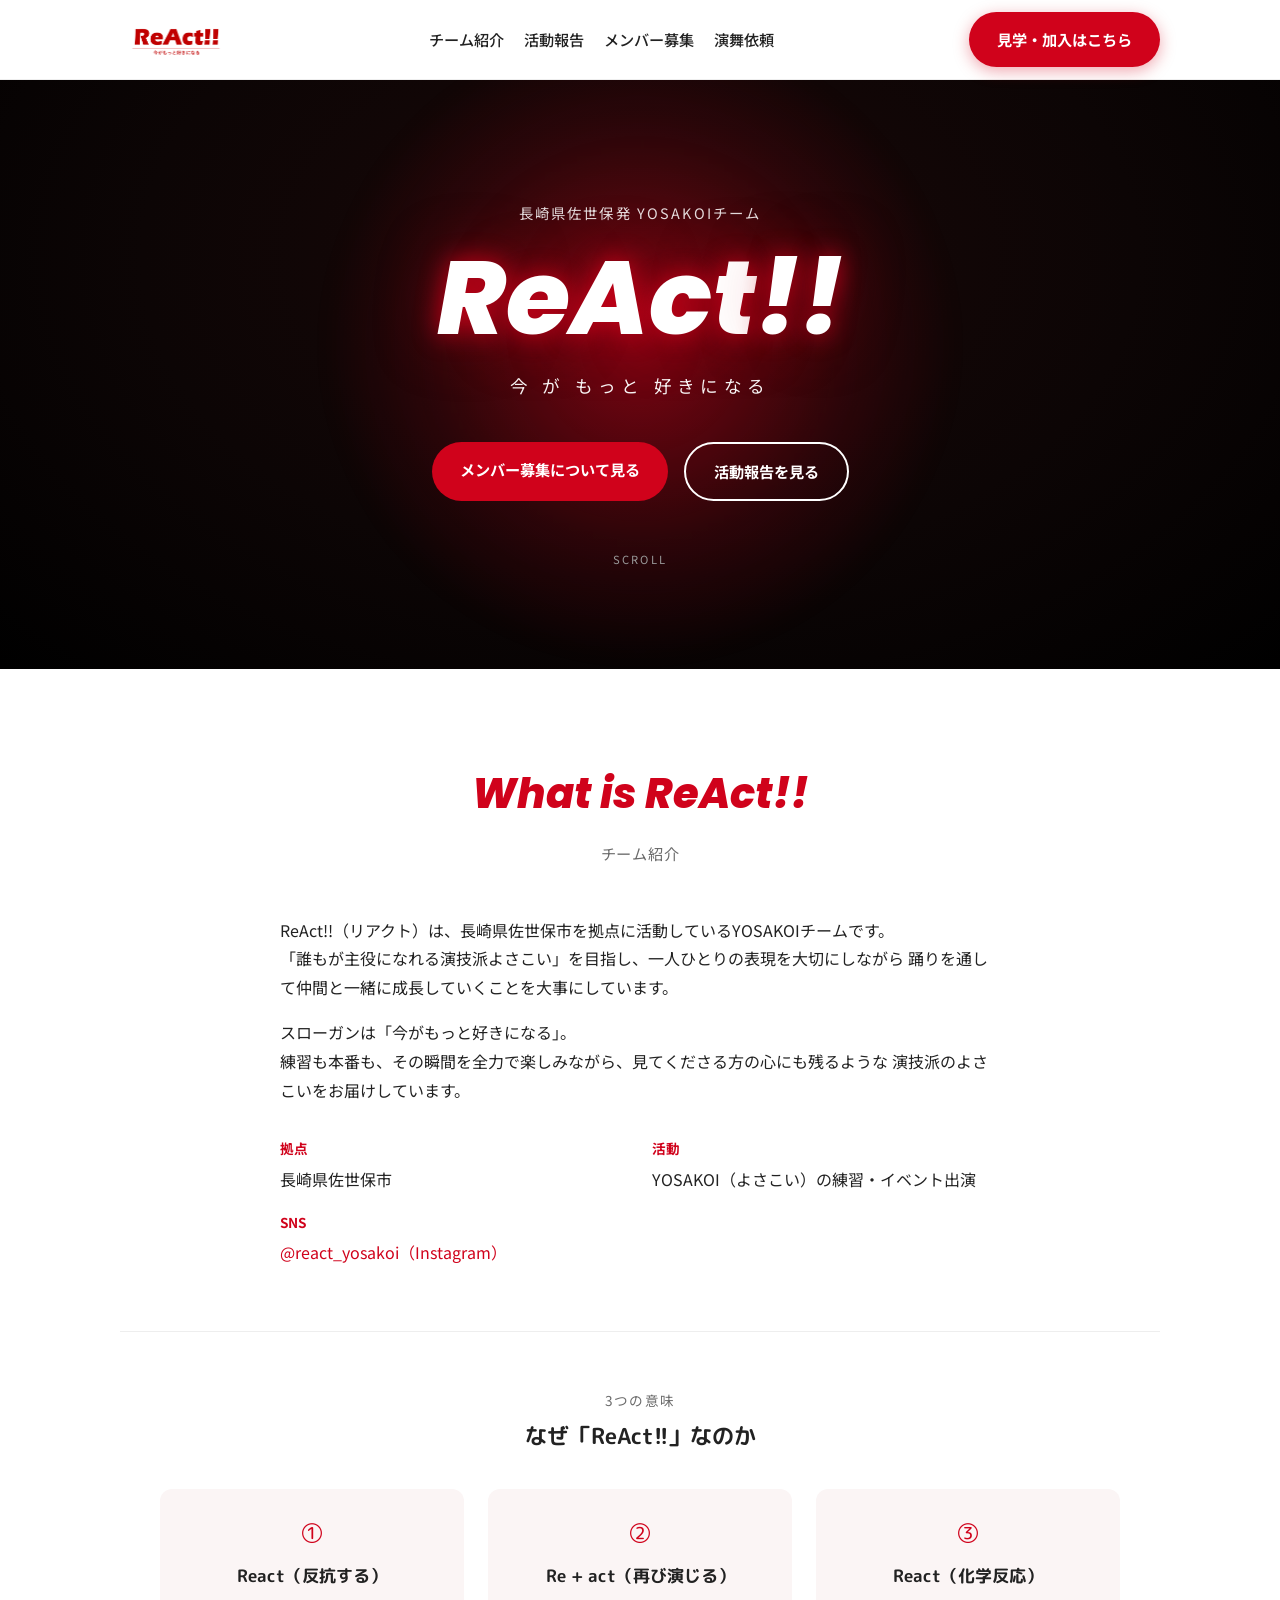
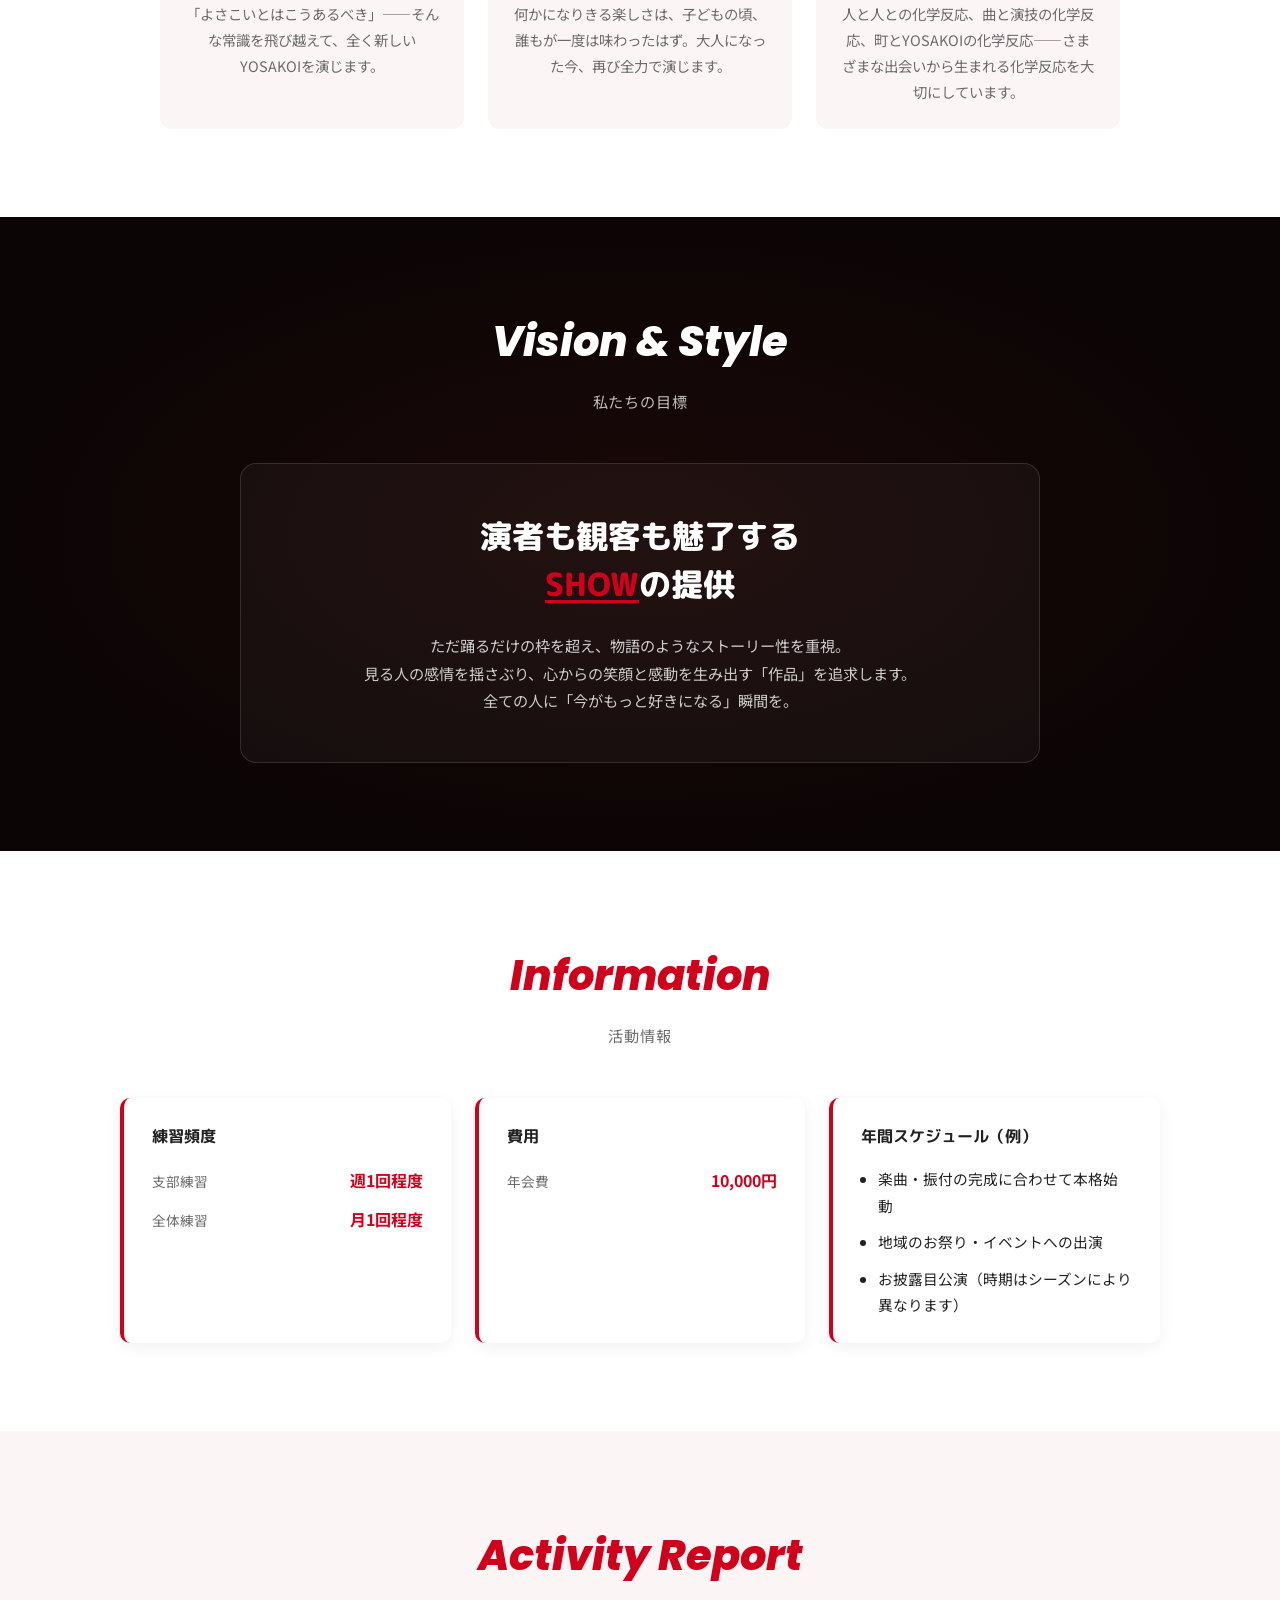
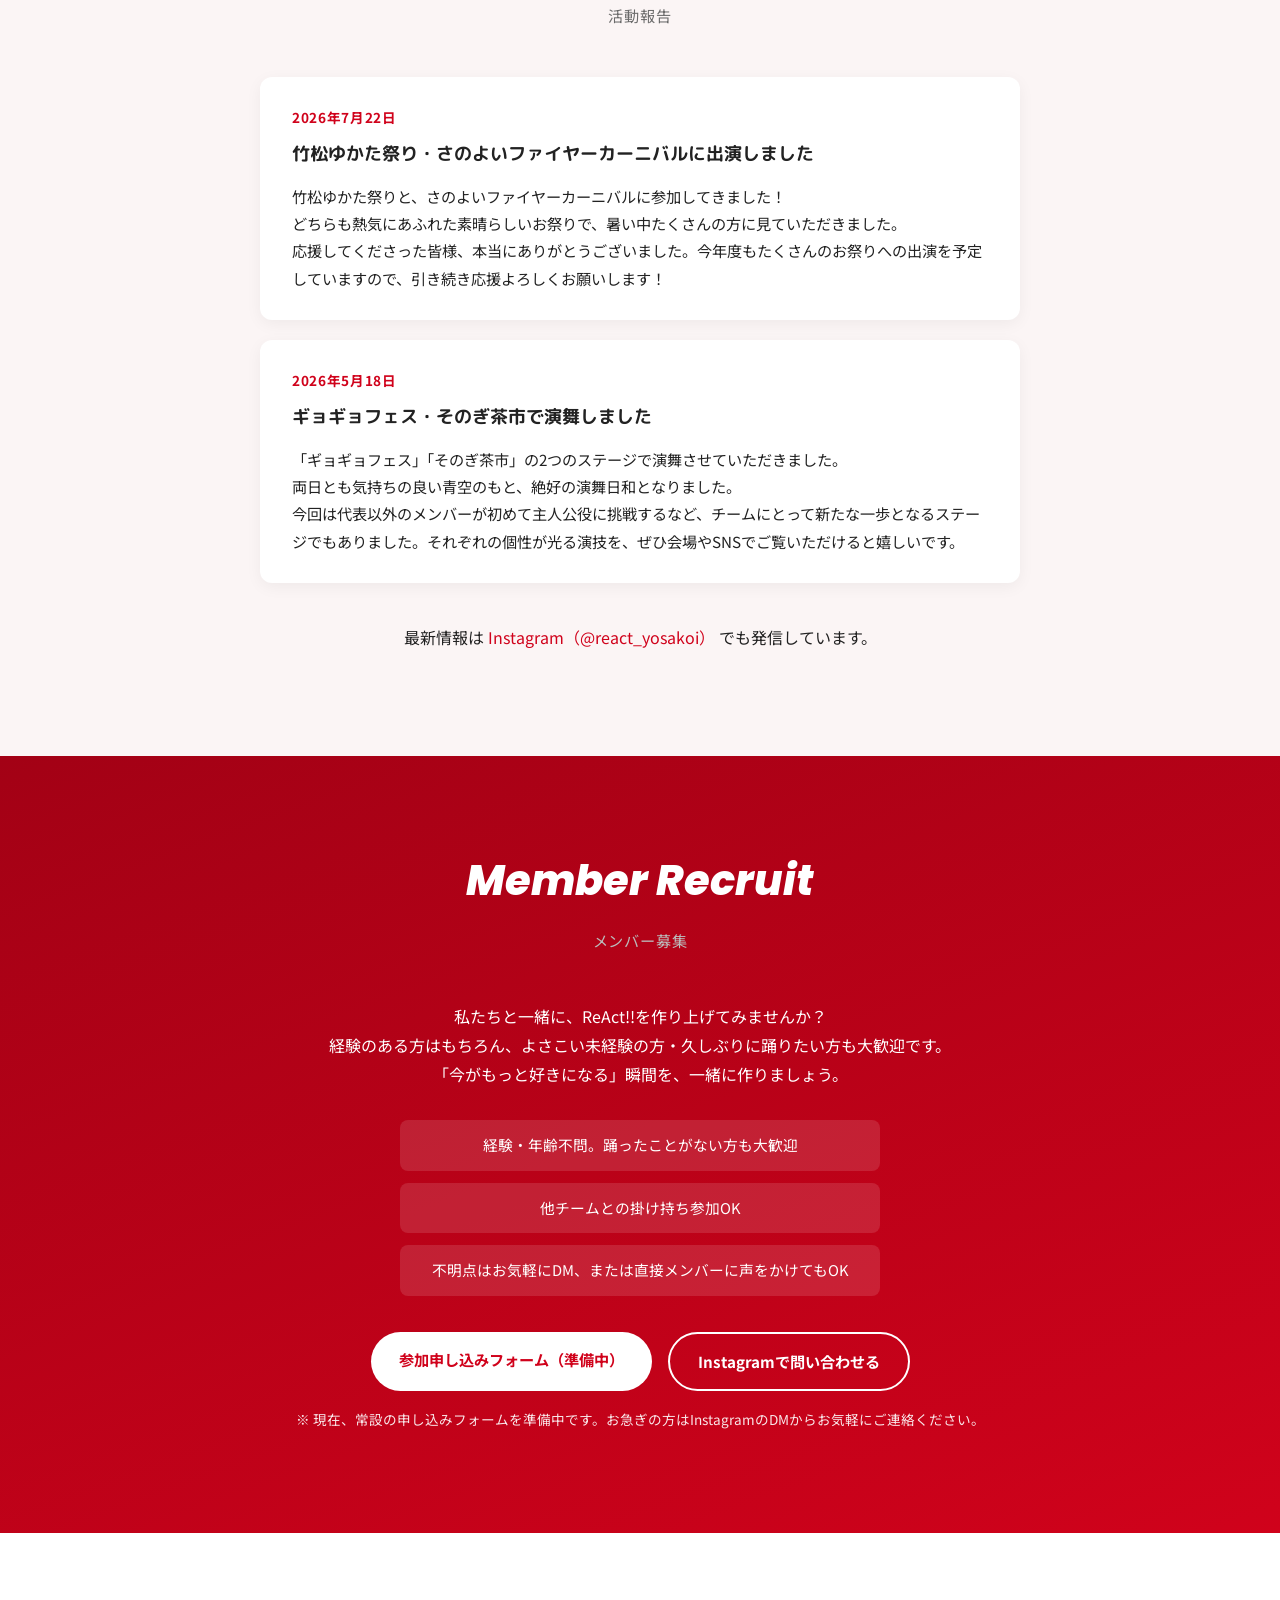
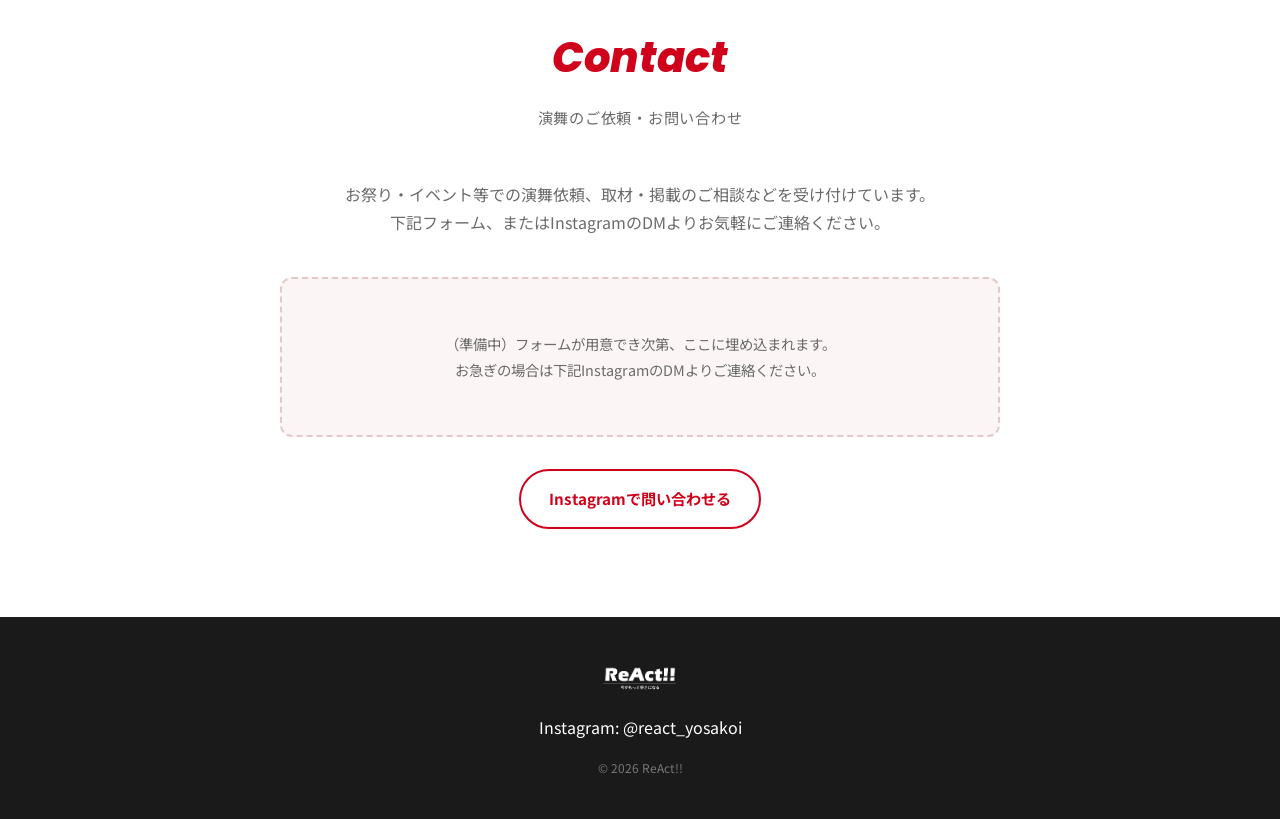
==== index.html @ 23bbaad6 "!!を白文字に修正、費用は年会費のみに、活動報告を実際の投稿内容に差し替え Co-Authored-By: Claude Sonnet 5 <noreply@anthropic.com>" ====
<!DOCTYPE html>
<html lang="ja">
<head>
<meta charset="UTF-8">
<meta name="viewport" content="width=device-width, initial-scale=1.0">
<title>ReAct!! ｜ 長崎・佐世保のよさこいチーム</title>
<meta name="description" content="長崎県佐世保発のYOSAKOIチーム「ReAct!!」の公式サイト。活動報告・メンバー募集・演舞依頼の窓口です。">

<!-- 見出し用フォント（読み込むだけなので編集不要） -->
<link rel="preconnect" href="https://fonts.googleapis.com">
<link rel="preconnect" href="https://fonts.gstatic.com" crossorigin>
<link href="https://fonts.googleapis.com/css2?family=M+PLUS+Rounded+1c:wght@700;800&family=Poppins:ital,wght@0,700;0,800;1,800&family=Noto+Sans+JP:wght@400;500;700&display=swap" rel="stylesheet">

<link rel="stylesheet" href="css/style.css">
</head>
<body>

<!-- ==================== ヘッダー ==================== -->
<header class="site-header">
  <div class="container header-inner">
    <a href="#top" class="logo-link">
      <img src="assets/logo/logo-red-on-white.png" alt="ReAct!! 今がもっと好きになる" class="logo-img">
    </a>
    <nav class="site-nav">
      <a href="#about">チーム紹介</a>
      <a href="#activities">活動報告</a>
      <a href="#join">メンバー募集</a>
      <a href="#contact">演舞依頼</a>
    </nav>
    <a href="#join" class="btn btn-pill">見学・加入はこちら</a>
  </div>
</header>

<!-- ==================== ヒーロー（ダーク演出） ==================== -->
<section id="top" class="hero hero-dark">
  <div class="hero-glow" aria-hidden="true"></div>
  <div class="container hero-inner">
    <p class="hero-eyebrow">長崎県佐世保発 YOSAKOIチーム</p>
    <h1 class="hero-logo-text">ReAct<span class="hero-logo-bang">!!</span></h1>
    <p class="hero-tagline">今 が もっと 好きになる</p>
    <div class="hero-buttons">
      <a href="#join" class="btn btn-primary">メンバー募集について見る</a>
      <a href="#activities" class="btn btn-outline">活動報告を見る</a>
    </div>
  </div>
  <p class="hero-scroll">SCROLL</p>
</section>

<!-- ==================== チーム紹介 ==================== -->
<section id="about" class="section">
  <div class="container">
    <div class="bi-heading">
      <p class="bi-heading-en">What is ReAct!!</p>
      <p class="bi-heading-ja">チーム紹介</p>
    </div>

    <div class="about-content">
      <p>
        ReAct!!（リアクト）は、長崎県佐世保市を拠点に活動しているYOSAKOIチームです。<br>
        「誰もが主役になれる演技派よさこい」を目指し、一人ひとりの表現を大切にしながら
        踊りを通して仲間と一緒に成長していくことを大事にしています。
      </p>
      <p>
        スローガンは「今がもっと好きになる」。<br>
        練習も本番も、その瞬間を全力で楽しみながら、見てくださる方の心にも残るような
        演技派のよさこいをお届けしています。
      </p>
      <dl class="about-facts">
        <div class="about-fact">
          <dt>拠点</dt>
          <dd>長崎県佐世保市</dd>
        </div>
        <div class="about-fact">
          <dt>活動</dt>
          <dd>YOSAKOI（よさこい）の練習・イベント出演</dd>
        </div>
        <div class="about-fact">
          <dt>SNS</dt>
          <dd><a href="https://www.instagram.com/react_yosakoi/" target="_blank" rel="noopener">@react_yosakoi（Instagram）</a></dd>
        </div>
      </dl>
    </div>

    <div class="why-name">
      <p class="why-name-eyebrow">3つの意味</p>
      <h3 class="why-name-title">なぜ「ReAct!!」なのか</h3>
      <div class="why-name-grid">
        <div class="why-name-item">
          <span class="why-name-number">①</span>
          <h4>React（反抗する）</h4>
          <p>「よさこいとはこうあるべき」——そんな常識を飛び越えて、全く新しいYOSAKOIを演じます。</p>
        </div>
        <div class="why-name-item">
          <span class="why-name-number">②</span>
          <h4>Re + act（再び演じる）</h4>
          <p>何かになりきる楽しさは、子どもの頃、誰もが一度は味わったはず。大人になった今、再び全力で演じます。</p>
        </div>
        <div class="why-name-item">
          <span class="why-name-number">③</span>
          <h4>React（化学反応）</h4>
          <p>人と人との化学反応、曲と演技の化学反応、町とYOSAKOIの化学反応——さまざまな出会いから生まれる化学反応を大切にしています。</p>
        </div>
      </div>
    </div>
  </div>
</section>

<!-- ==================== Vision（ダーク演出） ==================== -->
<section class="section section-dark">
  <div class="container">
    <div class="bi-heading bi-heading-light">
      <p class="bi-heading-en">Vision &amp; Style</p>
      <p class="bi-heading-ja">私たちの目標</p>
    </div>
    <div class="vision-card">
      <p class="vision-headline">演者も観客も魅了する<br><span class="vision-highlight">SHOW</span>の提供</p>
      <p class="vision-body">
        ただ踊るだけの枠を超え、物語のようなストーリー性を重視。<br>
        見る人の感情を揺さぶり、心からの笑顔と感動を生み出す「作品」を追求します。<br>
        全ての人に「今がもっと好きになる」瞬間を。
      </p>
    </div>
  </div>
</section>

<!-- ==================== 活動情報 ==================== -->
<section id="information" class="section">
  <div class="container">
    <div class="bi-heading">
      <p class="bi-heading-en">Information</p>
      <p class="bi-heading-ja">活動情報</p>
    </div>

    <div class="info-cards">
      <div class="info-card">
        <h4>練習頻度</h4>
        <ul class="info-card-list">
          <li><span class="info-tag">支部練習</span><span class="info-value">週1回程度</span></li>
          <li><span class="info-tag">全体練習</span><span class="info-value">月1回程度</span></li>
        </ul>
      </div>
      <div class="info-card">
        <h4>費用</h4>
        <ul class="info-card-list">
          <li><span class="info-tag">年会費</span><span class="info-value">10,000円</span></li>
        </ul>
      </div>
      <div class="info-card">
        <h4>年間スケジュール（例）</h4>
        <ul class="info-card-list info-card-list-text">
          <li>楽曲・振付の完成に合わせて本格始動</li>
          <li>地域のお祭り・イベントへの出演</li>
          <li>お披露目公演（時期はシーズンにより異なります）</li>
        </ul>
      </div>
    </div>
  </div>
</section>

<!-- ====================================================
     活動報告（ブログ形式）：新しい記事を追加する手順
     1. js/posts-data.js を開く
     2. ファイルの一番上にある書き方の例（コメント部分）を参考に、
        { date: "...", title: "...", body: "..." } の形でひとつ追加する
     3. 保存してアップロードすれば、自動でこのページに反映されます
        （詳しくは 更新マニュアル.md を見てください）
==================================================== -->
<section id="activities" class="section section-alt">
  <div class="container">
    <div class="bi-heading">
      <p class="bi-heading-en">Activity Report</p>
      <p class="bi-heading-ja">活動報告</p>
    </div>

    <div id="blog-list" class="blog-list">
      <!-- ここにjs/main.jsがjs/posts-data.jsの内容を自動で表示します -->
    </div>

    <p class="activity-more">
      最新情報は <a href="https://www.instagram.com/react_yosakoi/" target="_blank" rel="noopener">Instagram（@react_yosakoi）</a> でも発信しています。
    </p>
  </div>
</section>

<!-- ==================== メンバー募集 ==================== -->
<section id="join" class="section join-section">
  <div class="container">
    <div class="bi-heading bi-heading-light">
      <p class="bi-heading-en">Member Recruit</p>
      <p class="bi-heading-ja">メンバー募集</p>
    </div>
    <p class="join-lead">
      私たちと一緒に、ReAct!!を作り上げてみませんか？<br>
      経験のある方はもちろん、よさこい未経験の方・久しぶりに踊りたい方も大歓迎です。<br>
      「今がもっと好きになる」瞬間を、一緒に作りましょう。
    </p>

    <ul class="join-highlights">
      <li>経験・年齢不問。踊ったことがない方も大歓迎</li>
      <li>他チームとの掛け持ち参加OK</li>
      <li>不明点はお気軽にDM、または直接メンバーに声をかけてもOK</li>
    </ul>

    <!-- ★申込みフォームができたら、下のボタンのhref="#"を、フォームのURLに差し替えてください -->
    <div class="join-buttons">
      <a href="#" class="btn btn-light" id="join-form-link">参加申し込みフォーム（準備中）</a>
      <a href="https://www.instagram.com/react_yosakoi/" target="_blank" rel="noopener" class="btn btn-outline-light">Instagramで問い合わせる</a>
    </div>
    <p class="join-note">※ 現在、常設の申し込みフォームを準備中です。お急ぎの方はInstagramのDMからお気軽にご連絡ください。</p>
  </div>
</section>

<!-- ====================================================
     演舞依頼・お問い合わせ：フォームの設定方法
     1. Googleフォームで依頼受付用のフォームを作成する
     2. フォームの「送信」→「埋め込み」アイコンから埋め込み用のHTMLコードを取得する
     3. この下にある「ここにGoogleフォームの埋め込みiframeを貼り付け」という
        目印のコメントを、取得したiframeタグに置き換える（詳しくは 更新マニュアル.md 参照）
==================================================== -->
<section id="contact" class="section">
  <div class="container">
    <div class="bi-heading">
      <p class="bi-heading-en">Contact</p>
      <p class="bi-heading-ja">演舞のご依頼・お問い合わせ</p>
    </div>
    <p class="contact-lead">
      お祭り・イベント等での演舞依頼、取材・掲載のご相談などを受け付けています。<br>
      下記フォーム、またはInstagramのDMよりお気軽にご連絡ください。
    </p>

    <div class="contact-form-wrap">
      <!-- ここにGoogleフォームの埋め込みiframeを貼り付け -->
      <p class="contact-form-placeholder">
        （準備中）フォームが用意でき次第、ここに埋め込まれます。<br>
        お急ぎの場合は下記InstagramのDMよりご連絡ください。
      </p>
    </div>

    <div class="contact-buttons">
      <a href="https://www.instagram.com/react_yosakoi/" target="_blank" rel="noopener" class="btn btn-outline-dark">Instagramで問い合わせる</a>
    </div>
  </div>
</section>

<!-- ==================== フッター ==================== -->
<footer class="site-footer">
  <div class="container footer-inner">
    <img src="assets/logo/logo-white-transparent.png" alt="ReAct!! 今がもっと好きになる" class="footer-logo-img">
    <a href="https://www.instagram.com/react_yosakoi/" target="_blank" rel="noopener" class="footer-instagram">Instagram: @react_yosakoi</a>
    <p class="footer-copyright">&copy; <span id="year"></span> ReAct!!</p>
  </div>
</footer>

<script src="js/posts-data.js"></script>
<script src="js/main.js"></script>
</body>
</html>
---- css/style.css ----
/* =========================================================
   ReAct!! 公式サイト スタイルシート
   このファイルは見た目（色・余白・フォント等）を決めています。
   文章の変更は index.html を編集してください。
   ========================================================= */

:root {
  --color-primary: #d0021b;      /* チームカラー（赤） */
  --color-primary-dark: #a30115;
  --color-text: #222222;
  --color-text-light: #6b6b6b;
  --color-bg: #ffffff;
  --color-bg-alt: #fbf5f5;
  --color-bg-dark: #0c0505;      /* ダーク演出セクション用 */
  --color-bg-dark-2: #1a0808;
  --font-heading: "M PLUS Rounded 1c", "Noto Sans JP", sans-serif;
  --font-display: "Poppins", "M PLUS Rounded 1c", sans-serif; /* 英字の大見出し用 */
  --font-body: "Noto Sans JP", "Hiragino Kaku Gothic ProN", "Meiryo", sans-serif;
  --max-width: 1080px;
}

* { box-sizing: border-box; }

html { scroll-behavior: smooth; }

body {
  margin: 0;
  font-family: var(--font-body);
  color: var(--color-text);
  background: var(--color-bg);
  line-height: 1.8;
}

img { max-width: 100%; display: block; }

a {
  color: var(--color-primary);
  text-decoration: none;
}
a:hover { text-decoration: underline; }

.container {
  max-width: var(--max-width);
  margin: 0 auto;
  padding: 0 20px;
}

/* ---------- ヘッダー ---------- */
.site-header {
  position: sticky;
  top: 0;
  background: #ffffffee;
  backdrop-filter: blur(6px);
  border-bottom: 1px solid #eee;
  z-index: 100;
}

.header-inner {
  display: flex;
  align-items: center;
  justify-content: space-between;
  padding-top: 12px;
  padding-bottom: 12px;
  flex-wrap: wrap;
  gap: 16px;
}

.logo-link { display: inline-block; }

.logo-img {
  height: 48px;
  width: auto;
  display: block;
}

.site-nav {
  display: flex;
  gap: 20px;
  flex-wrap: wrap;
  flex: 1;
  justify-content: center;
}

.site-nav a {
  color: var(--color-text);
  font-weight: 500;
  font-size: 0.95rem;
}

.site-nav a:hover { color: var(--color-primary); text-decoration: none; }

.btn-pill {
  background: var(--color-primary);
  color: #fff;
  padding: 12px 24px;
  border-radius: 999px;
  font-weight: 700;
  font-size: 0.9rem;
  box-shadow: 0 4px 16px rgba(208, 2, 27, 0.35);
  white-space: nowrap;
}
.btn-pill:hover { text-decoration: none; opacity: 0.9; }

/* ---------- ヒーロー（ダーク演出） ---------- */
.hero-dark {
  position: relative;
  background: radial-gradient(ellipse at center 30%, var(--color-bg-dark-2) 0%, var(--color-bg-dark) 55%, #000 100%);
  color: #fff;
  padding: 120px 0 100px;
  text-align: center;
  overflow: hidden;
}

.hero-glow {
  position: absolute;
  top: 45%;
  left: 50%;
  transform: translate(-50%, -50%);
  width: 640px;
  height: 640px;
  max-width: 140vw;
  max-height: 140vw;
  background: radial-gradient(circle, rgba(208, 2, 27, 0.55) 0%, rgba(208, 2, 27, 0.15) 45%, transparent 70%);
  filter: blur(10px);
  pointer-events: none;
}

.hero-inner {
  position: relative;
  z-index: 1;
}

.hero-eyebrow {
  font-size: 0.9rem;
  letter-spacing: 0.15em;
  opacity: 0.85;
  margin: 0 0 20px;
}

.hero-logo-text {
  font-family: var(--font-display);
  font-style: italic;
  font-weight: 800;
  font-size: clamp(3rem, 12vw, 6.5rem);
  margin: 0 0 20px;
  line-height: 1;
  color: #fff;
  text-shadow: 0 0 24px rgba(208, 2, 27, 0.9), 0 0 60px rgba(208, 2, 27, 0.5);
}

.hero-logo-bang { color: #fff; }

.hero-tagline {
  font-size: 1.1rem;
  letter-spacing: 0.3em;
  margin: 0 0 40px;
  opacity: 0.95;
}

.hero-buttons {
  display: flex;
  gap: 16px;
  justify-content: center;
  flex-wrap: wrap;
}

.hero-scroll {
  position: relative;
  z-index: 1;
  text-align: center;
  font-size: 0.7rem;
  letter-spacing: 0.2em;
  color: #999;
  margin: 48px 0 0;
}

.btn {
  display: inline-block;
  padding: 14px 28px;
  border-radius: 999px;
  font-weight: 700;
  font-size: 0.95rem;
  transition: transform 0.15s ease, opacity 0.15s ease;
}
.btn:hover { transform: translateY(-2px); text-decoration: none; }

.btn-primary {
  background: var(--color-primary);
  color: #fff;
}

.btn-outline {
  border: 2px solid #fff;
  color: #fff;
}

.btn-light {
  background: #fff;
  color: var(--color-primary);
}

.btn-outline-light {
  border: 2px solid #fff;
  color: #fff;
}

.btn-outline-dark {
  border: 2px solid var(--color-primary);
  color: var(--color-primary);
}

/* ---------- セクション共通 ---------- */
.section {
  padding: 88px 0;
}

.section-alt {
  background: var(--color-bg-alt);
}

.section-dark {
  background: radial-gradient(ellipse at center, var(--color-bg-dark-2) 0%, var(--color-bg-dark) 70%);
  color: #fff;
}

/* 英字＋日本語の2段見出し */
.bi-heading {
  text-align: center;
  margin: 0 0 48px;
}

.bi-heading-en {
  font-family: var(--font-display);
  font-style: italic;
  font-weight: 800;
  font-size: clamp(1.8rem, 5vw, 2.6rem);
  color: var(--color-primary);
  margin: 0 0 8px;
}

.bi-heading-ja {
  font-size: 0.95rem;
  color: var(--color-text-light);
  letter-spacing: 0.05em;
  margin: 0;
}

.bi-heading-light .bi-heading-en { color: #fff; }
.bi-heading-light .bi-heading-ja { color: #bbb; }

.section-lead {
  text-align: center;
  color: var(--color-text-light);
  margin: 0 0 40px;
}

/* ---------- チーム紹介 ---------- */
.about-content {
  max-width: 720px;
  margin: 0 auto;
}

.about-facts {
  margin-top: 32px;
  display: grid;
  grid-template-columns: 1fr 1fr;
  gap: 16px 24px;
}

.about-fact dt {
  font-weight: 700;
  color: var(--color-primary);
  font-size: 0.85rem;
  margin-bottom: 4px;
}

.about-fact dd {
  margin: 0;
}

/* ---------- なぜReAct!!なのか ---------- */
.why-name {
  margin-top: 64px;
  padding-top: 56px;
  border-top: 1px solid #eee;
}

.why-name-eyebrow {
  text-align: center;
  font-size: 0.85rem;
  color: var(--color-text-light);
  letter-spacing: 0.1em;
  margin: 0 0 4px;
}

.why-name-title {
  font-family: var(--font-heading);
  font-size: 1.4rem;
  color: var(--color-text);
  text-align: center;
  margin: 0 0 32px;
}

.why-name-grid {
  display: grid;
  grid-template-columns: repeat(auto-fit, minmax(240px, 1fr));
  gap: 24px;
  max-width: 960px;
  margin: 0 auto;
}

.why-name-item {
  background: var(--color-bg-alt);
  border-radius: 12px;
  padding: 24px;
  text-align: center;
}

.why-name-number {
  display: inline-block;
  font-family: var(--font-heading);
  font-size: 1.4rem;
  color: var(--color-primary);
  margin-bottom: 8px;
}

.why-name-item h4 {
  font-family: var(--font-heading);
  margin: 0 0 10px;
  font-size: 1.05rem;
}

.why-name-item p {
  margin: 0;
  font-size: 0.9rem;
  color: var(--color-text-light);
}

/* ---------- Vision ---------- */
.vision-card {
  max-width: 800px;
  margin: 0 auto;
  background: rgba(255, 255, 255, 0.04);
  border: 1px solid rgba(255, 255, 255, 0.12);
  border-radius: 16px;
  padding: 48px 40px;
  text-align: center;
}

.vision-headline {
  font-family: var(--font-heading);
  font-size: clamp(1.4rem, 4vw, 2rem);
  font-weight: 800;
  margin: 0 0 24px;
  line-height: 1.5;
}

.vision-highlight {
  color: var(--color-primary);
  text-decoration: underline;
  text-decoration-thickness: 3px;
  text-underline-offset: 4px;
}

.vision-body {
  color: #ccc;
  margin: 0;
  font-size: 0.95rem;
}

/* ---------- Information（活動情報カード） ---------- */
.info-cards {
  display: grid;
  grid-template-columns: repeat(auto-fit, minmax(260px, 1fr));
  gap: 24px;
}

.info-card {
  background: #fff;
  border-left: 4px solid var(--color-primary);
  border-radius: 10px;
  box-shadow: 0 4px 16px rgba(0, 0, 0, 0.06);
  padding: 24px 28px;
}

.info-card h4 {
  margin: 0 0 16px;
  font-family: var(--font-heading);
  color: var(--color-text);
}

.info-card-list {
  list-style: none;
  padding: 0;
  margin: 0;
  display: flex;
  flex-direction: column;
  gap: 10px;
}

.info-card-list li {
  display: flex;
  align-items: baseline;
  justify-content: space-between;
  gap: 12px;
}

.info-tag {
  color: var(--color-text-light);
  font-size: 0.85rem;
}

.info-value {
  font-weight: 700;
  color: var(--color-primary);
}

.info-card-list-text li {
  display: list-item;
  list-style: disc;
  margin-left: 1.1em;
  justify-content: flex-start;
  color: var(--color-text);
  font-size: 0.92rem;
}

.info-card-note {
  margin: 14px 0 0;
  font-size: 0.75rem;
  color: var(--color-text-light);
}

/* ---------- 活動報告（ブログ） ---------- */
.blog-list {
  display: grid;
  gap: 20px;
  max-width: 760px;
  margin: 0 auto;
}

.blog-post {
  background: #fff;
  border-radius: 12px;
  padding: 28px 32px;
  box-shadow: 0 4px 16px rgba(0, 0, 0, 0.05);
}

.blog-post-date {
  color: var(--color-primary);
  font-weight: 700;
  font-size: 0.85rem;
  margin: 0 0 8px;
  letter-spacing: 0.05em;
}

.blog-post-title {
  font-family: var(--font-heading);
  margin: 0 0 12px;
  font-size: 1.15rem;
}

.blog-post-body {
  margin: 0;
  color: var(--color-text);
  font-size: 0.95rem;
}

.blog-empty {
  text-align: center;
  color: var(--color-text-light);
}

.activity-more {
  text-align: center;
  margin-top: 40px;
}

/* ---------- メンバー募集 ---------- */
.join-section {
  background: linear-gradient(160deg, var(--color-primary-dark) 0%, var(--color-primary) 100%);
  color: #fff;
  text-align: center;
}

.join-lead {
  max-width: 640px;
  margin: 0 auto 32px;
}

.join-highlights {
  list-style: none;
  padding: 0;
  margin: 0 auto 36px;
  max-width: 480px;
  display: flex;
  flex-direction: column;
  gap: 12px;
}

.join-highlights li {
  background: rgba(255, 255, 255, 0.12);
  border-radius: 8px;
  padding: 12px 20px;
  font-size: 0.92rem;
}

.join-buttons {
  display: flex;
  gap: 16px;
  justify-content: center;
  flex-wrap: wrap;
  margin-bottom: 16px;
}

.join-note {
  font-size: 0.85rem;
  opacity: 0.9;
}

/* ---------- 演舞依頼・お問い合わせ ---------- */
.contact-lead {
  text-align: center;
  max-width: 640px;
  margin: 0 auto 40px;
  color: var(--color-text-light);
}

.contact-form-wrap {
  max-width: 720px;
  margin: 0 auto 32px;
  background: var(--color-bg-alt);
  border: 2px dashed #e3c9cc;
  border-radius: 12px;
  min-height: 160px;
  display: flex;
  align-items: center;
  justify-content: center;
  padding: 32px;
  text-align: center;
}

.contact-form-wrap iframe {
  width: 100%;
  min-height: 900px;
  border: none;
  border-radius: 8px;
}

.contact-form-placeholder {
  color: var(--color-text-light);
  margin: 0;
  font-size: 0.9rem;
}

.contact-buttons {
  text-align: center;
}

/* ---------- フッター ---------- */
.site-footer {
  background: #1a1a1a;
  color: #ccc;
  padding: 40px 0;
  text-align: center;
}

.footer-logo-img {
  height: 40px;
  width: auto;
  margin: 0 auto 16px;
}

.footer-instagram {
  display: inline-block;
  color: #fff;
  margin-bottom: 16px;
}

.footer-copyright {
  font-size: 0.75rem;
  color: #777;
  margin: 0;
}

/* ---------- レスポンシブ（スマホ） ---------- */
@media (max-width: 600px) {
  .header-inner { justify-content: center; text-align: center; }
  .site-nav { justify-content: center; order: 3; flex-basis: 100%; }
  .btn-pill { order: 2; }
  .about-facts { grid-template-columns: 1fr; }
  .hero-dark { padding: 88px 0 64px; }
  .section { padding: 64px 0; }
  .vision-card { padding: 32px 24px; }
}
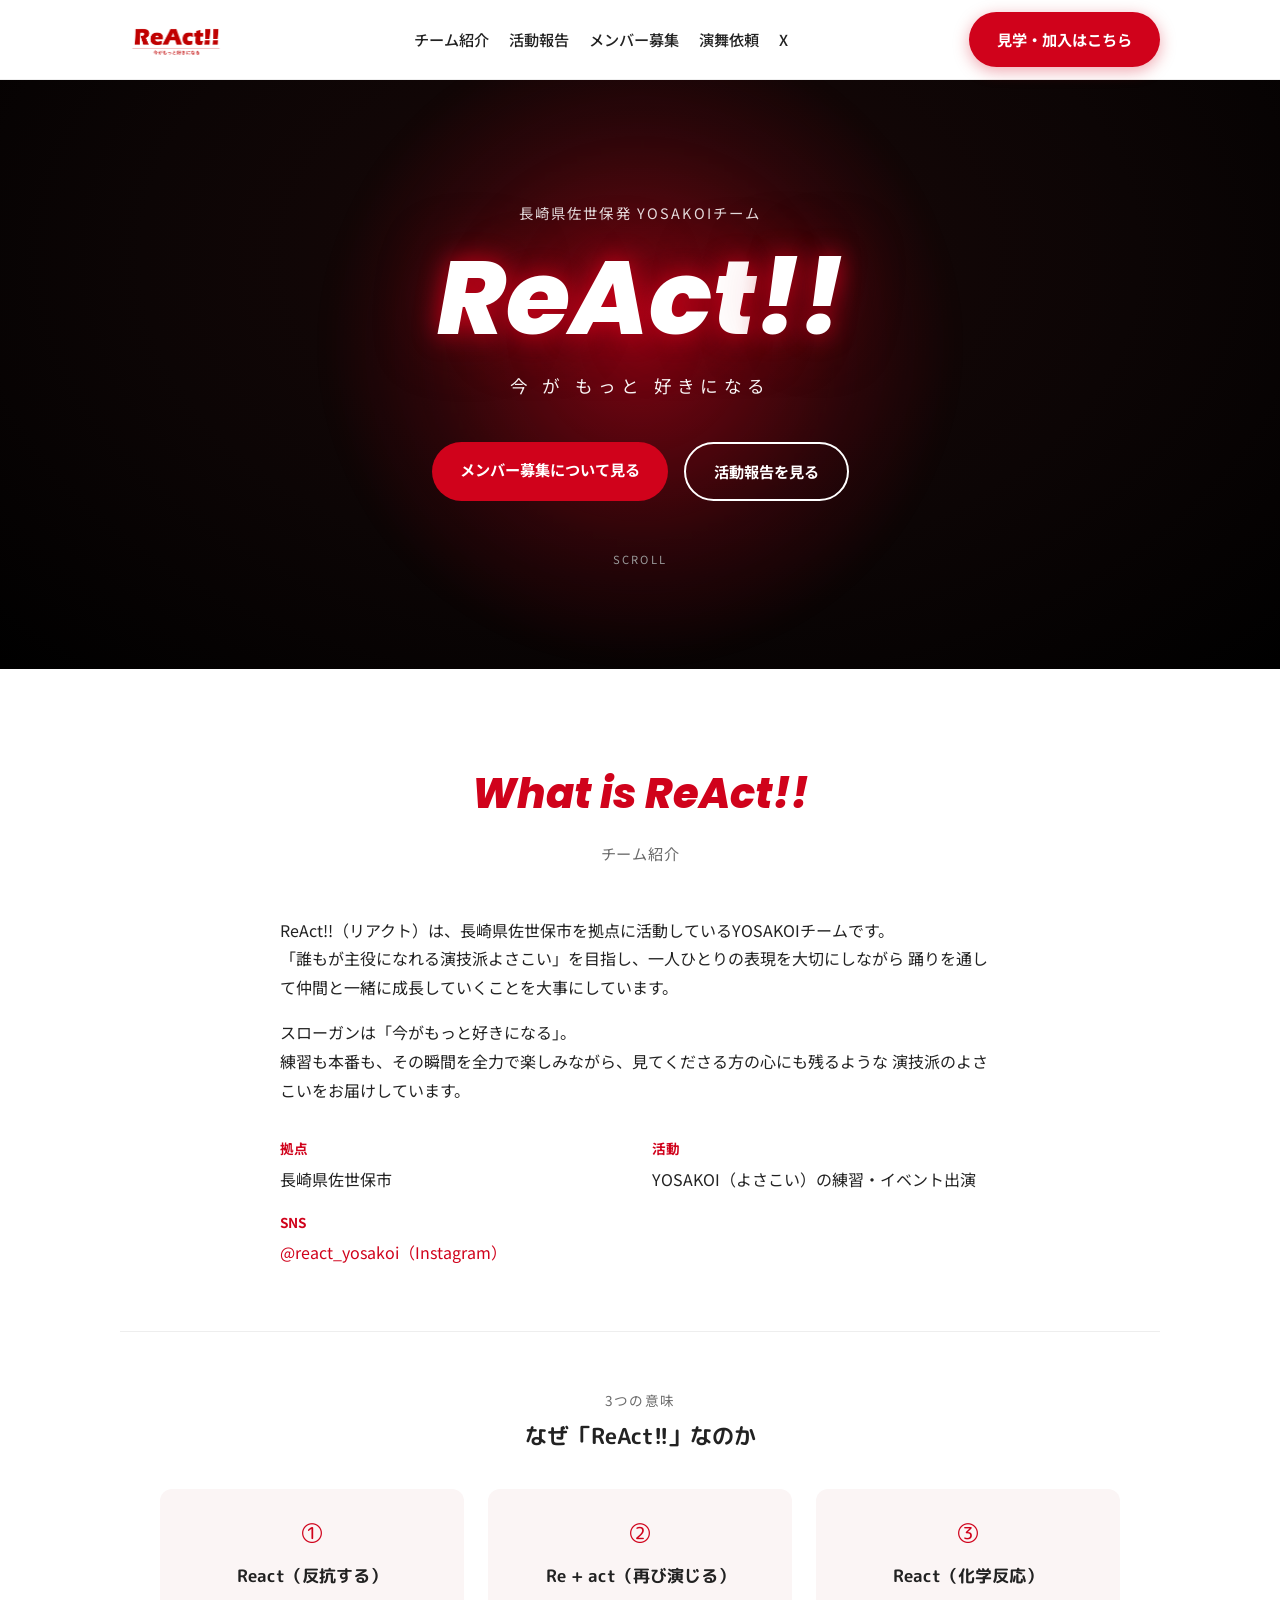
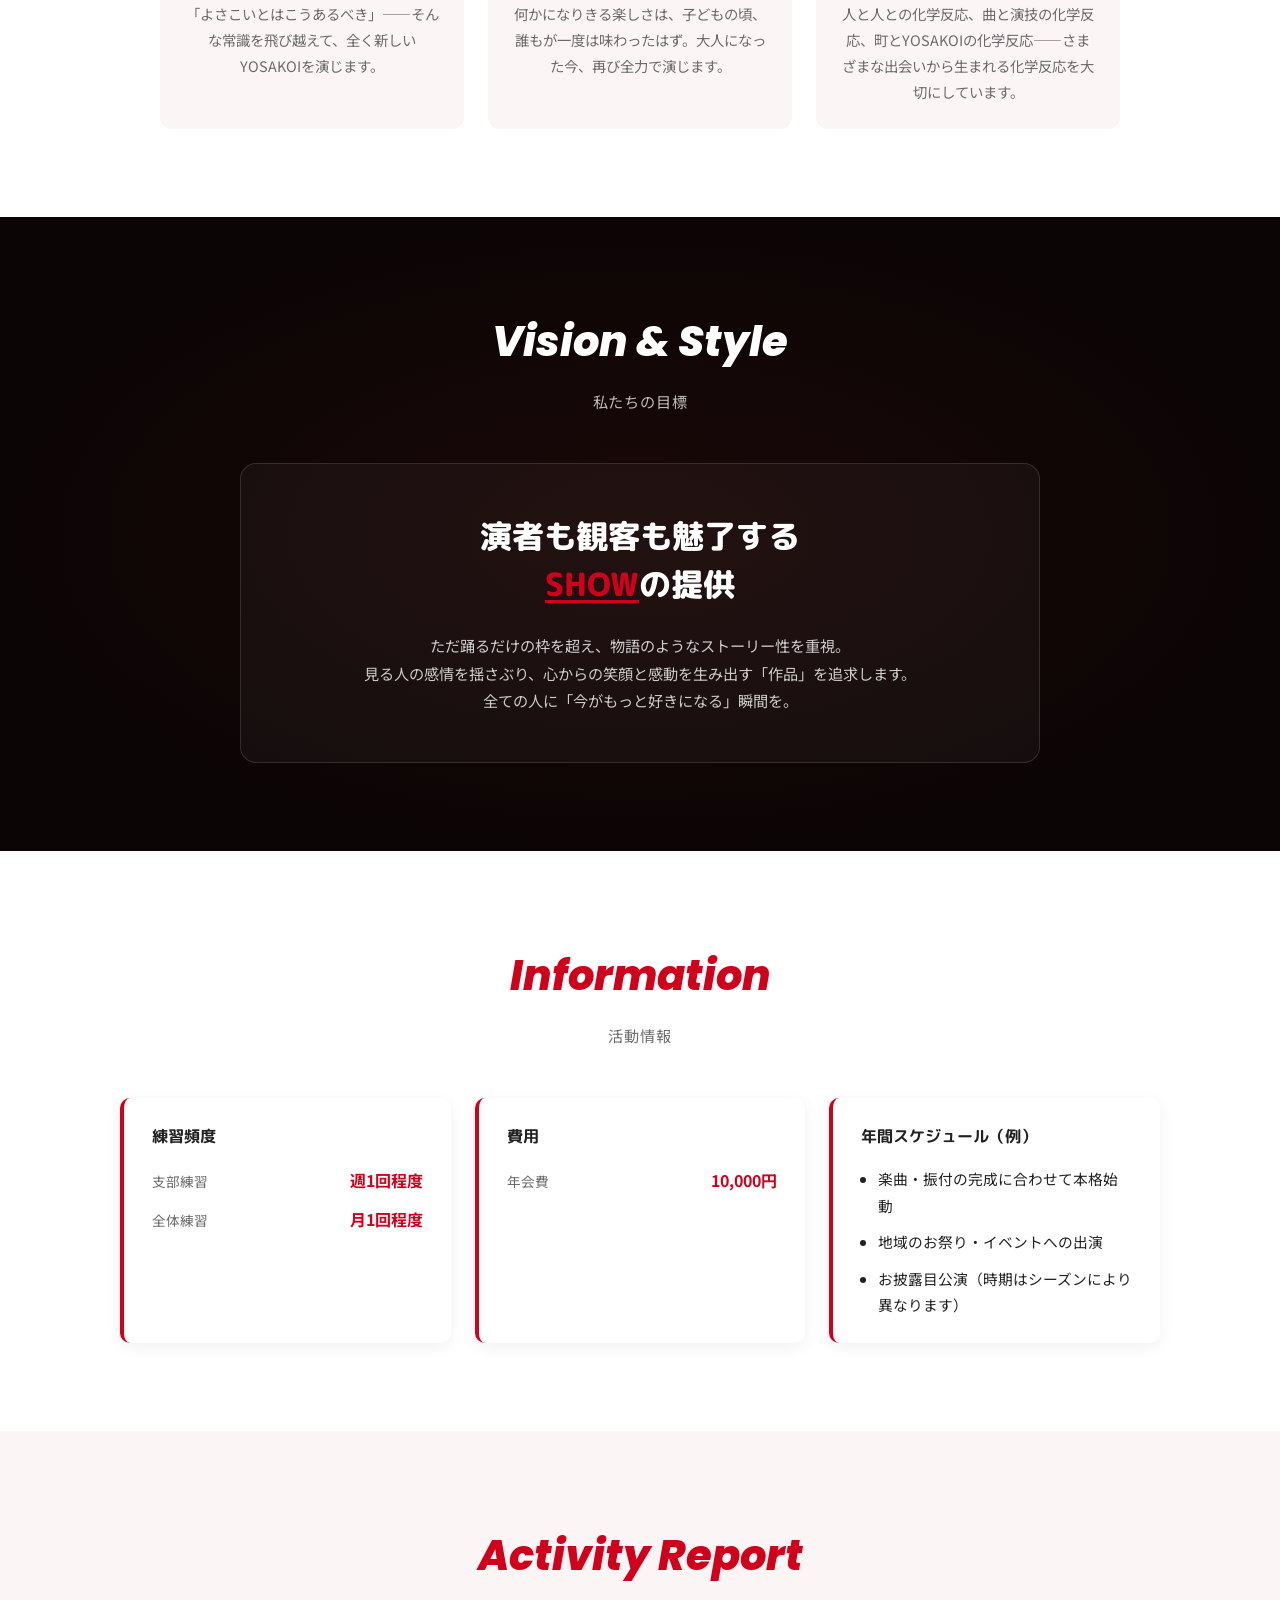
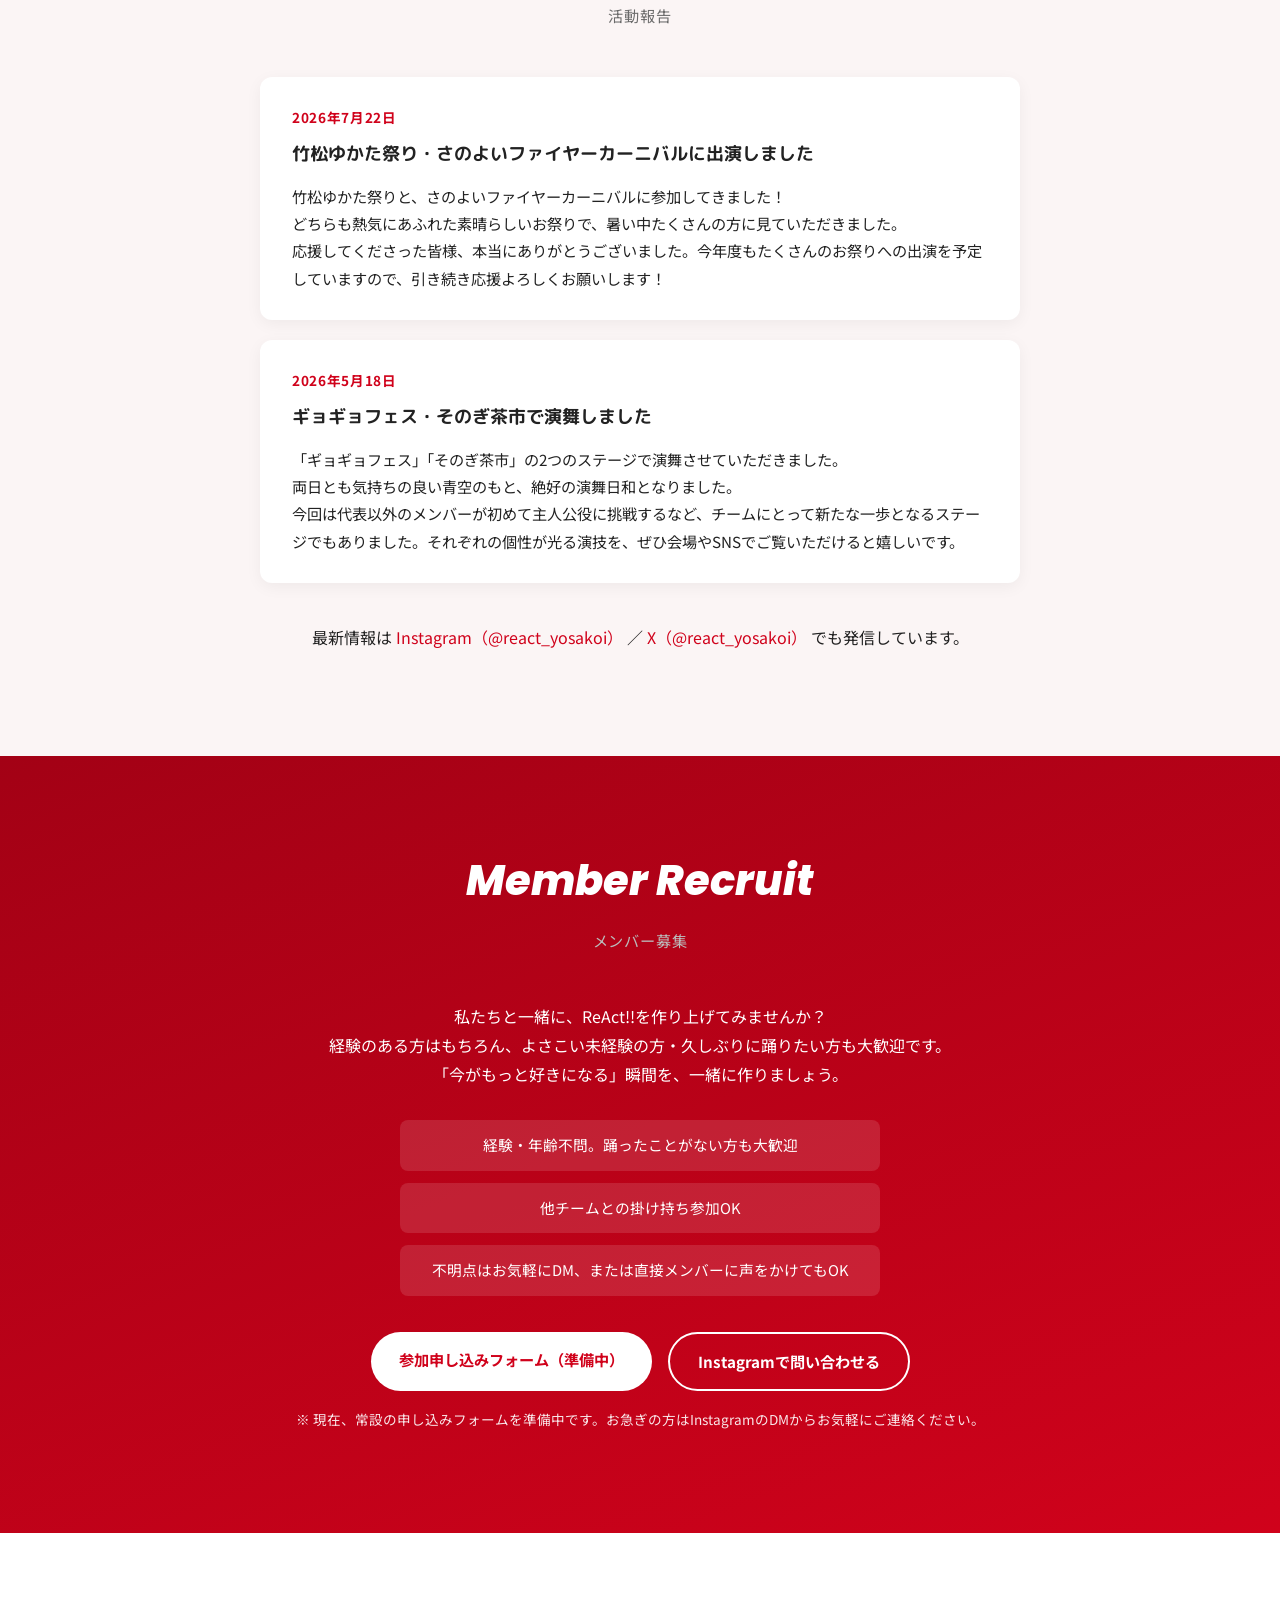
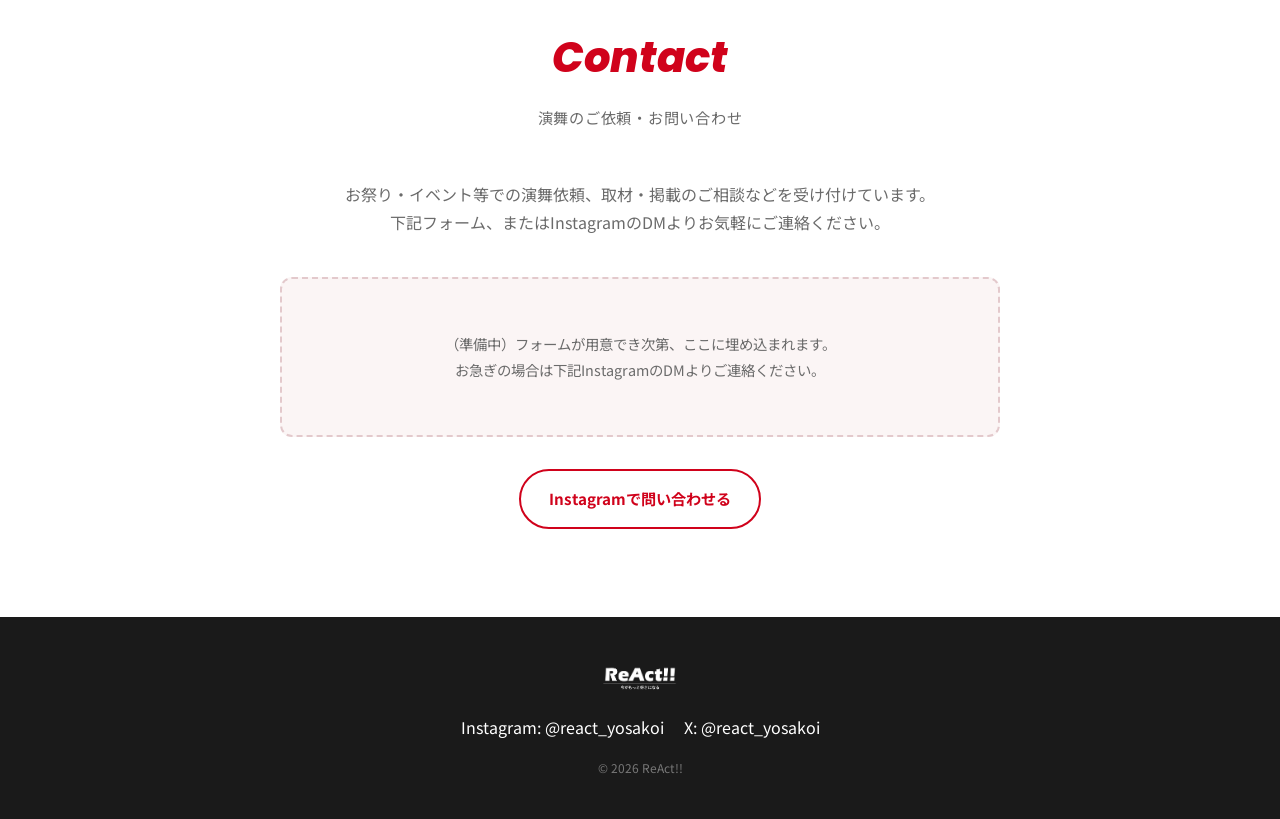
==== commit b8616d78: "Xのリンクを追加、活動報告を直近3件表示＋一覧ページ（年フィルター・キーワード検索）に対応 Co-Authored-By: Claude Sonnet 5 <noreply@anthropic.com" ====
--- a/index.html
+++ b/index.html
@@ -26,6 +26,7 @@
       <a href="#activities">活動報告</a>
       <a href="#join">メンバー募集</a>
       <a href="#contact">演舞依頼</a>
+      <a href="https://x.com/react_yosakoi" target="_blank" rel="noopener">X</a>
     </nav>
     <a href="#join" class="btn btn-pill">見学・加入はこちら</a>
   </div>
@@ -173,11 +174,16 @@
     </div>
 
     <div id="blog-list" class="blog-list">
-      <!-- ここにjs/main.jsがjs/posts-data.jsの内容を自動で表示します -->
-    </div>
+      <!-- ここにjs/main.jsがjs/posts-data.jsの内容（直近数件）を自動で表示します -->
+    </div>
+
+    <p class="activity-more" id="blog-more-link-wrap" hidden>
+      <a href="activities.html" class="btn btn-outline-dark">活動報告の一覧を見る（Read more）</a>
+    </p>
 
     <p class="activity-more">
-      最新情報は <a href="https://www.instagram.com/react_yosakoi/" target="_blank" rel="noopener">Instagram（@react_yosakoi）</a> でも発信しています。
+      最新情報は <a href="https://www.instagram.com/react_yosakoi/" target="_blank" rel="noopener">Instagram（@react_yosakoi）</a>
+      ／ <a href="https://x.com/react_yosakoi" target="_blank" rel="noopener">X（@react_yosakoi）</a> でも発信しています。
     </p>
   </div>
 </section>
@@ -246,7 +252,10 @@
 <footer class="site-footer">
   <div class="container footer-inner">
     <img src="assets/logo/logo-white-transparent.png" alt="ReAct!! 今がもっと好きになる" class="footer-logo-img">
-    <a href="https://www.instagram.com/react_yosakoi/" target="_blank" rel="noopener" class="footer-instagram">Instagram: @react_yosakoi</a>
+    <div class="footer-social">
+      <a href="https://www.instagram.com/react_yosakoi/" target="_blank" rel="noopener" class="footer-instagram">Instagram: @react_yosakoi</a>
+      <a href="https://x.com/react_yosakoi" target="_blank" rel="noopener" class="footer-instagram">X: @react_yosakoi</a>
+    </div>
     <p class="footer-copyright">&copy; <span id="year"></span> ReAct!!</p>
   </div>
 </footer>
--- a/css/style.css
+++ b/css/style.css
@@ -470,6 +470,69 @@
   color: var(--color-text-light);
 }
 
+/* ---------- 活動報告 一覧ページ（フィルター・検索） ---------- */
+.archive-toolbar {
+  max-width: 760px;
+  margin: 0 auto 40px;
+  display: flex;
+  flex-direction: column;
+  gap: 20px;
+}
+
+.year-filter {
+  display: flex;
+  flex-wrap: wrap;
+  gap: 8px;
+  justify-content: center;
+}
+
+.year-filter-btn {
+  border: 1px solid #ddd;
+  background: #fff;
+  color: var(--color-text);
+  border-radius: 999px;
+  padding: 8px 18px;
+  font-size: 0.85rem;
+  font-weight: 600;
+  cursor: pointer;
+  transition: background 0.15s ease, color 0.15s ease, border-color 0.15s ease;
+}
+
+.year-filter-btn:hover {
+  border-color: var(--color-primary);
+}
+
+.year-filter-btn.is-active {
+  background: var(--color-primary);
+  border-color: var(--color-primary);
+  color: #fff;
+}
+
+.keyword-search-wrap {
+  max-width: 400px;
+  margin: 0 auto;
+  width: 100%;
+}
+
+.keyword-search-input {
+  width: 100%;
+  padding: 12px 18px;
+  border-radius: 999px;
+  border: 1px solid #ddd;
+  font-size: 0.9rem;
+  font-family: var(--font-body);
+}
+
+.keyword-search-input:focus {
+  outline: none;
+  border-color: var(--color-primary);
+}
+
+.archive-back-link {
+  text-align: center;
+  margin-top: 48px;
+}
+
 .activity-more {
   text-align: center;
   margin-top: 40px;
@@ -570,10 +633,18 @@
   margin: 0 auto 16px;
 }
 
+.footer-social {
+  display: flex;
+  gap: 20px;
+  justify-content: center;
+  flex-wrap: wrap;
+  margin-bottom: 16px;
+}
+
 .footer-instagram {
   display: inline-block;
   color: #fff;
-  margin-bottom: 16px;
+  margin-bottom: 0;
 }
 
 .footer-copyright {
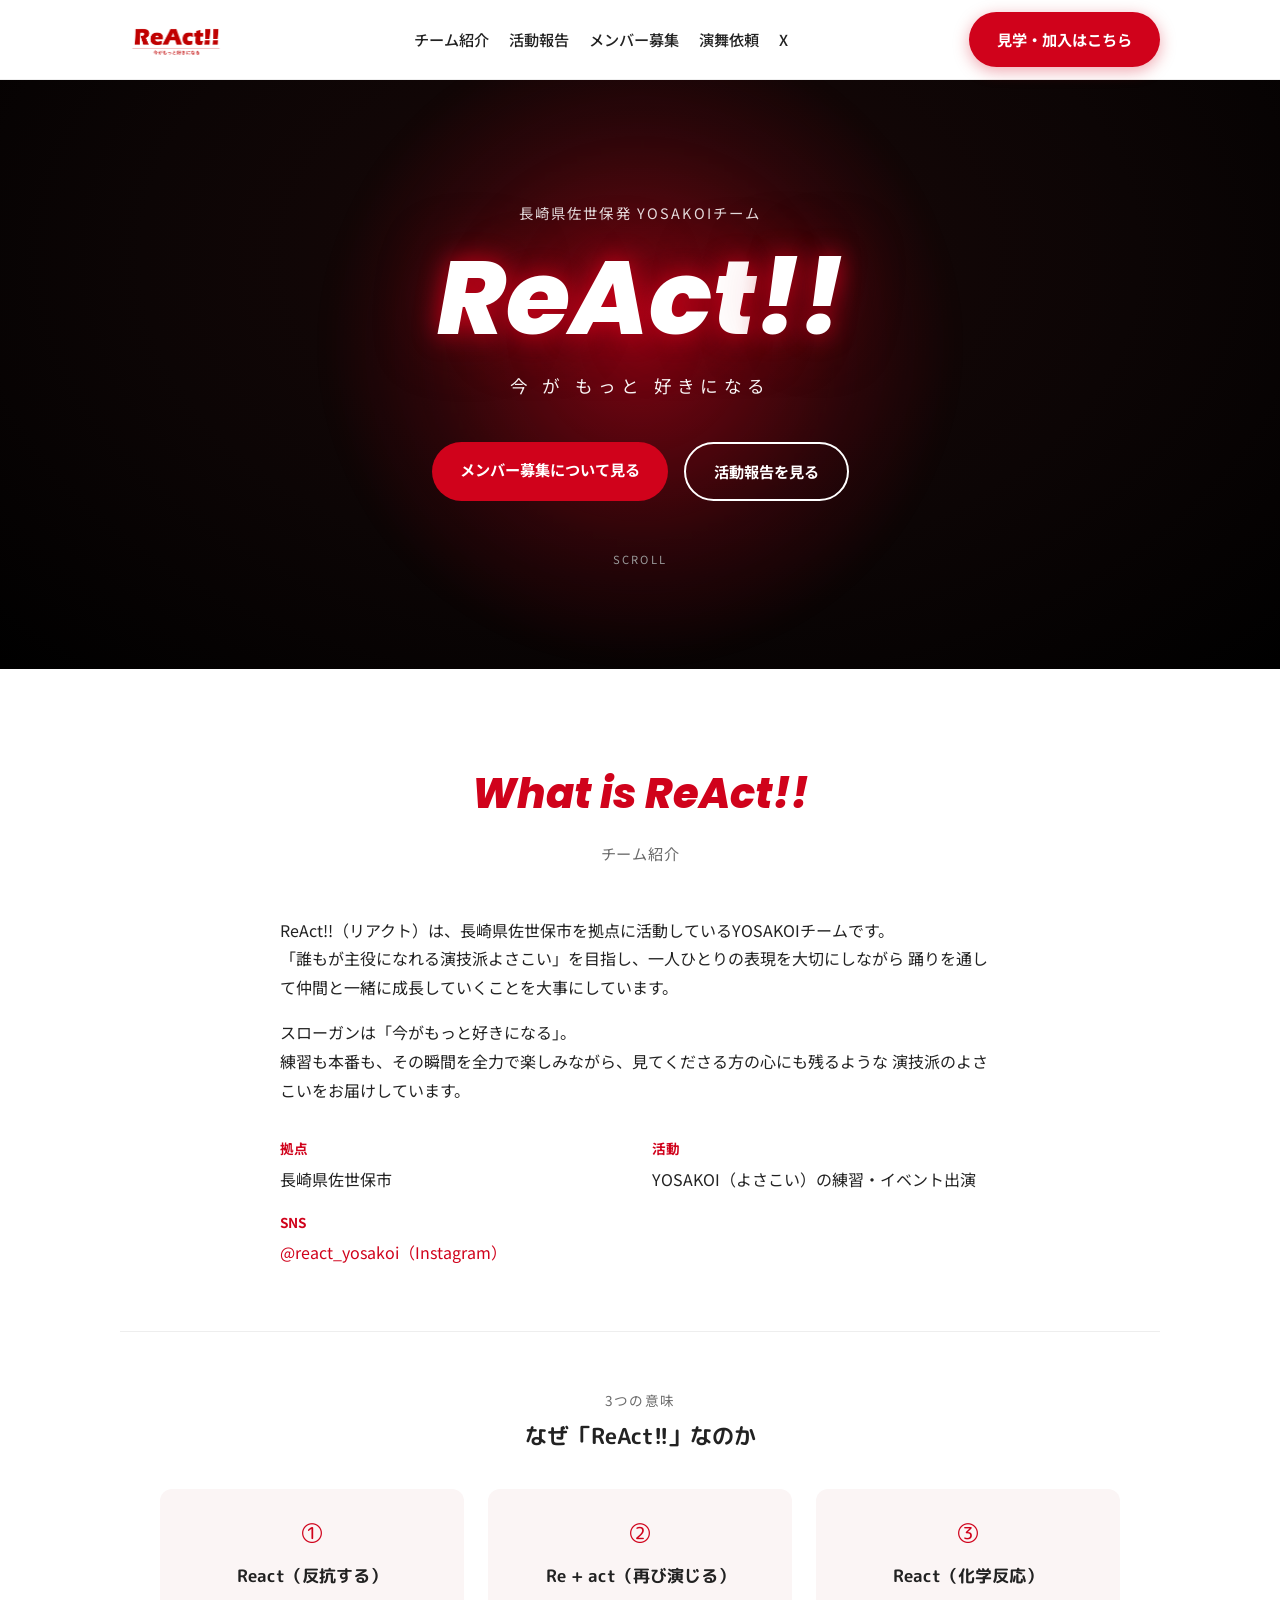
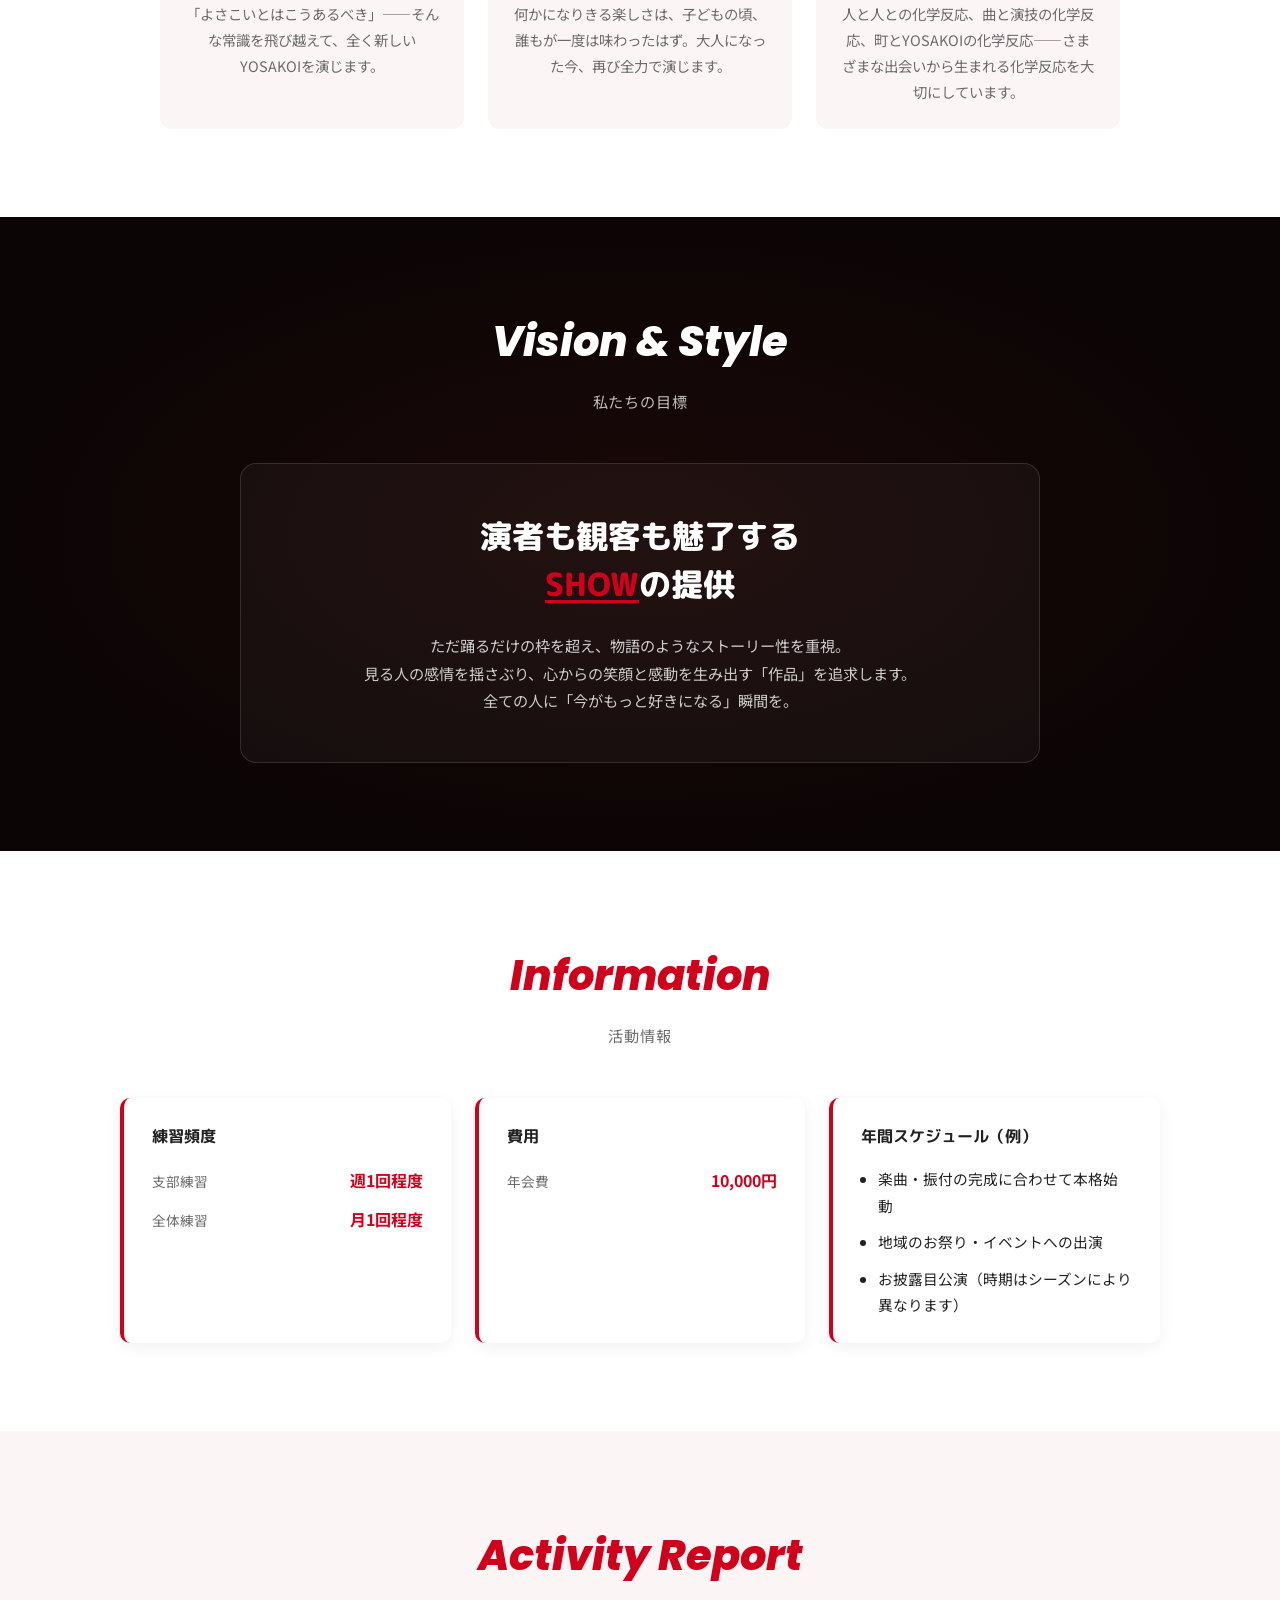
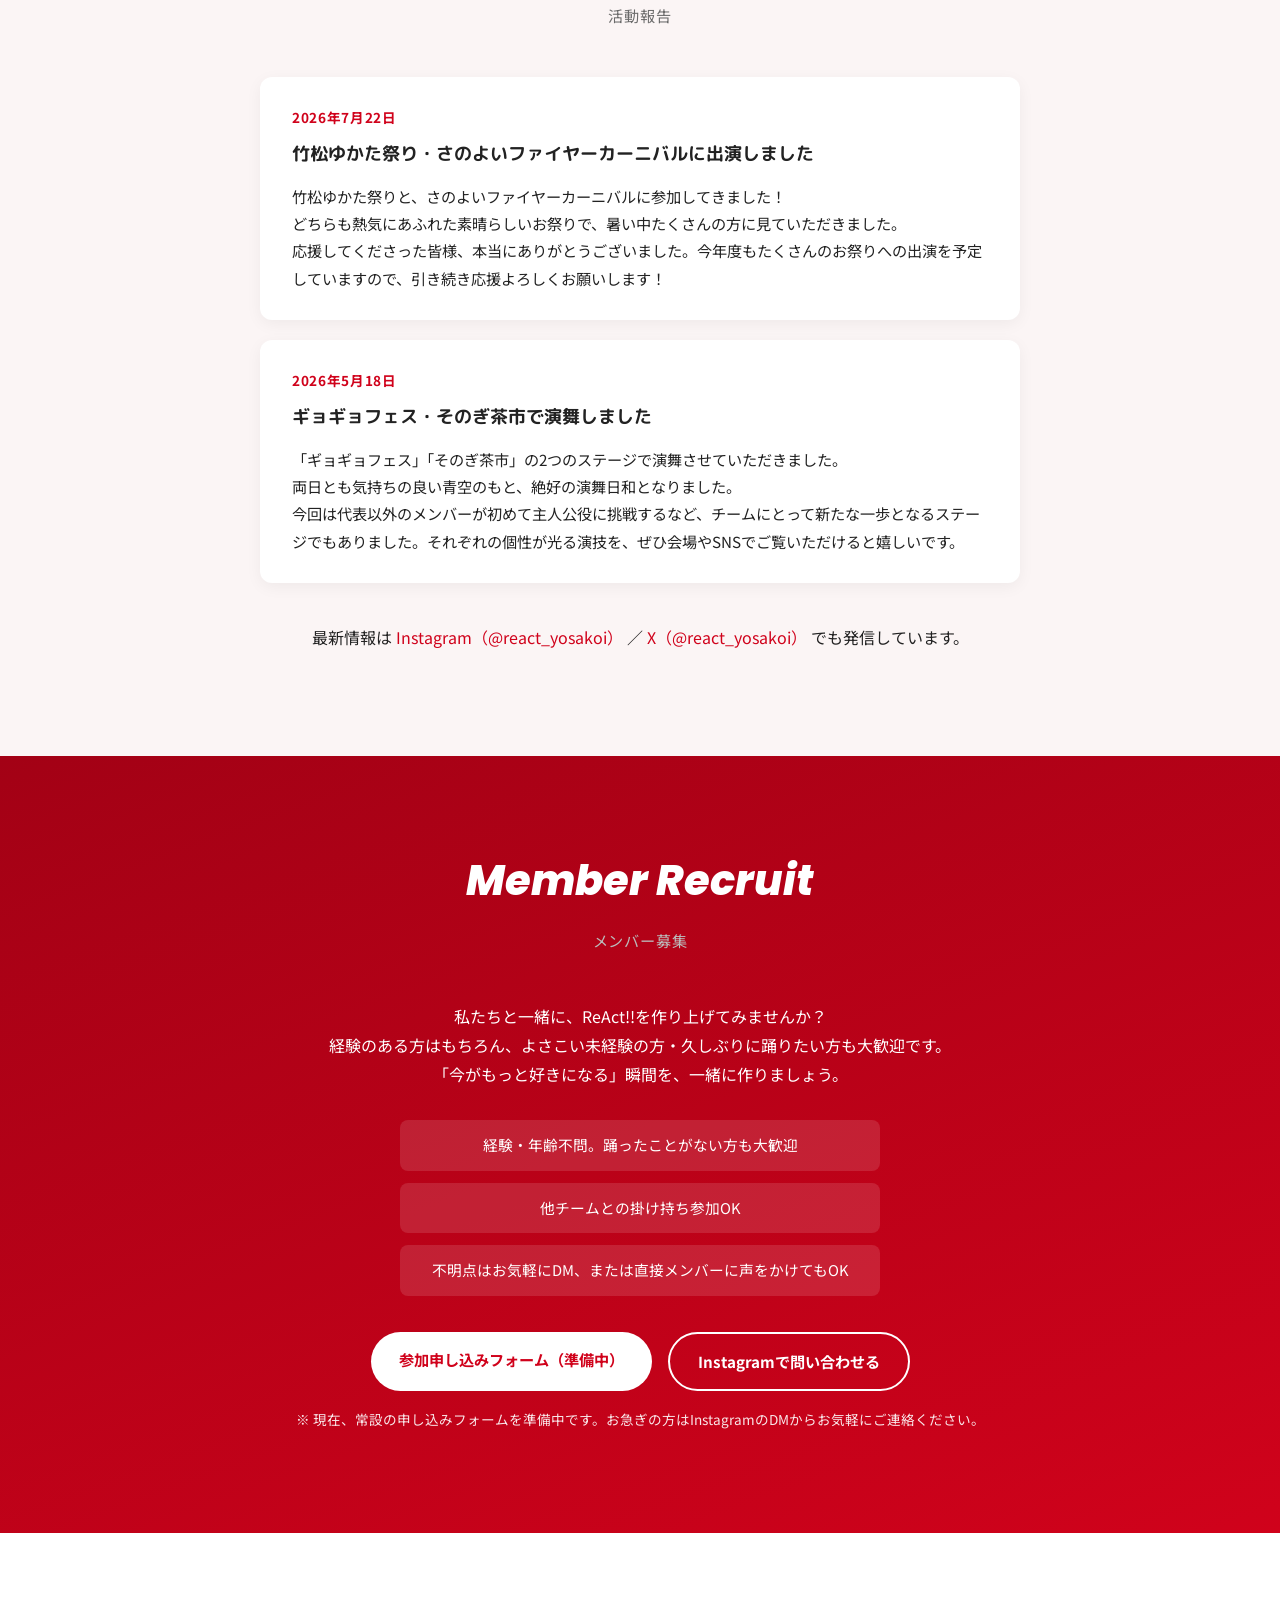
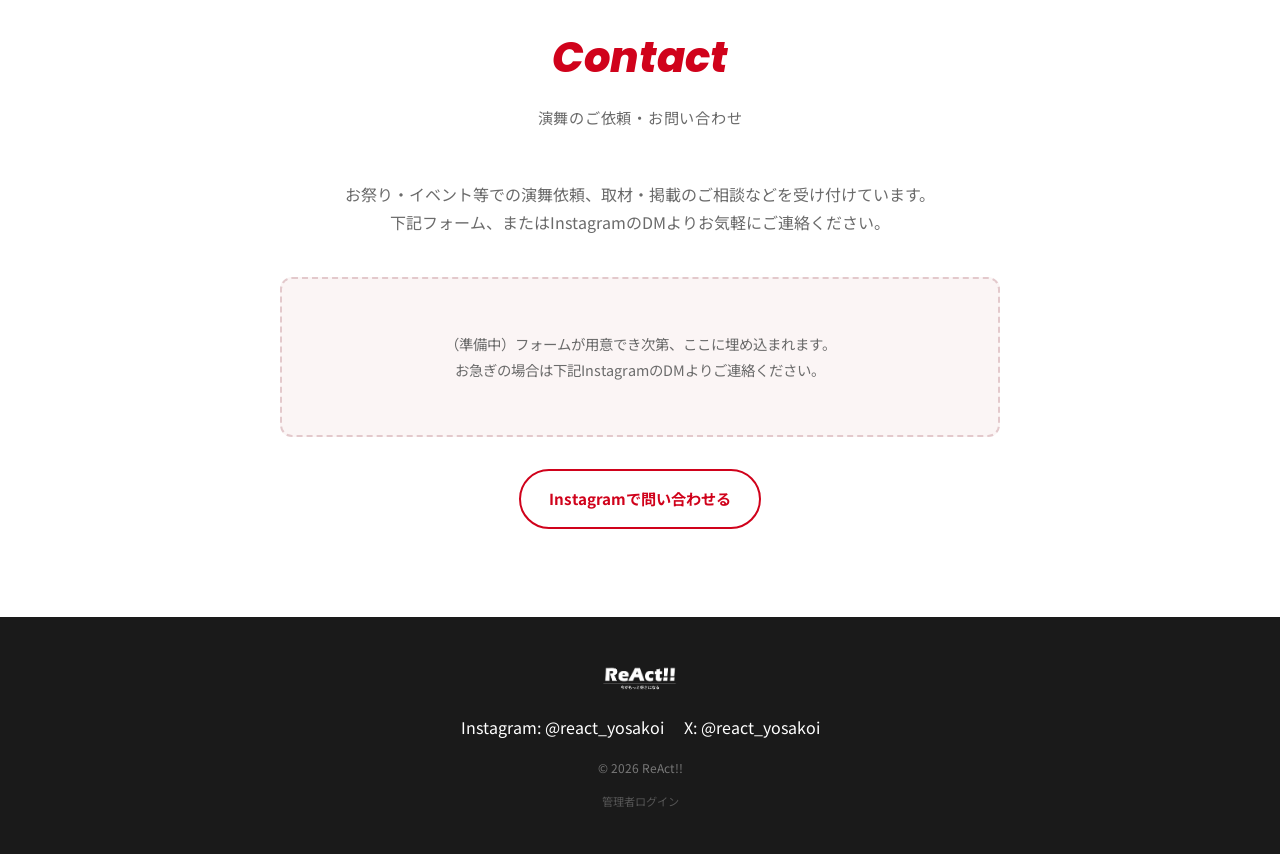
==== commit 5421f49d: "管理者ページ（admin.html）を追加：GitHubトークンでログインし、フォームからブログを投稿できる仕組み Co-Authored-By: Claude Sonnet 5 <noreply@a" ====
--- a/index.html
+++ b/index.html
@@ -257,10 +257,10 @@
       <a href="https://x.com/react_yosakoi" target="_blank" rel="noopener" class="footer-instagram">X: @react_yosakoi</a>
     </div>
     <p class="footer-copyright">&copy; <span id="year"></span> ReAct!!</p>
+    <a href="admin.html" class="footer-admin-link">管理者ログイン</a>
   </div>
 </footer>
 
-<script src="js/posts-data.js"></script>
 <script src="js/main.js"></script>
 </body>
 </html>
--- a/css/style.css
+++ b/css/style.css
@@ -441,8 +441,18 @@
 .blog-post {
   background: #fff;
   border-radius: 12px;
+  overflow: hidden;
+  box-shadow: 0 4px 16px rgba(0, 0, 0, 0.05);
+}
+
+.blog-post-image {
+  width: 100%;
+  max-height: 360px;
+  object-fit: cover;
+}
+
+.blog-post-content {
   padding: 28px 32px;
-  box-shadow: 0 4px 16px rgba(0, 0, 0, 0.05);
 }
 
 .blog-post-date {
@@ -653,6 +663,14 @@
   margin: 0;
 }
 
+.footer-admin-link {
+  display: inline-block;
+  margin-top: 12px;
+  font-size: 0.7rem;
+  color: #555;
+}
+.footer-admin-link:hover { color: #999; }
+
 /* ---------- レスポンシブ（スマホ） ---------- */
 @media (max-width: 600px) {
   .header-inner { justify-content: center; text-align: center; }
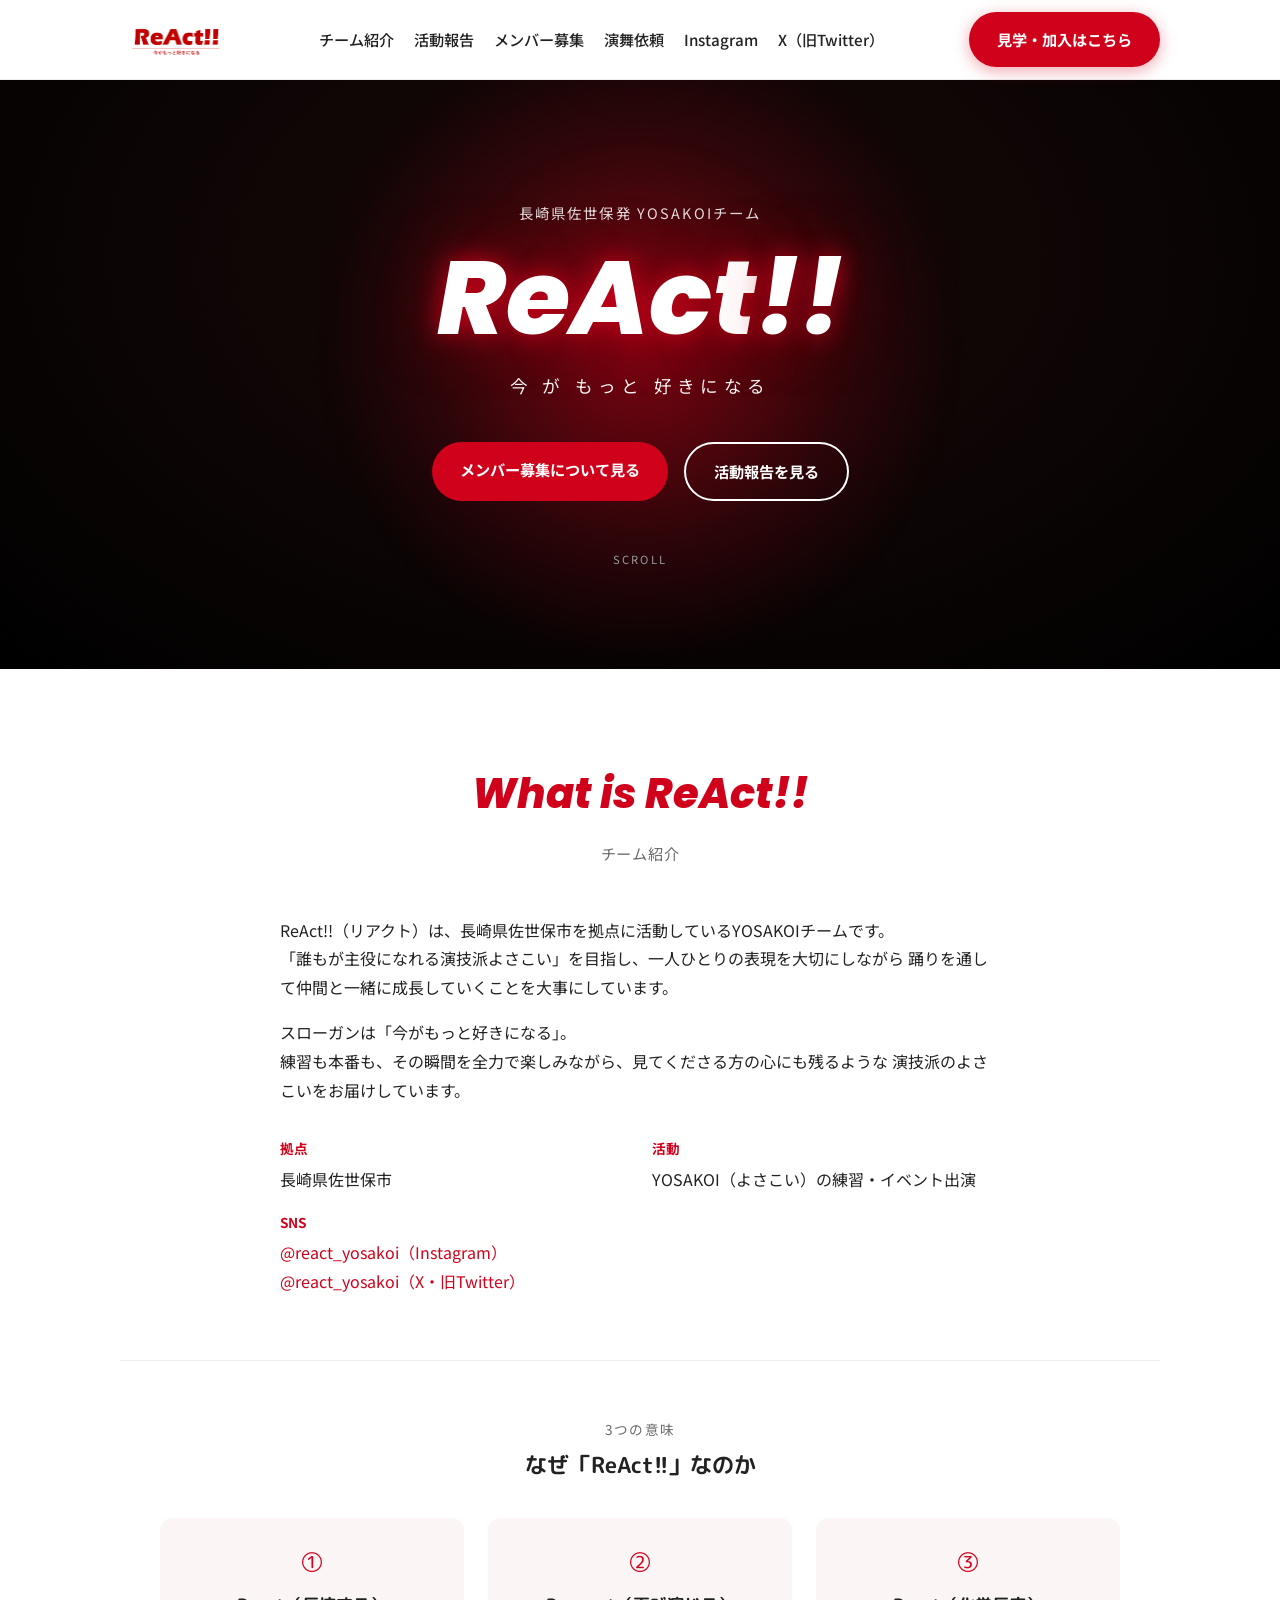
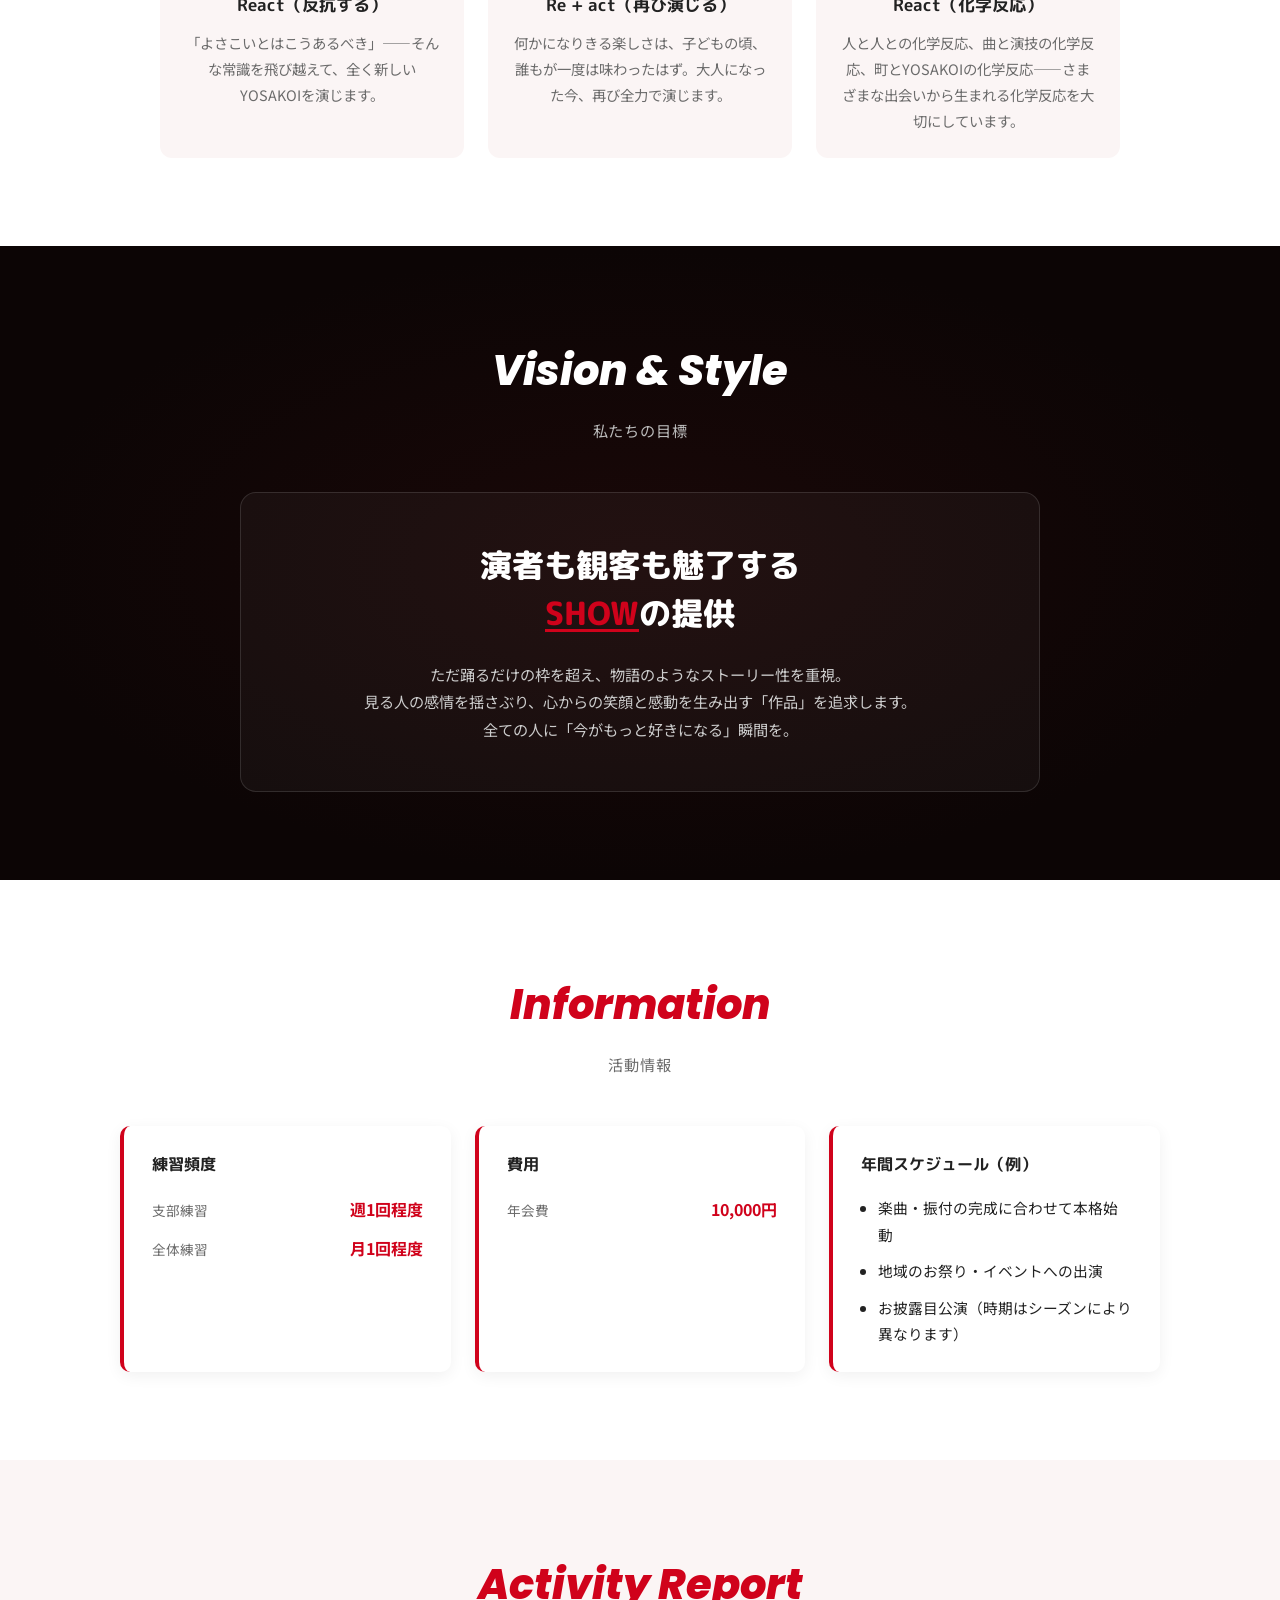
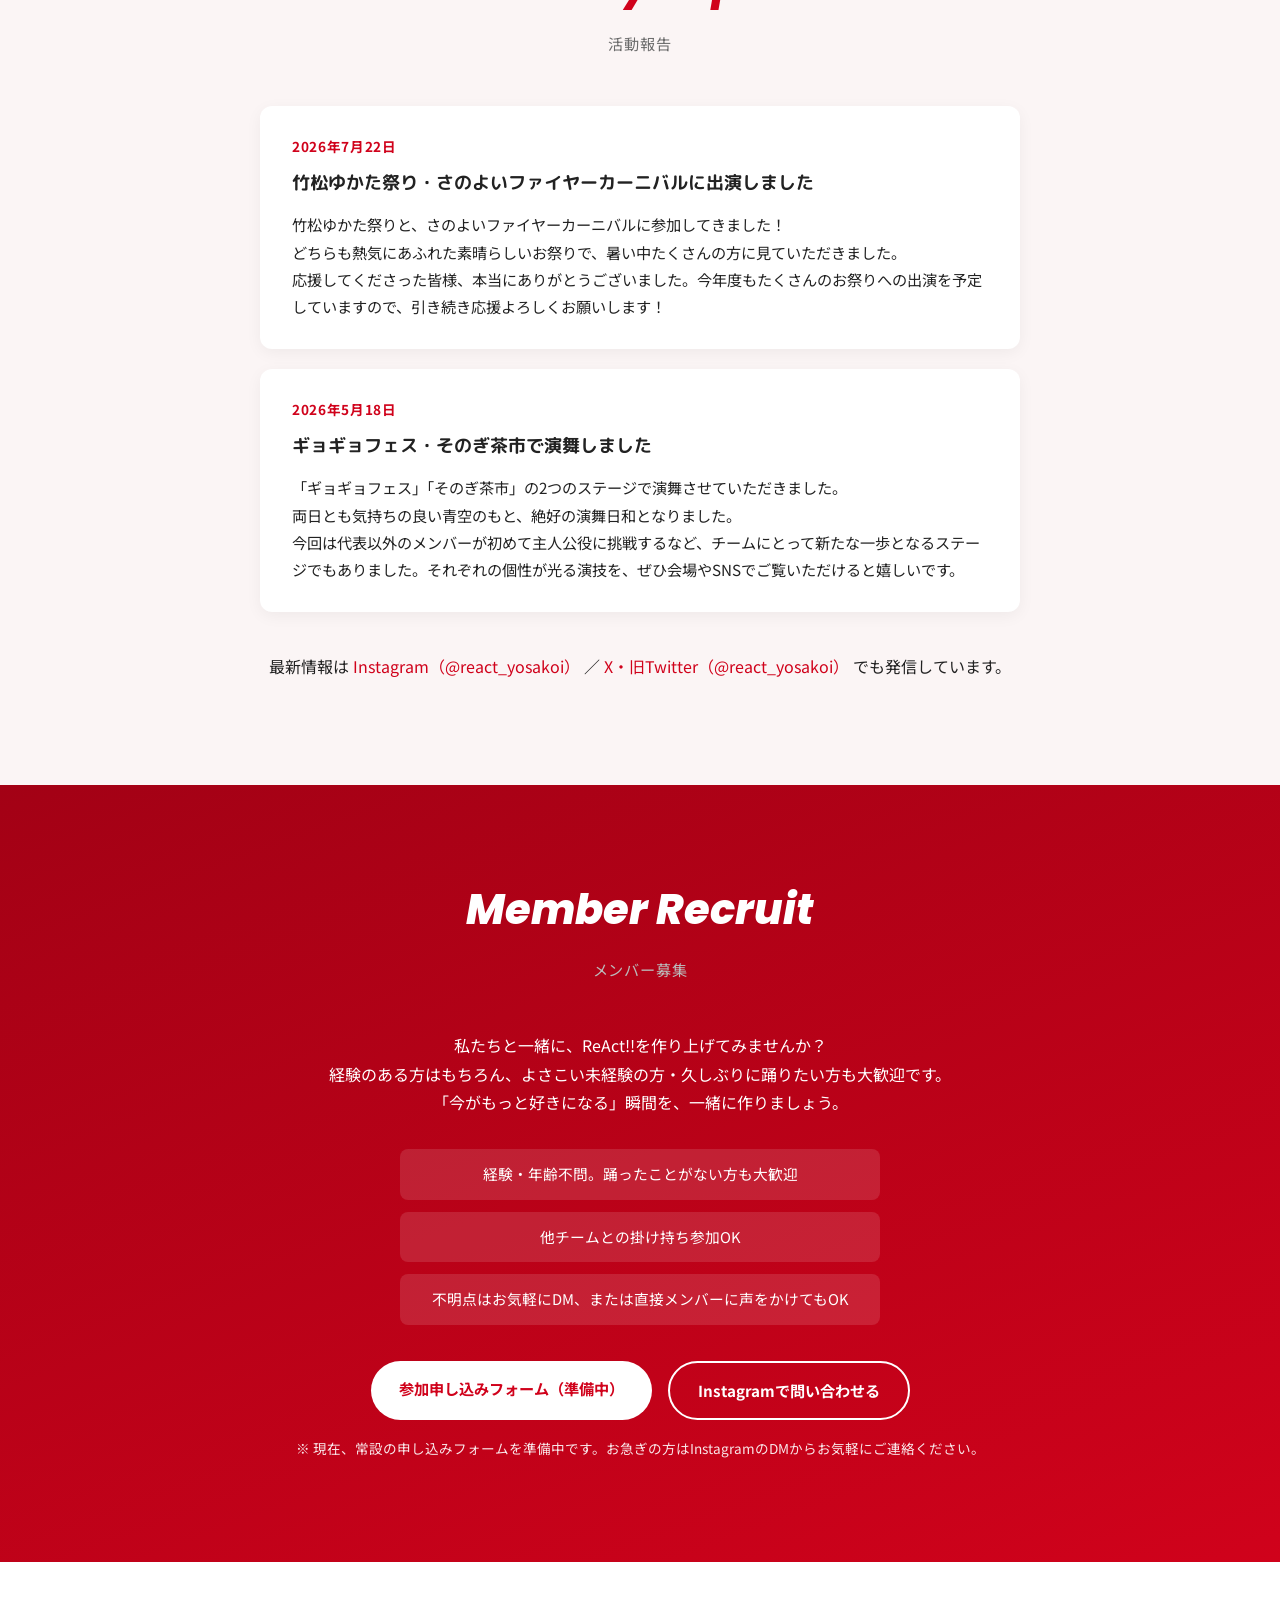
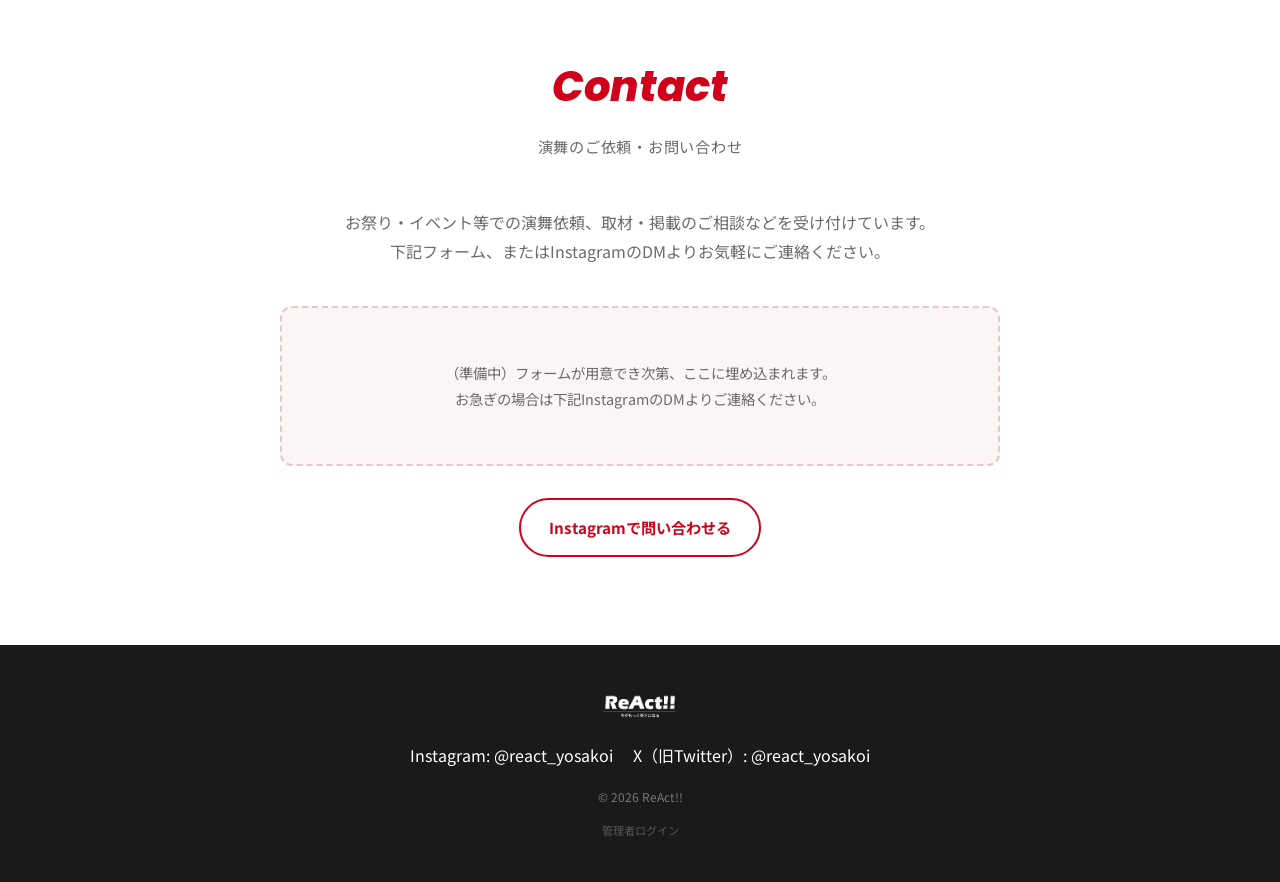
==== commit 26efbdd7: "InstagramとX（旧Twitter）を全箇所（ヘッダー・SNS欄・フッター）で両方表記に統一 Co-Authored-By: Claude Sonnet 5 <noreply@anthropic" ====
--- a/index.html
+++ b/index.html
@@ -26,7 +26,8 @@
       <a href="#activities">活動報告</a>
       <a href="#join">メンバー募集</a>
       <a href="#contact">演舞依頼</a>
-      <a href="https://x.com/react_yosakoi" target="_blank" rel="noopener">X</a>
+      <a href="https://www.instagram.com/react_yosakoi/" target="_blank" rel="noopener">Instagram</a>
+      <a href="https://x.com/react_yosakoi" target="_blank" rel="noopener">X（旧Twitter）</a>
     </nav>
     <a href="#join" class="btn btn-pill">見学・加入はこちら</a>
   </div>
@@ -77,7 +78,10 @@
         </div>
         <div class="about-fact">
           <dt>SNS</dt>
-          <dd><a href="https://www.instagram.com/react_yosakoi/" target="_blank" rel="noopener">@react_yosakoi（Instagram）</a></dd>
+          <dd>
+            <a href="https://www.instagram.com/react_yosakoi/" target="_blank" rel="noopener">@react_yosakoi（Instagram）</a><br>
+            <a href="https://x.com/react_yosakoi" target="_blank" rel="noopener">@react_yosakoi（X・旧Twitter）</a>
+          </dd>
         </div>
       </dl>
     </div>
@@ -183,7 +187,7 @@
 
     <p class="activity-more">
       最新情報は <a href="https://www.instagram.com/react_yosakoi/" target="_blank" rel="noopener">Instagram（@react_yosakoi）</a>
-      ／ <a href="https://x.com/react_yosakoi" target="_blank" rel="noopener">X（@react_yosakoi）</a> でも発信しています。
+      ／ <a href="https://x.com/react_yosakoi" target="_blank" rel="noopener">X・旧Twitter（@react_yosakoi）</a> でも発信しています。
     </p>
   </div>
 </section>
@@ -254,7 +258,7 @@
     <img src="assets/logo/logo-white-transparent.png" alt="ReAct!! 今がもっと好きになる" class="footer-logo-img">
     <div class="footer-social">
       <a href="https://www.instagram.com/react_yosakoi/" target="_blank" rel="noopener" class="footer-instagram">Instagram: @react_yosakoi</a>
-      <a href="https://x.com/react_yosakoi" target="_blank" rel="noopener" class="footer-instagram">X: @react_yosakoi</a>
+      <a href="https://x.com/react_yosakoi" target="_blank" rel="noopener" class="footer-instagram">X（旧Twitter）: @react_yosakoi</a>
     </div>
     <p class="footer-copyright">&copy; <span id="year"></span> ReAct!!</p>
     <a href="admin.html" class="footer-admin-link">管理者ログイン</a>
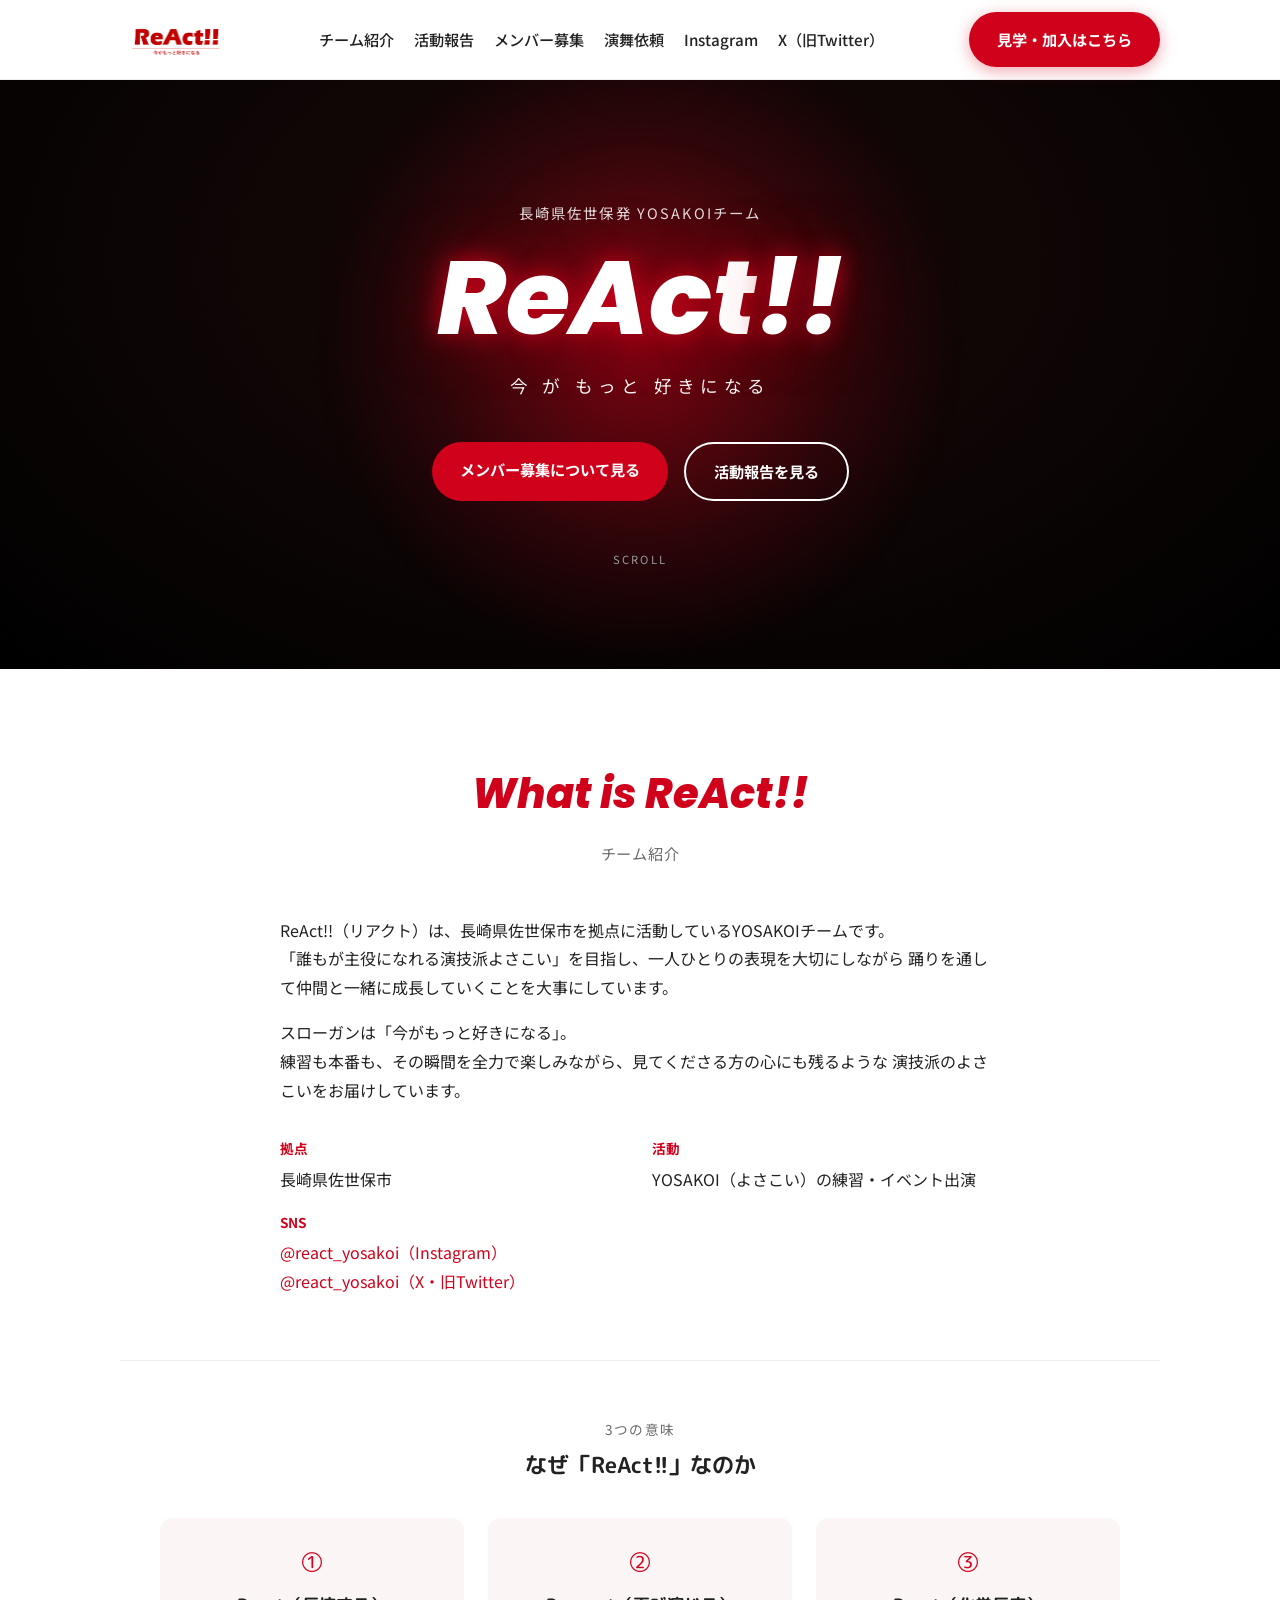
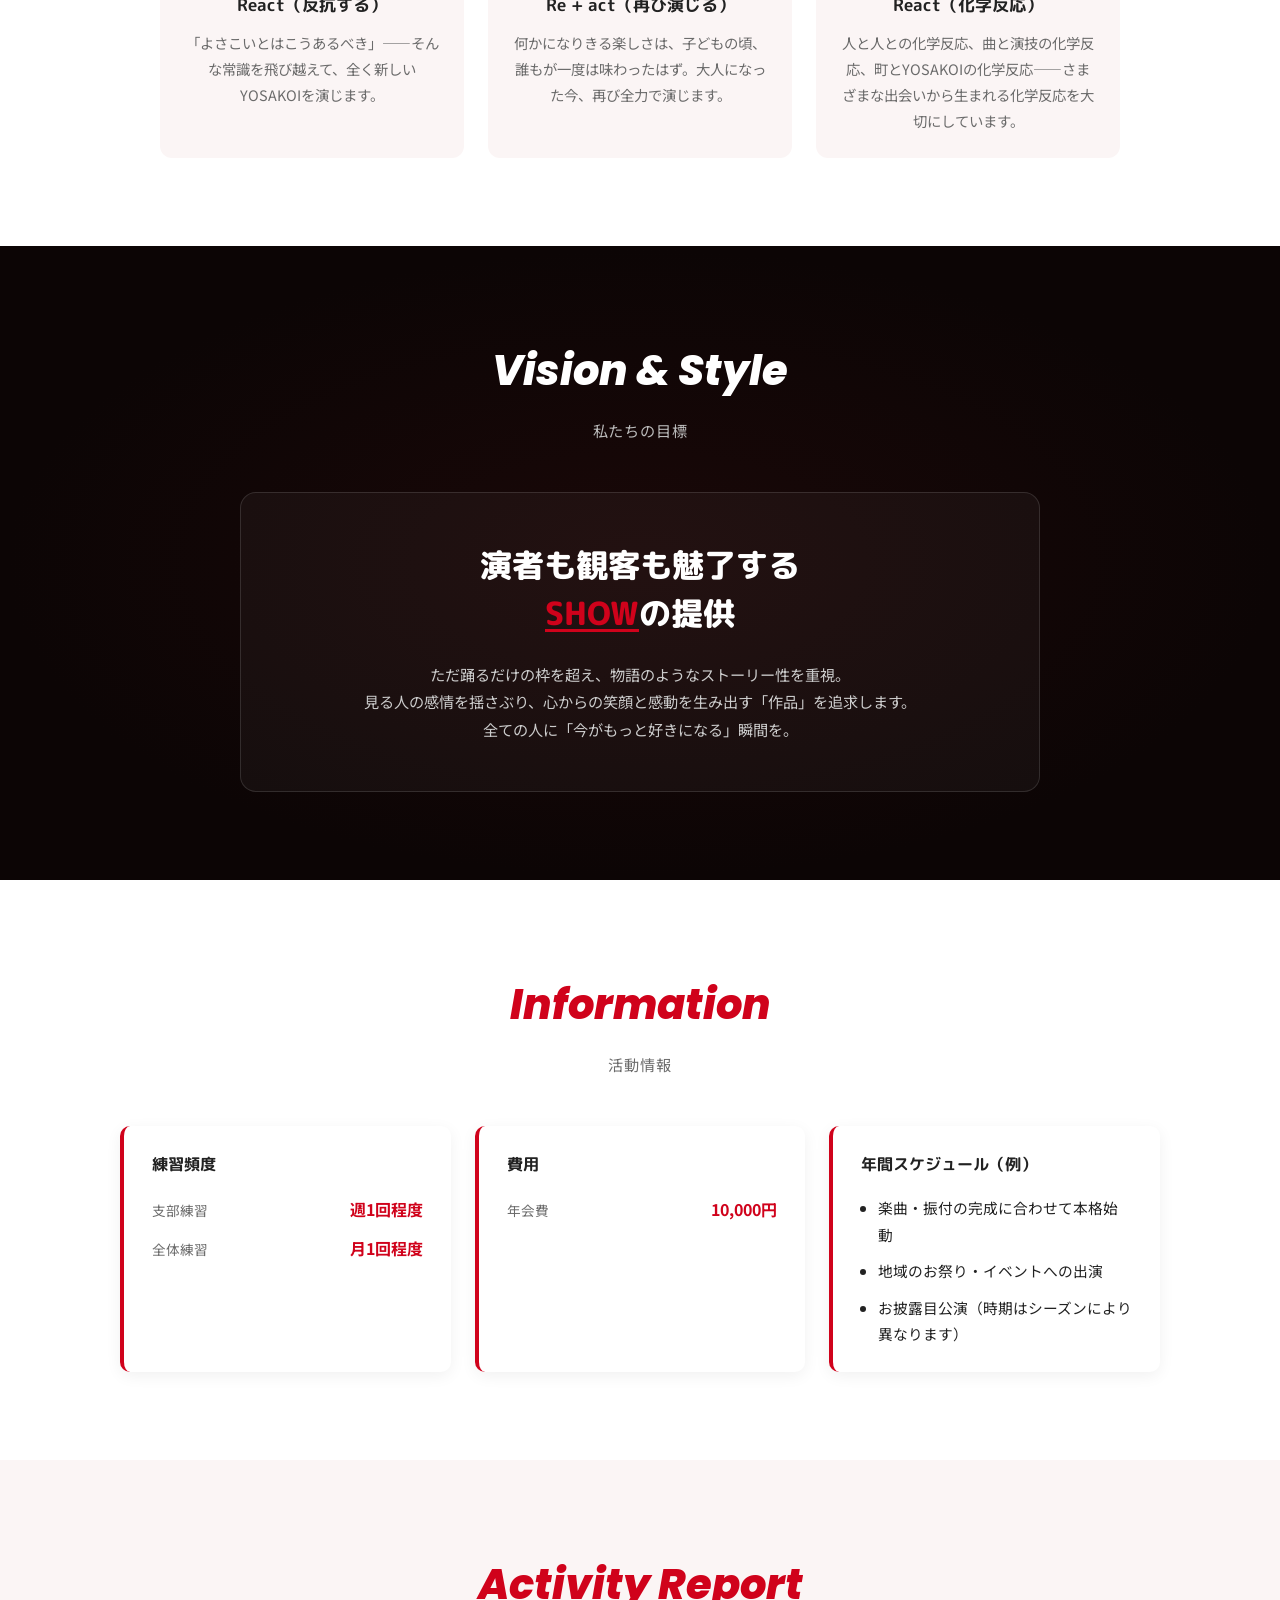
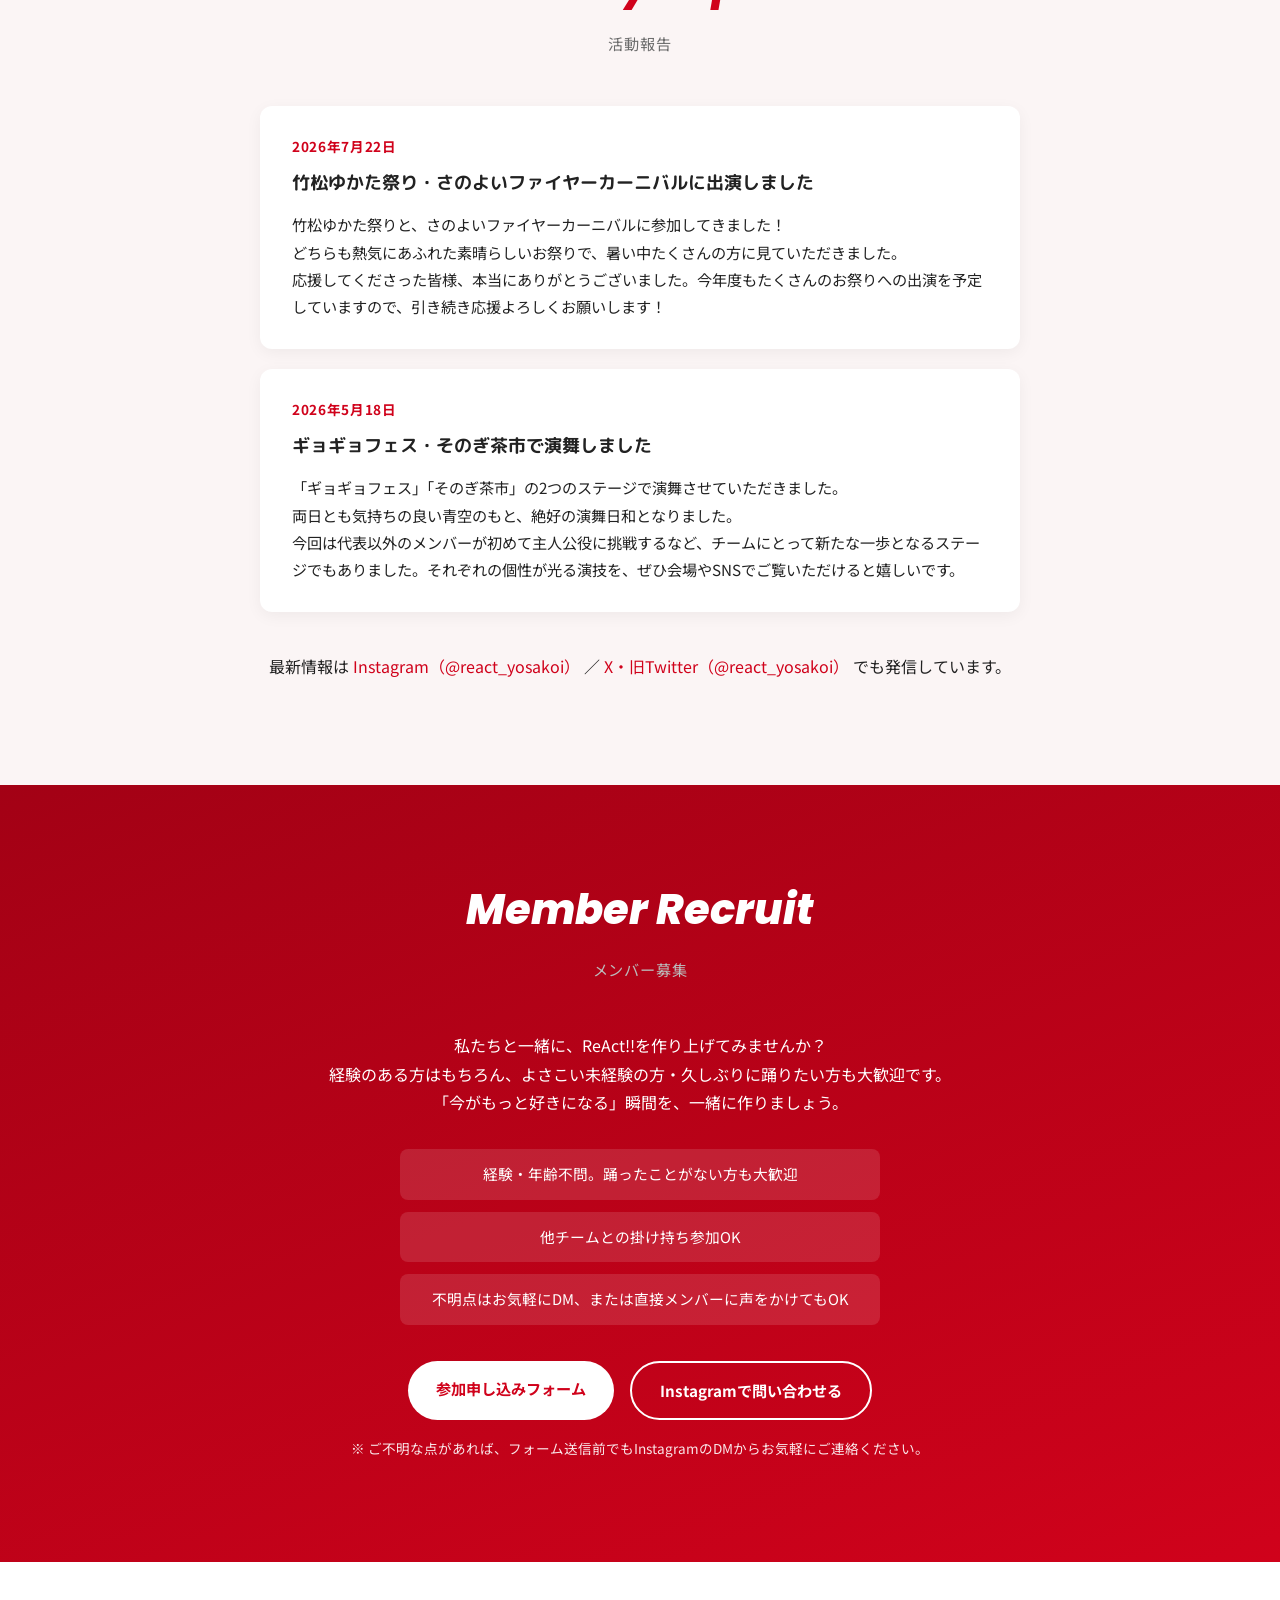
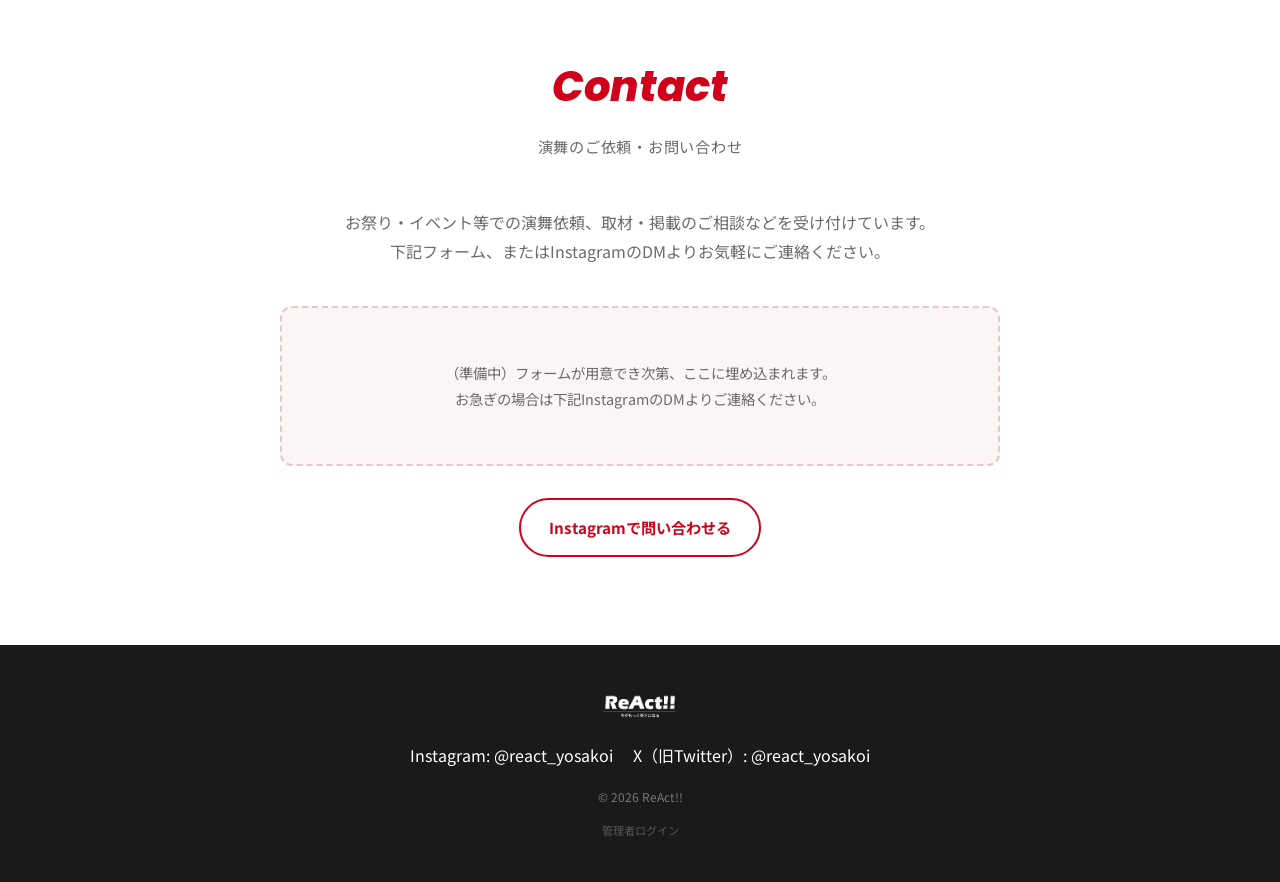
==== commit fdce3adf: "メンバー募集フォームの実URLを反映 Co-Authored-By: Claude Sonnet 5 <noreply@anthropic.com>" ====
--- a/index.html
+++ b/index.html
@@ -211,12 +211,11 @@
       <li>不明点はお気軽にDM、または直接メンバーに声をかけてもOK</li>
     </ul>
 
-    <!-- ★申込みフォームができたら、下のボタンのhref="#"を、フォームのURLに差し替えてください -->
     <div class="join-buttons">
-      <a href="#" class="btn btn-light" id="join-form-link">参加申し込みフォーム（準備中）</a>
+      <a href="https://forms.gle/rDLsYP3uD7S8zFgo6" target="_blank" rel="noopener" class="btn btn-light" id="join-form-link">参加申し込みフォーム</a>
       <a href="https://www.instagram.com/react_yosakoi/" target="_blank" rel="noopener" class="btn btn-outline-light">Instagramで問い合わせる</a>
     </div>
-    <p class="join-note">※ 現在、常設の申し込みフォームを準備中です。お急ぎの方はInstagramのDMからお気軽にご連絡ください。</p>
+    <p class="join-note">※ ご不明な点があれば、フォーム送信前でもInstagramのDMからお気軽にご連絡ください。</p>
   </div>
 </section>
 
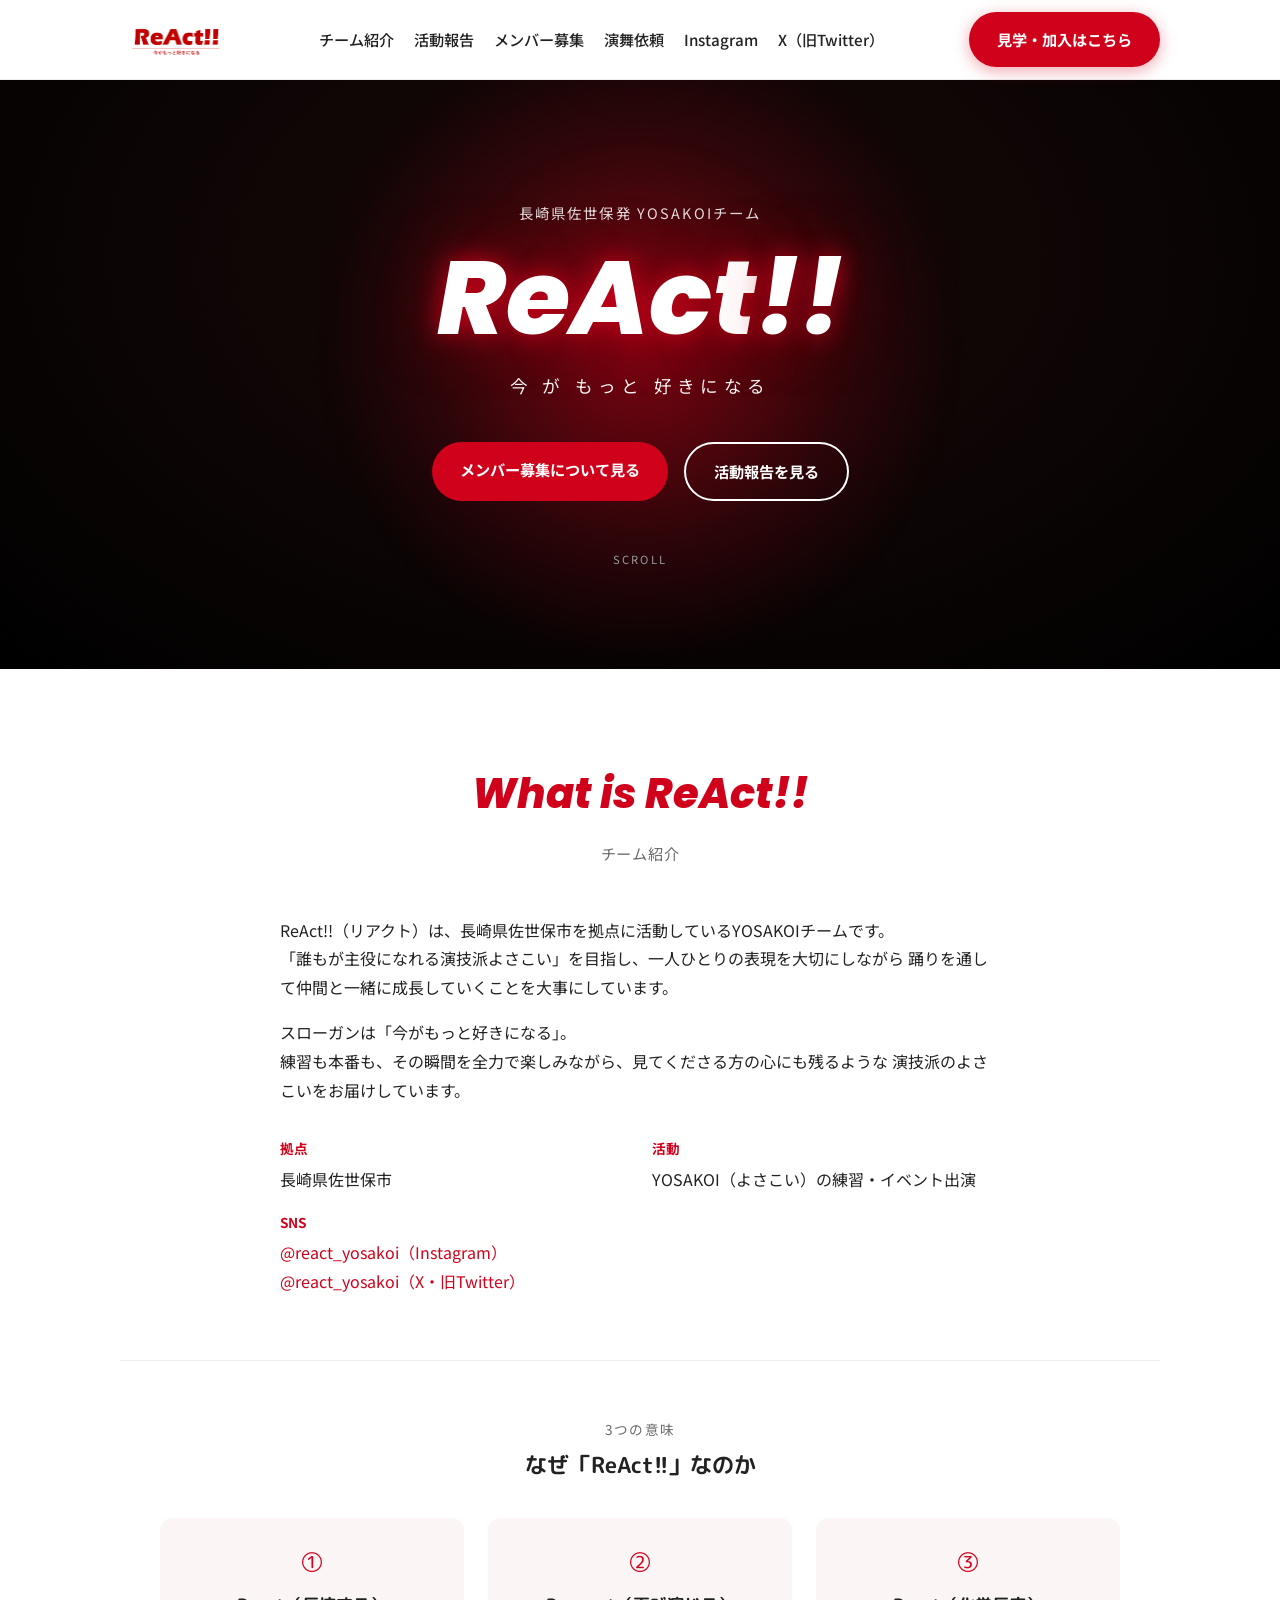
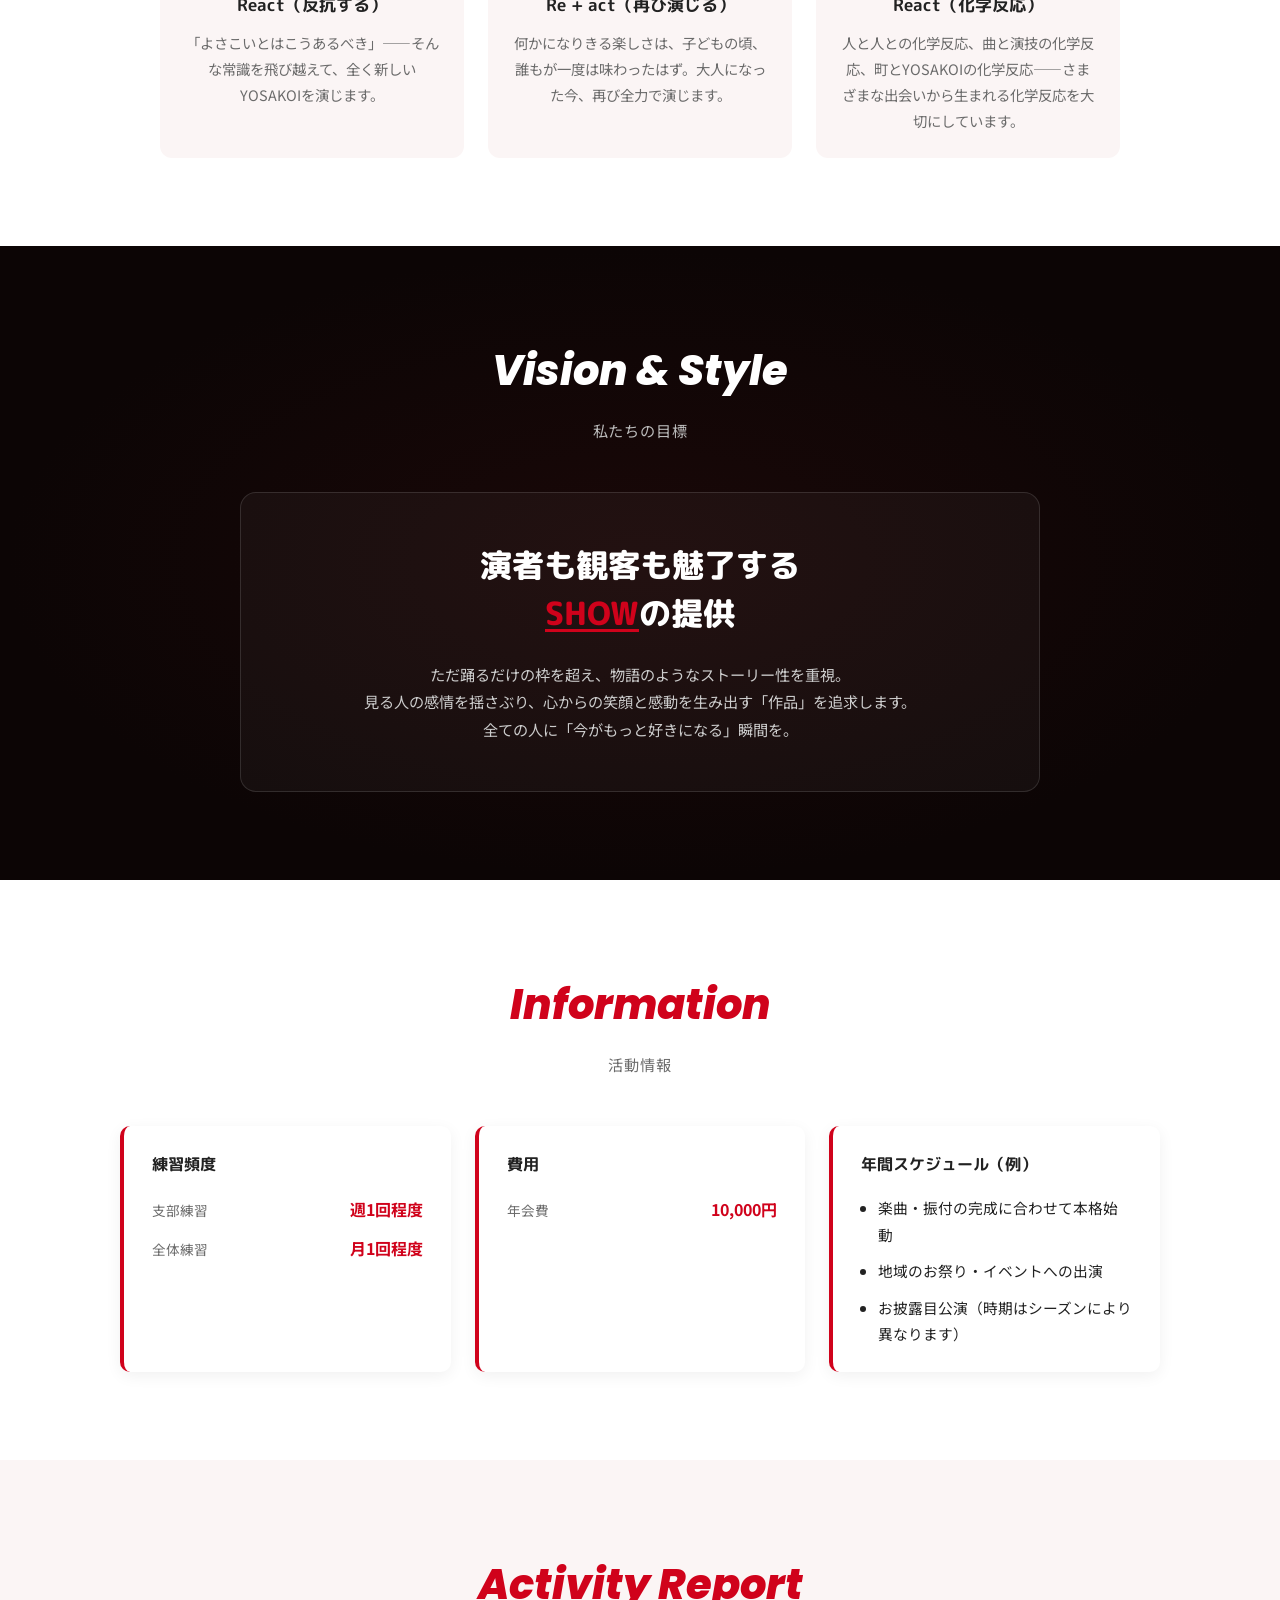
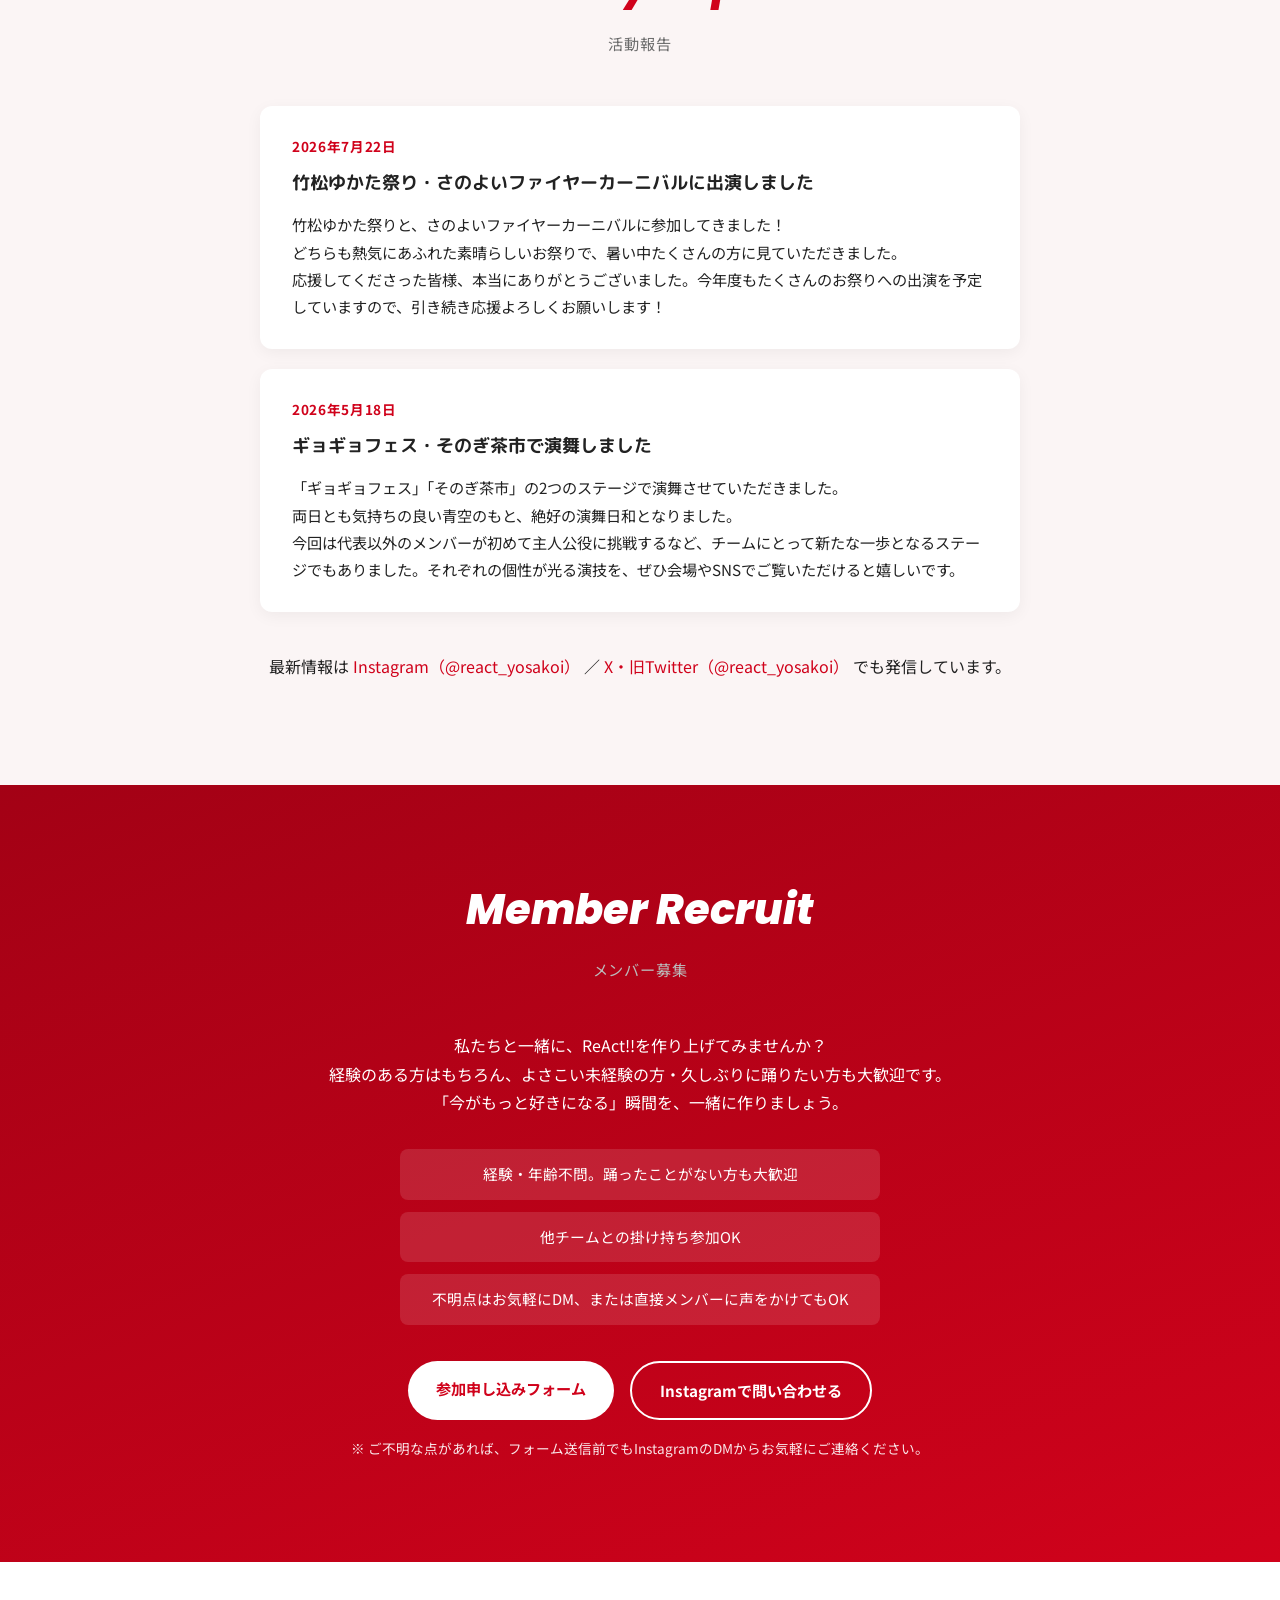
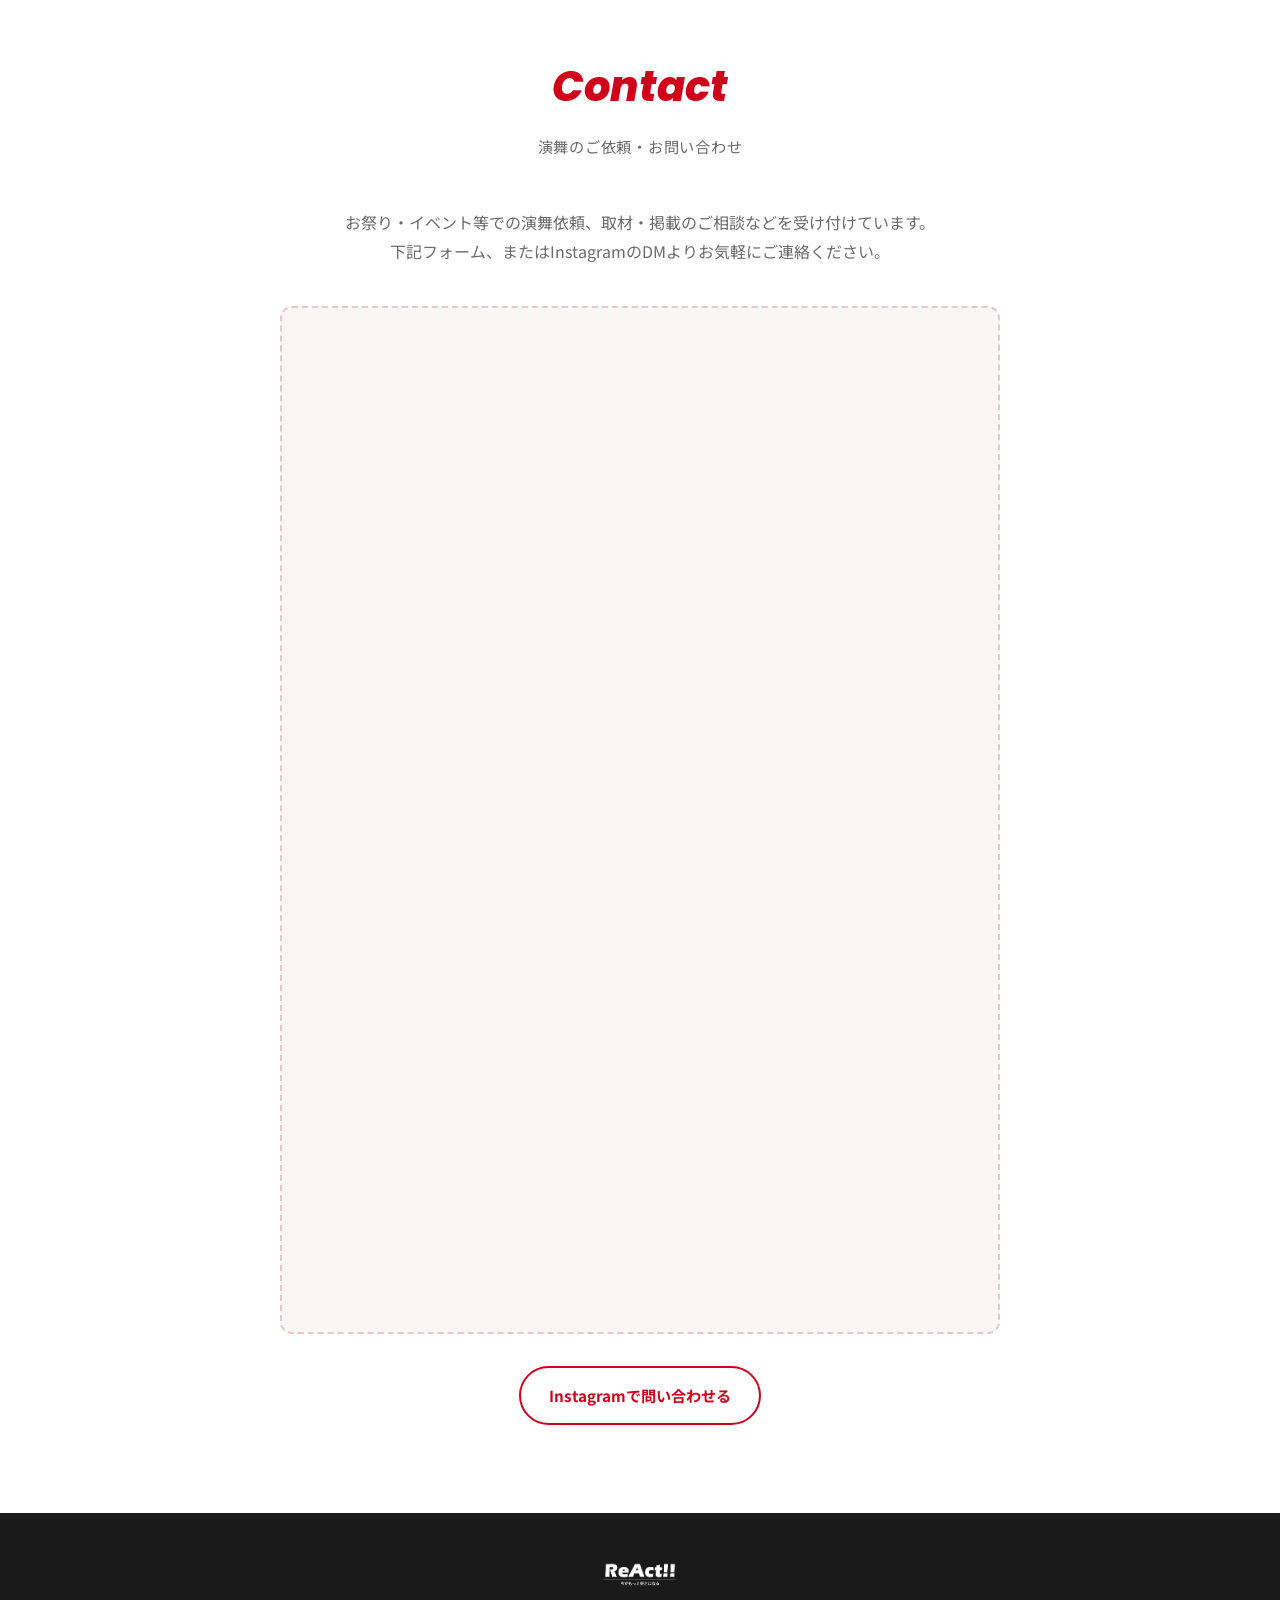
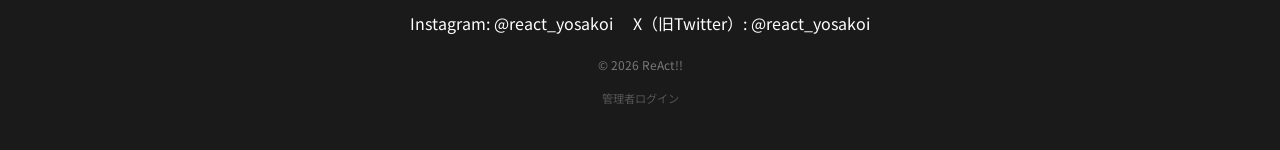
==== commit 21ce94e2: "演舞依頼フォームを埋め込み Co-Authored-By: Claude Sonnet 5 <noreply@anthropic.com>" ====
--- a/index.html
+++ b/index.html
@@ -238,11 +238,7 @@
     </p>
 
     <div class="contact-form-wrap">
-      <!-- ここにGoogleフォームの埋め込みiframeを貼り付け -->
-      <p class="contact-form-placeholder">
-        （準備中）フォームが用意でき次第、ここに埋め込まれます。<br>
-        お急ぎの場合は下記InstagramのDMよりご連絡ください。
-      </p>
+      <iframe src="https://docs.google.com/forms/d/e/1FAIpQLSfrMlFIflLs8ILH_iik_PwyEHeEwhTh2WA05zk8mgP5P4s84A/viewform?embedded=true" width="100%" height="960" frameborder="0" marginheight="0" marginwidth="0">読み込んでいます…</iframe>
     </div>
 
     <div class="contact-buttons">
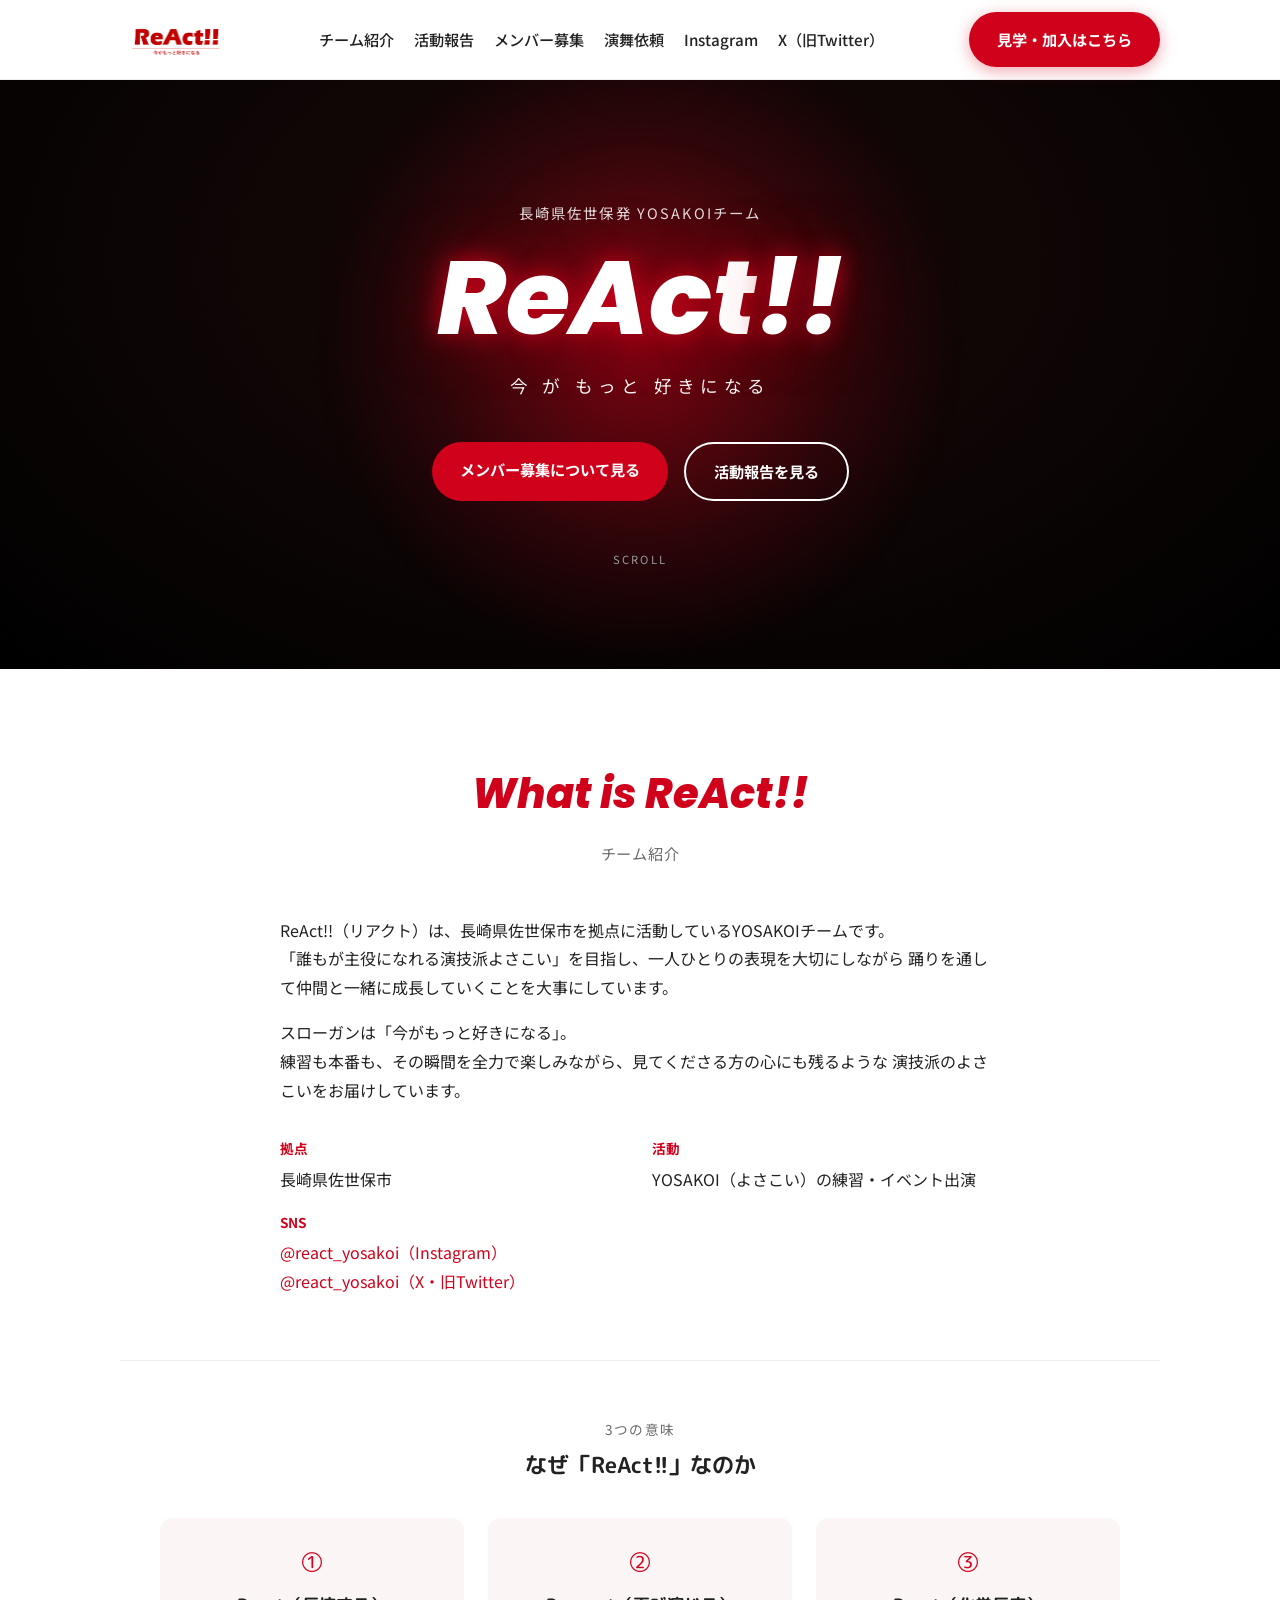
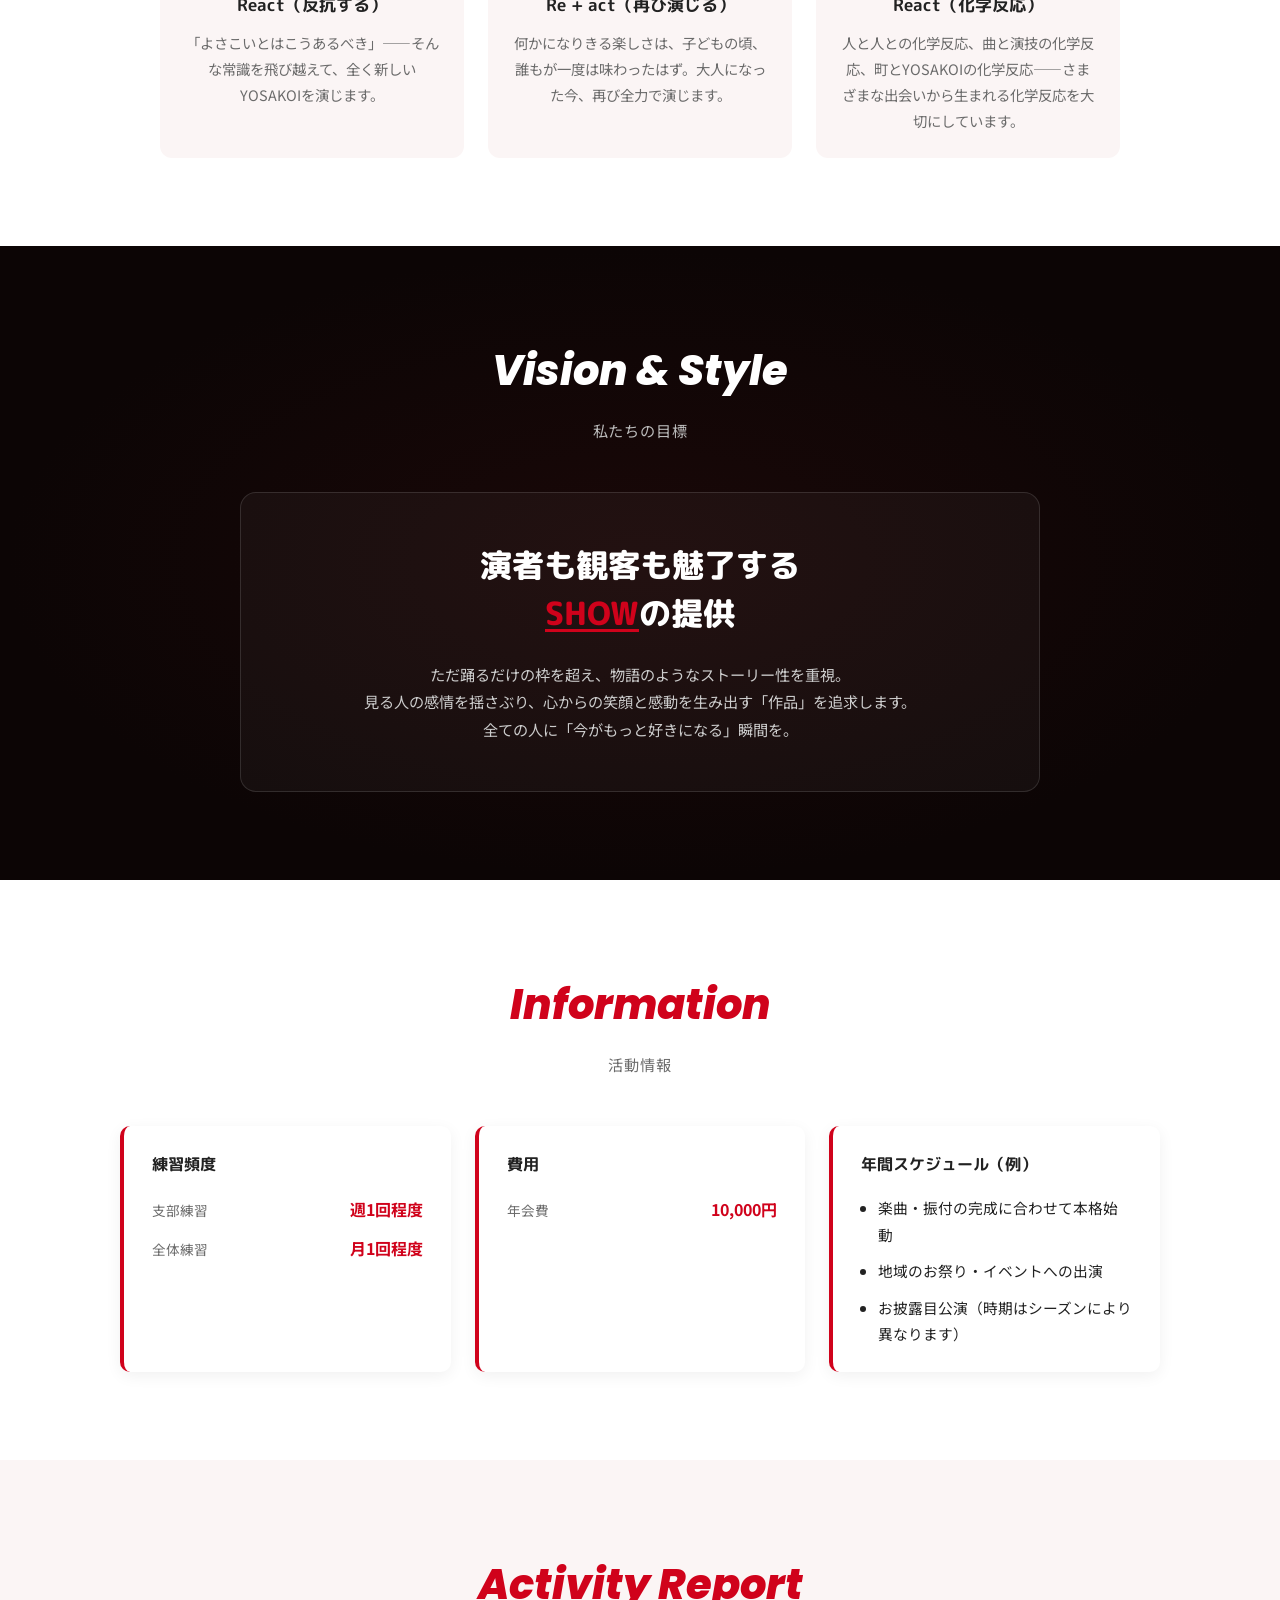
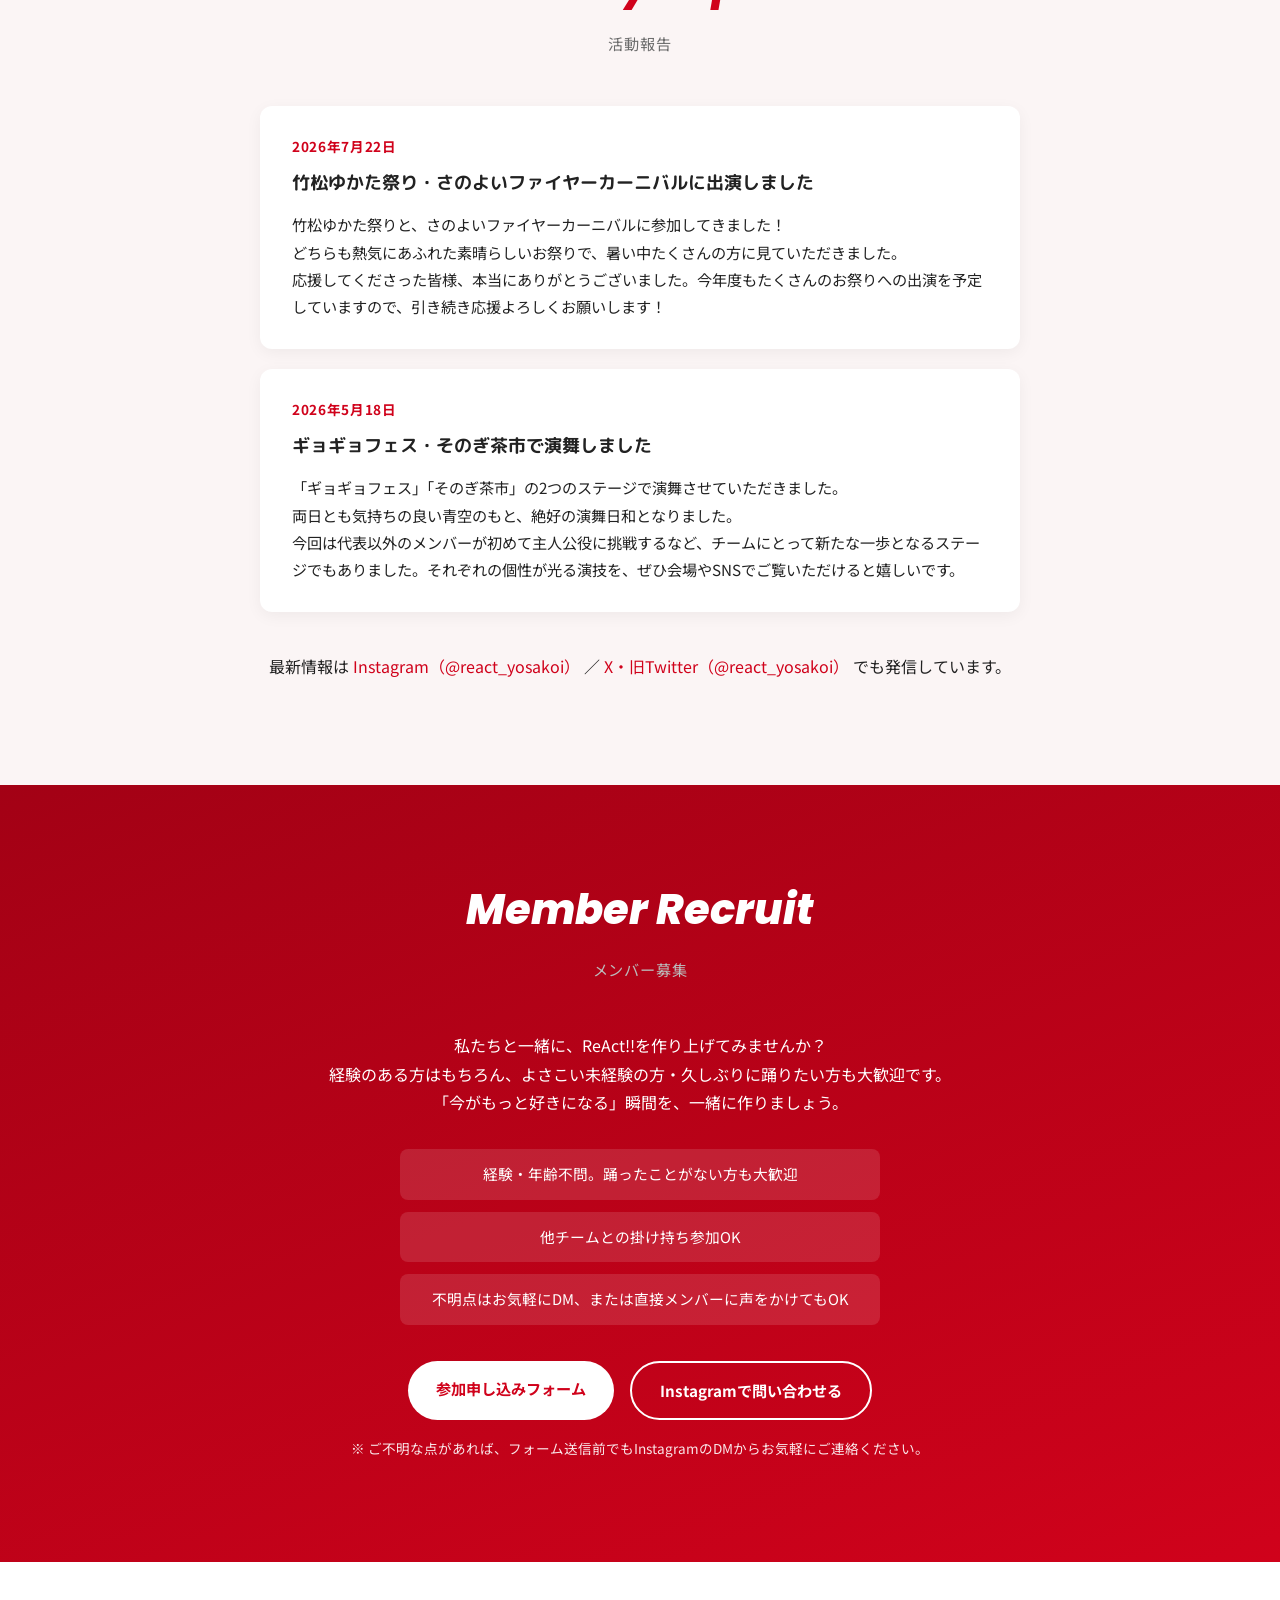
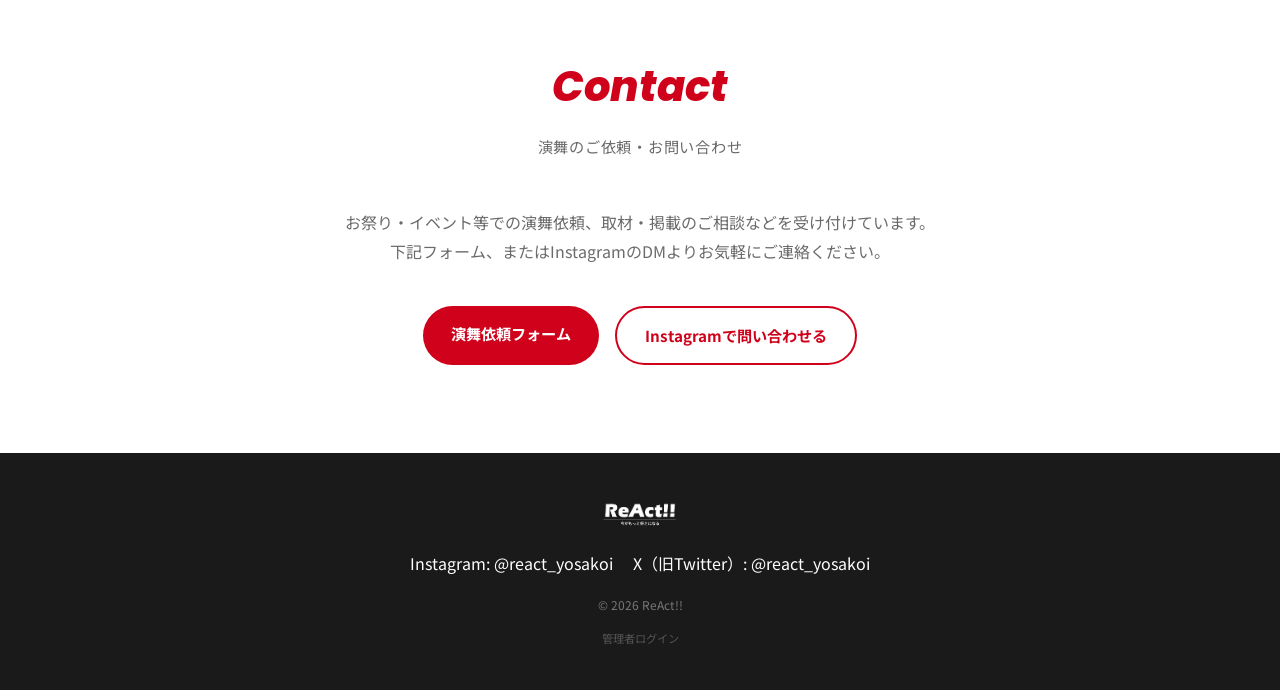
==== commit 8d53676a: "演舞依頼フォームを埋め込みからボタン形式に変更（参加申し込みフォームと統一） Co-Authored-By: Claude Sonnet 5 <noreply@anthropic.com>" ====
--- a/index.html
+++ b/index.html
@@ -237,11 +237,8 @@
       下記フォーム、またはInstagramのDMよりお気軽にご連絡ください。
     </p>
 
-    <div class="contact-form-wrap">
-      <iframe src="https://docs.google.com/forms/d/e/1FAIpQLSfrMlFIflLs8ILH_iik_PwyEHeEwhTh2WA05zk8mgP5P4s84A/viewform?embedded=true" width="100%" height="960" frameborder="0" marginheight="0" marginwidth="0">読み込んでいます…</iframe>
-    </div>
-
     <div class="contact-buttons">
+      <a href="https://forms.gle/NFQshExm7hoTVao89" target="_blank" rel="noopener" class="btn btn-primary">演舞依頼フォーム</a>
       <a href="https://www.instagram.com/react_yosakoi/" target="_blank" rel="noopener" class="btn btn-outline-dark">Instagramで問い合わせる</a>
     </div>
   </div>
--- a/css/style.css
+++ b/css/style.css
@@ -598,35 +598,11 @@
   color: var(--color-text-light);
 }
 
-.contact-form-wrap {
-  max-width: 720px;
-  margin: 0 auto 32px;
-  background: var(--color-bg-alt);
-  border: 2px dashed #e3c9cc;
-  border-radius: 12px;
-  min-height: 160px;
-  display: flex;
-  align-items: center;
+.contact-buttons {
+  display: flex;
+  gap: 16px;
   justify-content: center;
-  padding: 32px;
-  text-align: center;
-}
-
-.contact-form-wrap iframe {
-  width: 100%;
-  min-height: 900px;
-  border: none;
-  border-radius: 8px;
-}
-
-.contact-form-placeholder {
-  color: var(--color-text-light);
-  margin: 0;
-  font-size: 0.9rem;
-}
-
-.contact-buttons {
-  text-align: center;
+  flex-wrap: wrap;
 }
 
 /* ---------- フッター ---------- */
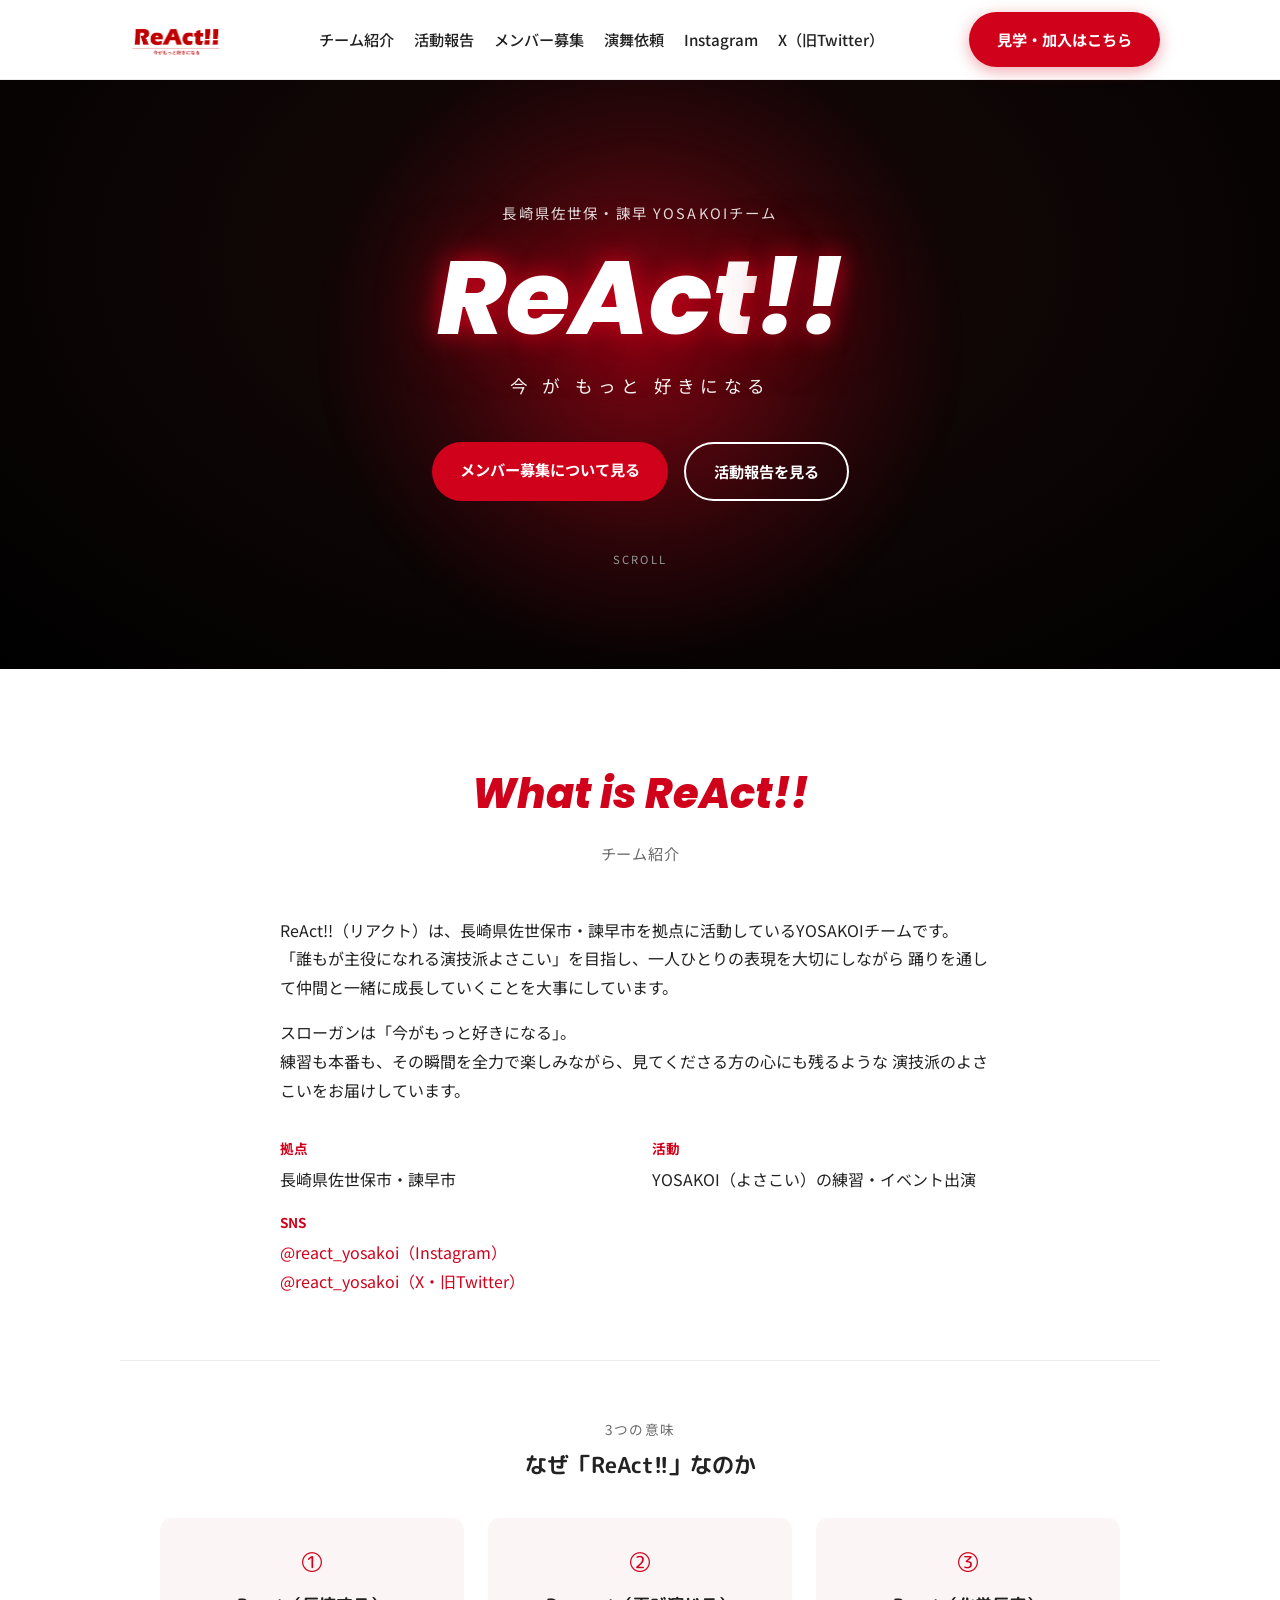
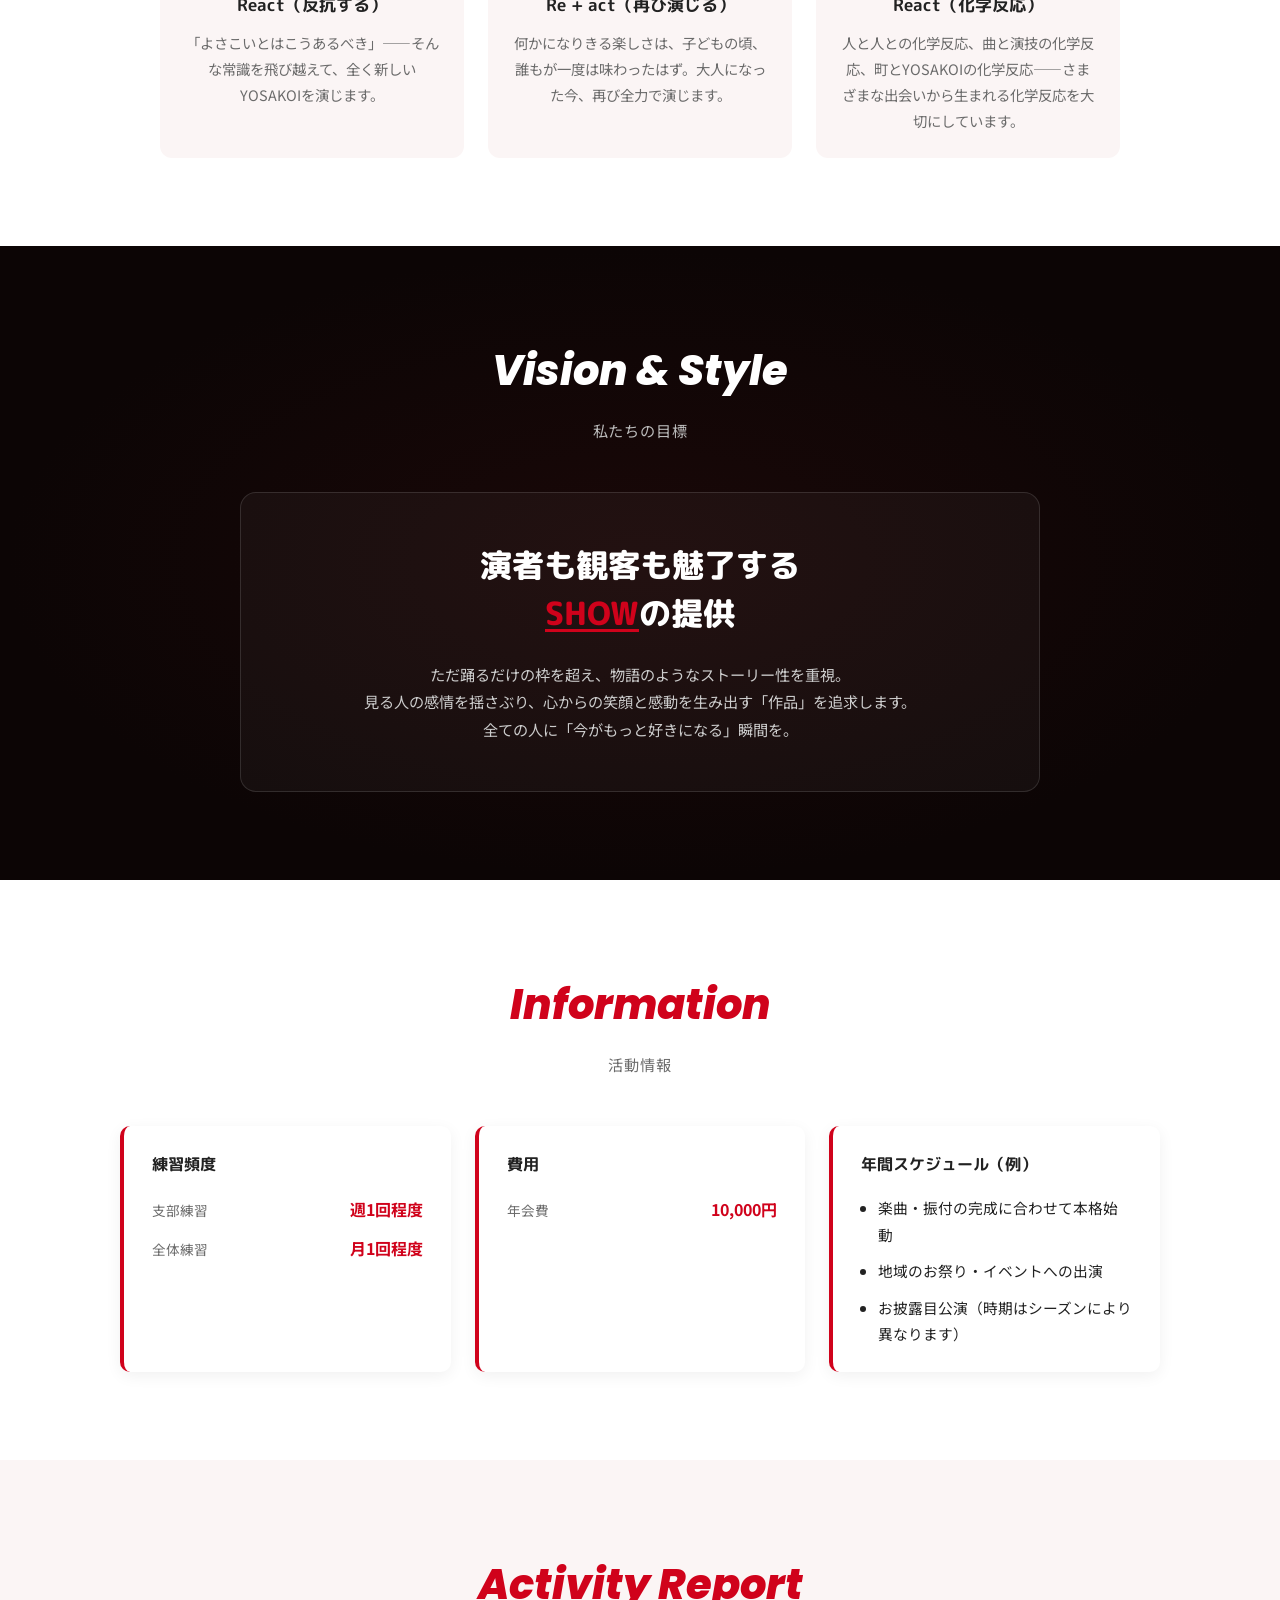
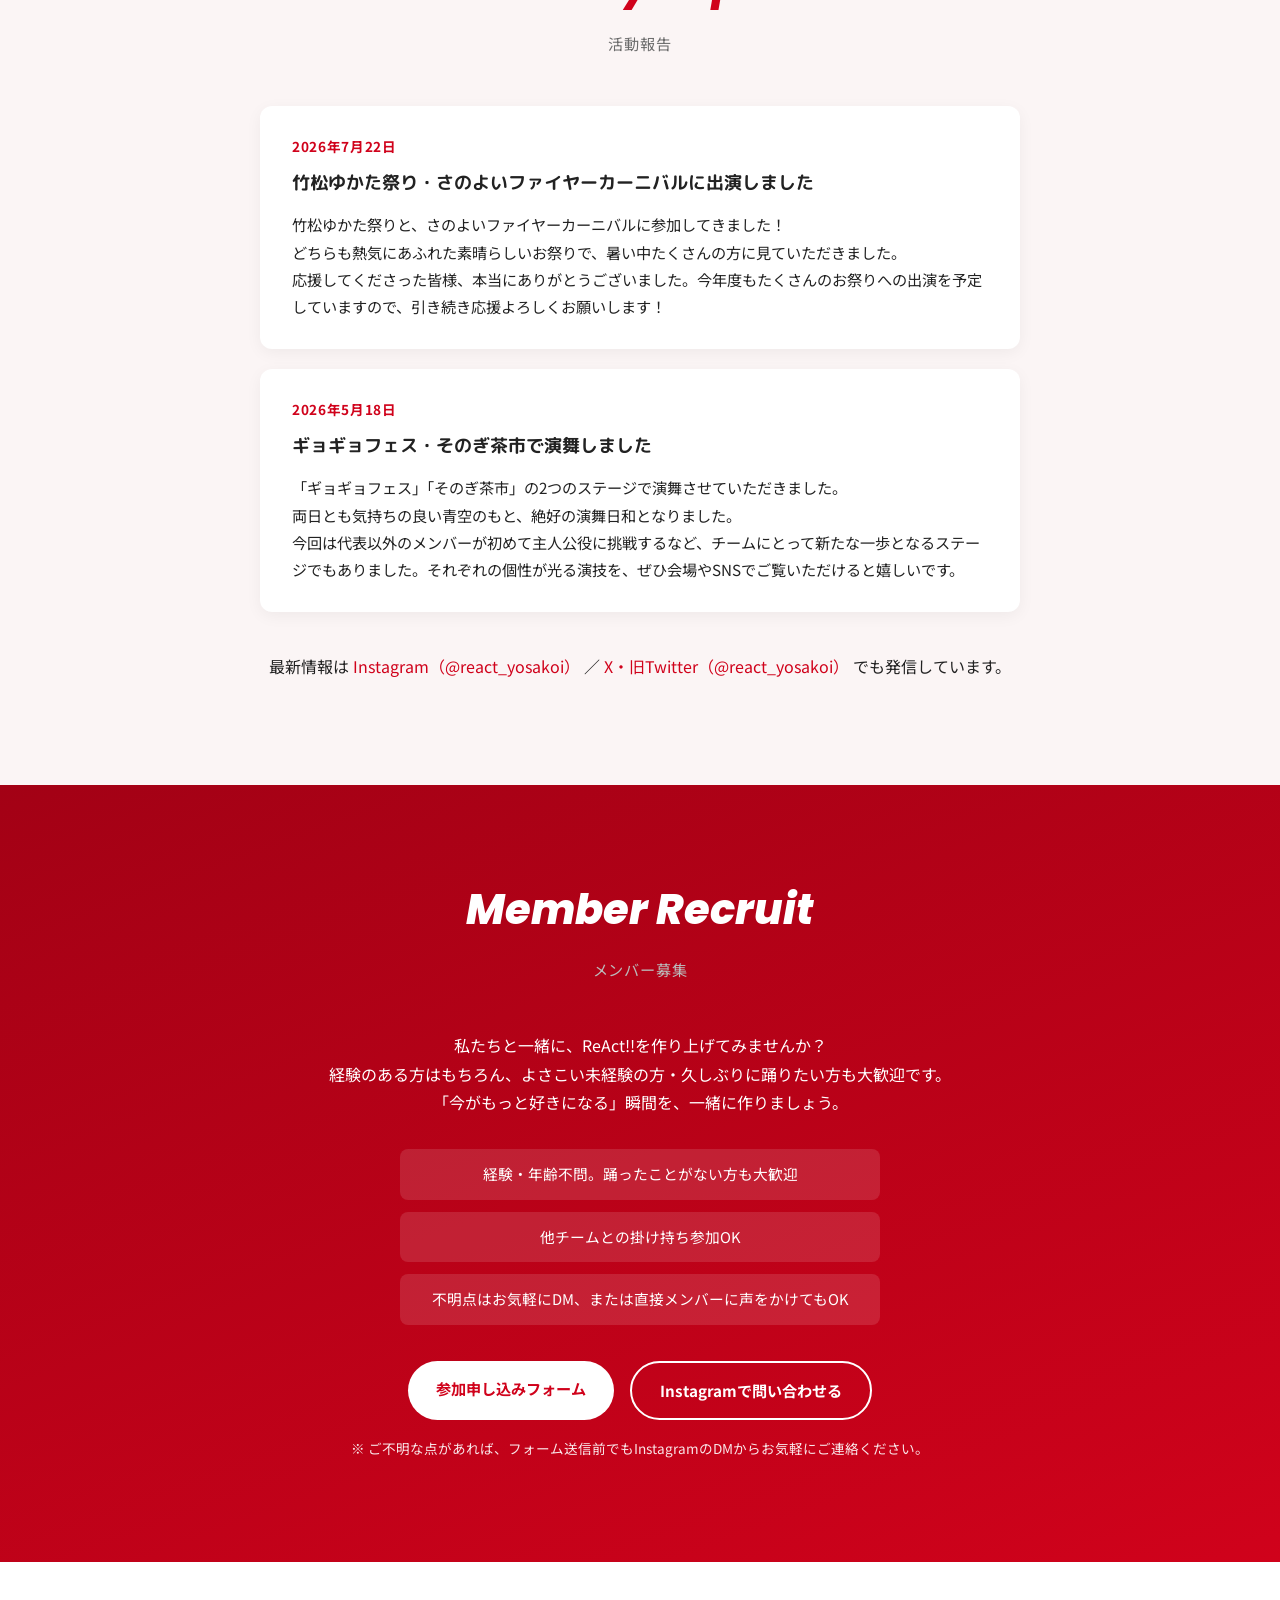
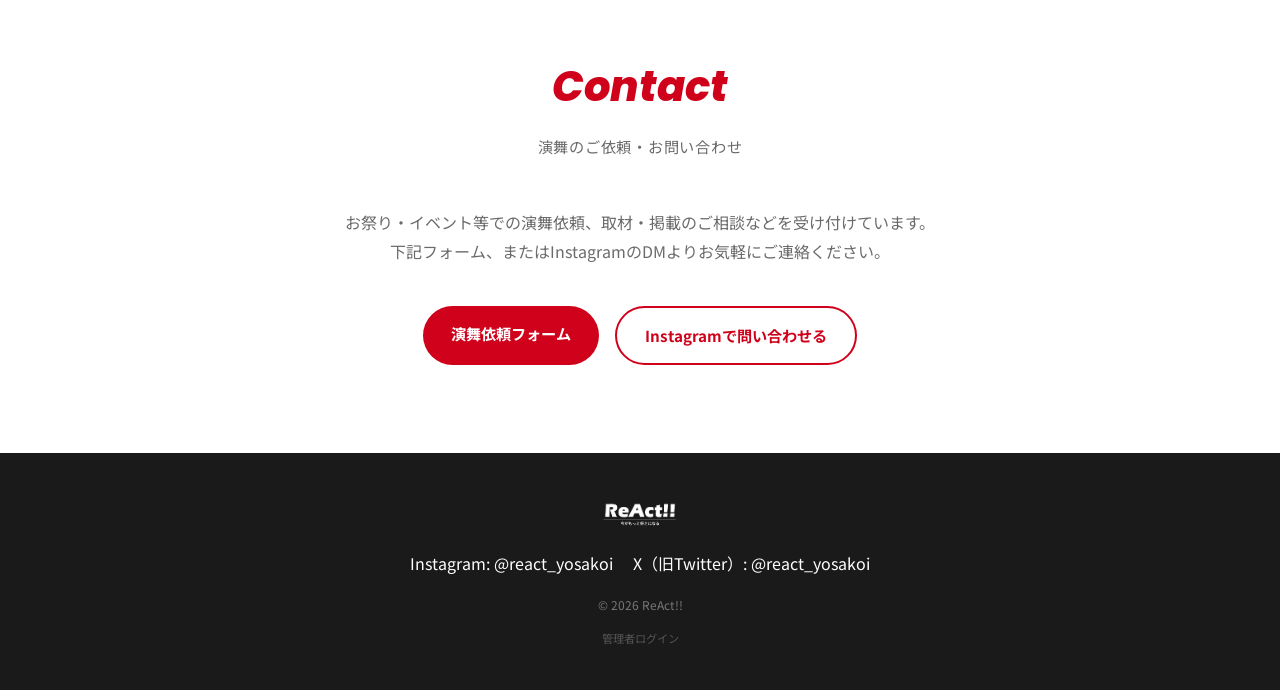
==== commit b9999716: "拠点の表記を「佐世保」のみから「佐世保・諫早」に修正 ReAct!!様からの修正依頼。タイトル・meta description・ヒーローの アイコン文・チーム紹介本文・拠点欄の5箇所を直した。  C" ====
--- a/index.html
+++ b/index.html
@@ -3,8 +3,8 @@
 <head>
 <meta charset="UTF-8">
 <meta name="viewport" content="width=device-width, initial-scale=1.0">
-<title>ReAct!! ｜ 長崎・佐世保のよさこいチーム</title>
-<meta name="description" content="長崎県佐世保発のYOSAKOIチーム「ReAct!!」の公式サイト。活動報告・メンバー募集・演舞依頼の窓口です。">
+<title>ReAct!! ｜ 長崎・佐世保／諫早のよさこいチーム</title>
+<meta name="description" content="長崎県佐世保・諫早を拠点に活動するYOSAKOIチーム「ReAct!!」の公式サイト。活動報告・メンバー募集・演舞依頼の窓口です。">
 
 <!-- 見出し用フォント（読み込むだけなので編集不要） -->
 <link rel="preconnect" href="https://fonts.googleapis.com">
@@ -37,7 +37,7 @@
 <section id="top" class="hero hero-dark">
   <div class="hero-glow" aria-hidden="true"></div>
   <div class="container hero-inner">
-    <p class="hero-eyebrow">長崎県佐世保発 YOSAKOIチーム</p>
+    <p class="hero-eyebrow">長崎県佐世保・諫早 YOSAKOIチーム</p>
     <h1 class="hero-logo-text">ReAct<span class="hero-logo-bang">!!</span></h1>
     <p class="hero-tagline">今 が もっと 好きになる</p>
     <div class="hero-buttons">
@@ -58,7 +58,7 @@
 
     <div class="about-content">
       <p>
-        ReAct!!（リアクト）は、長崎県佐世保市を拠点に活動しているYOSAKOIチームです。<br>
+        ReAct!!（リアクト）は、長崎県佐世保市・諫早市を拠点に活動しているYOSAKOIチームです。<br>
         「誰もが主役になれる演技派よさこい」を目指し、一人ひとりの表現を大切にしながら
         踊りを通して仲間と一緒に成長していくことを大事にしています。
       </p>
@@ -70,7 +70,7 @@
       <dl class="about-facts">
         <div class="about-fact">
           <dt>拠点</dt>
-          <dd>長崎県佐世保市</dd>
+          <dd>長崎県佐世保市・諫早市</dd>
         </div>
         <div class="about-fact">
           <dt>活動</dt>
